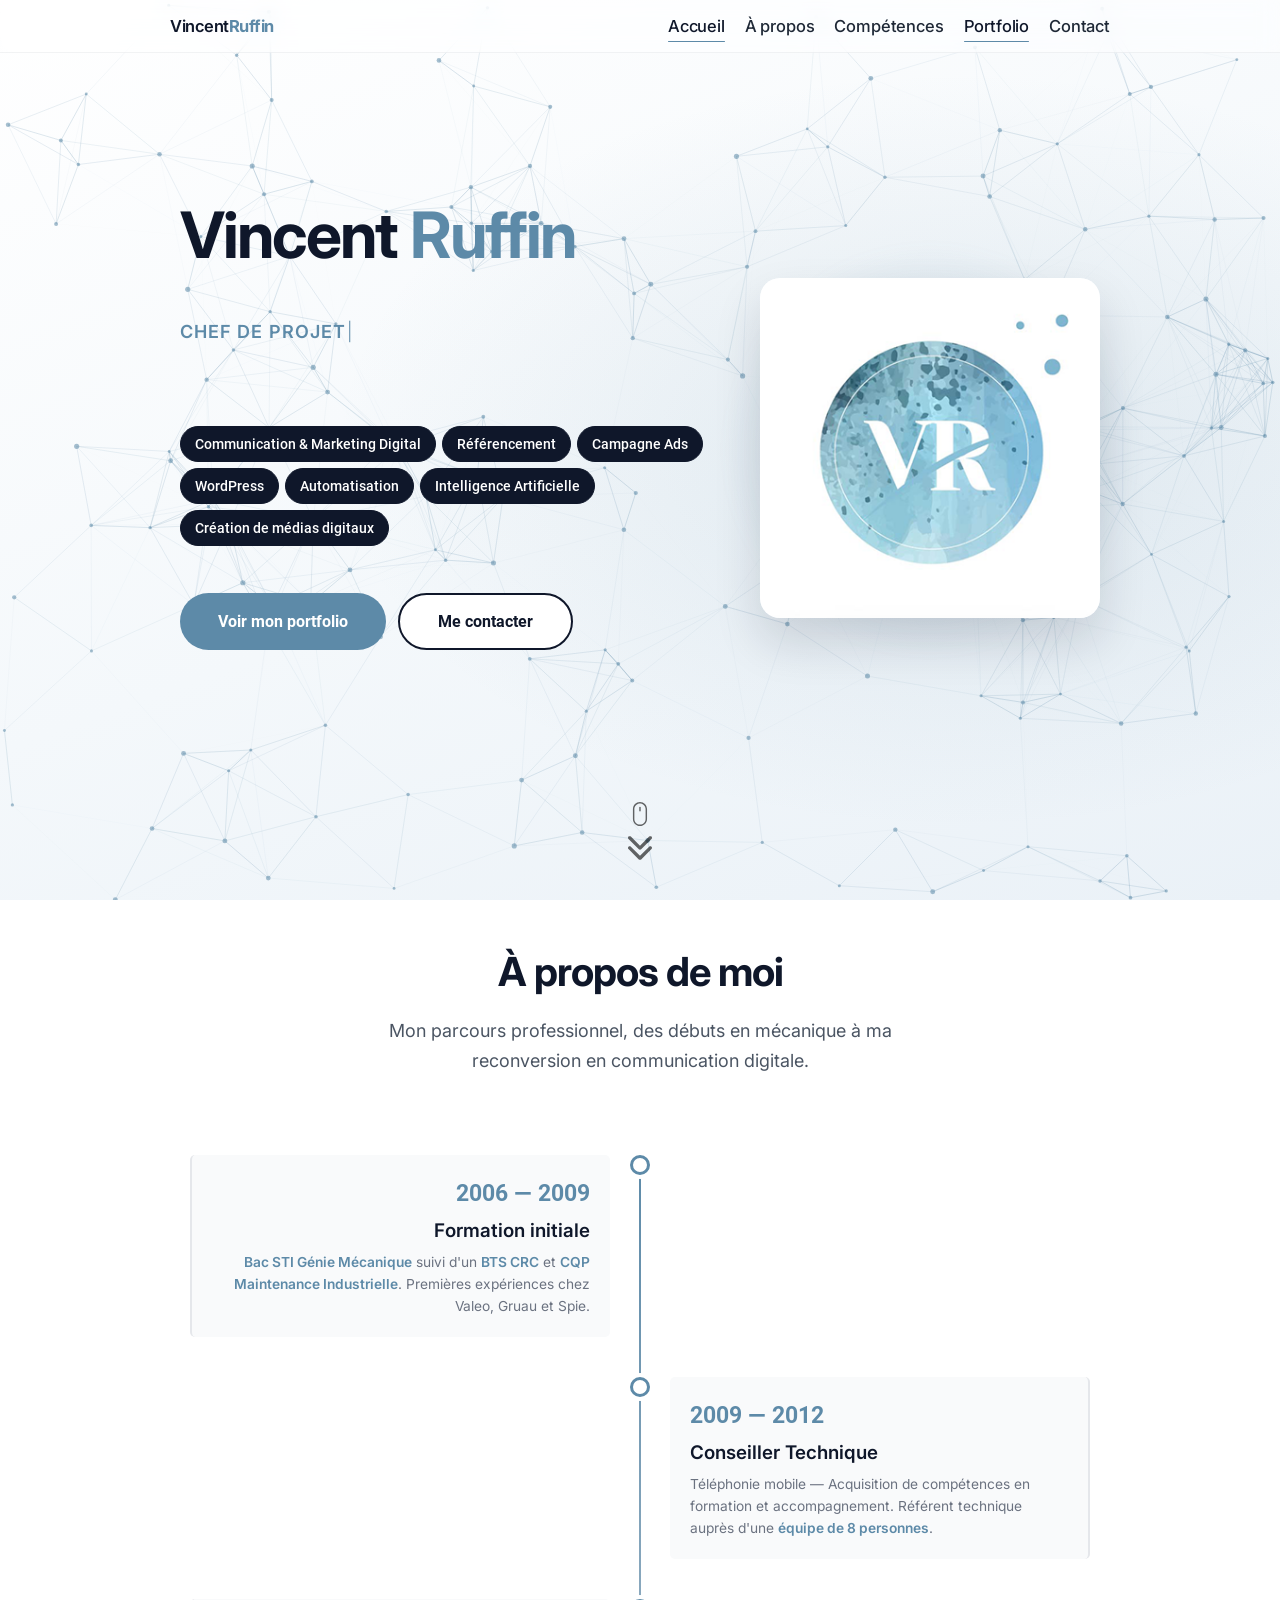
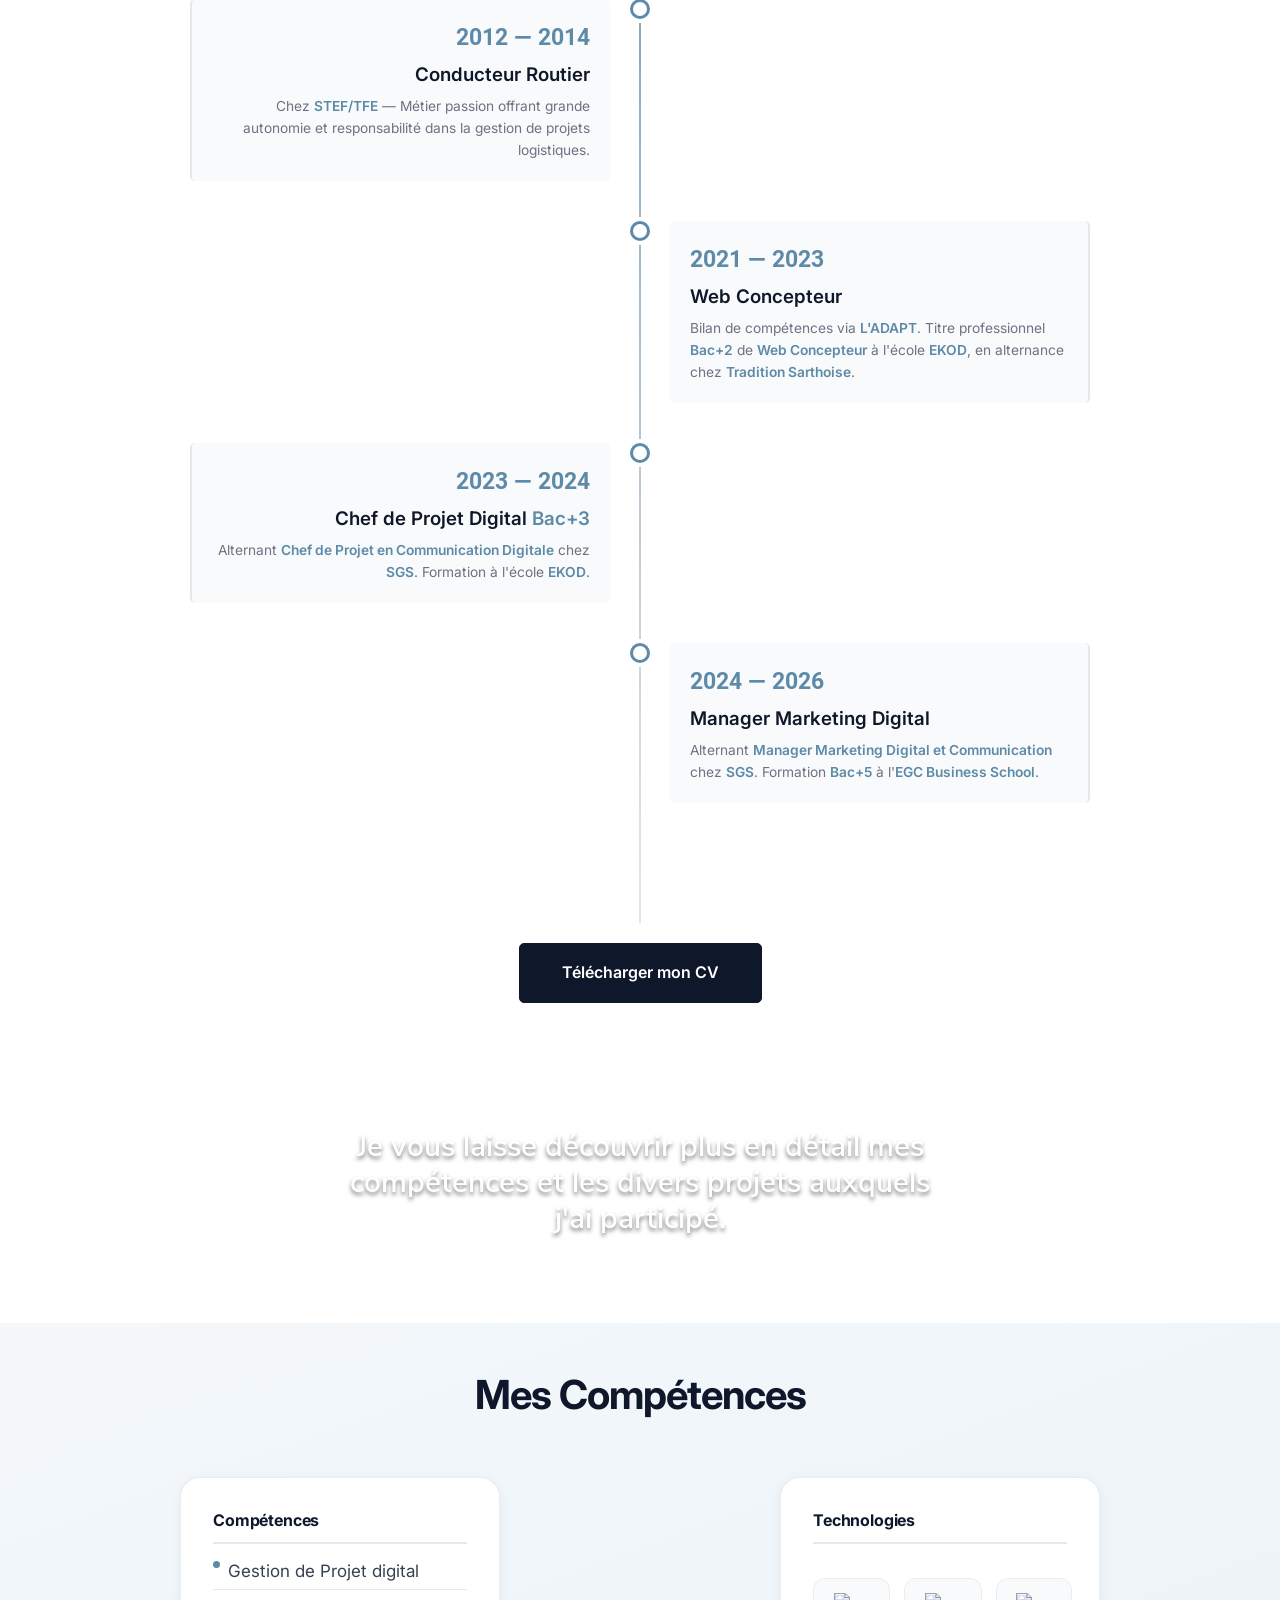
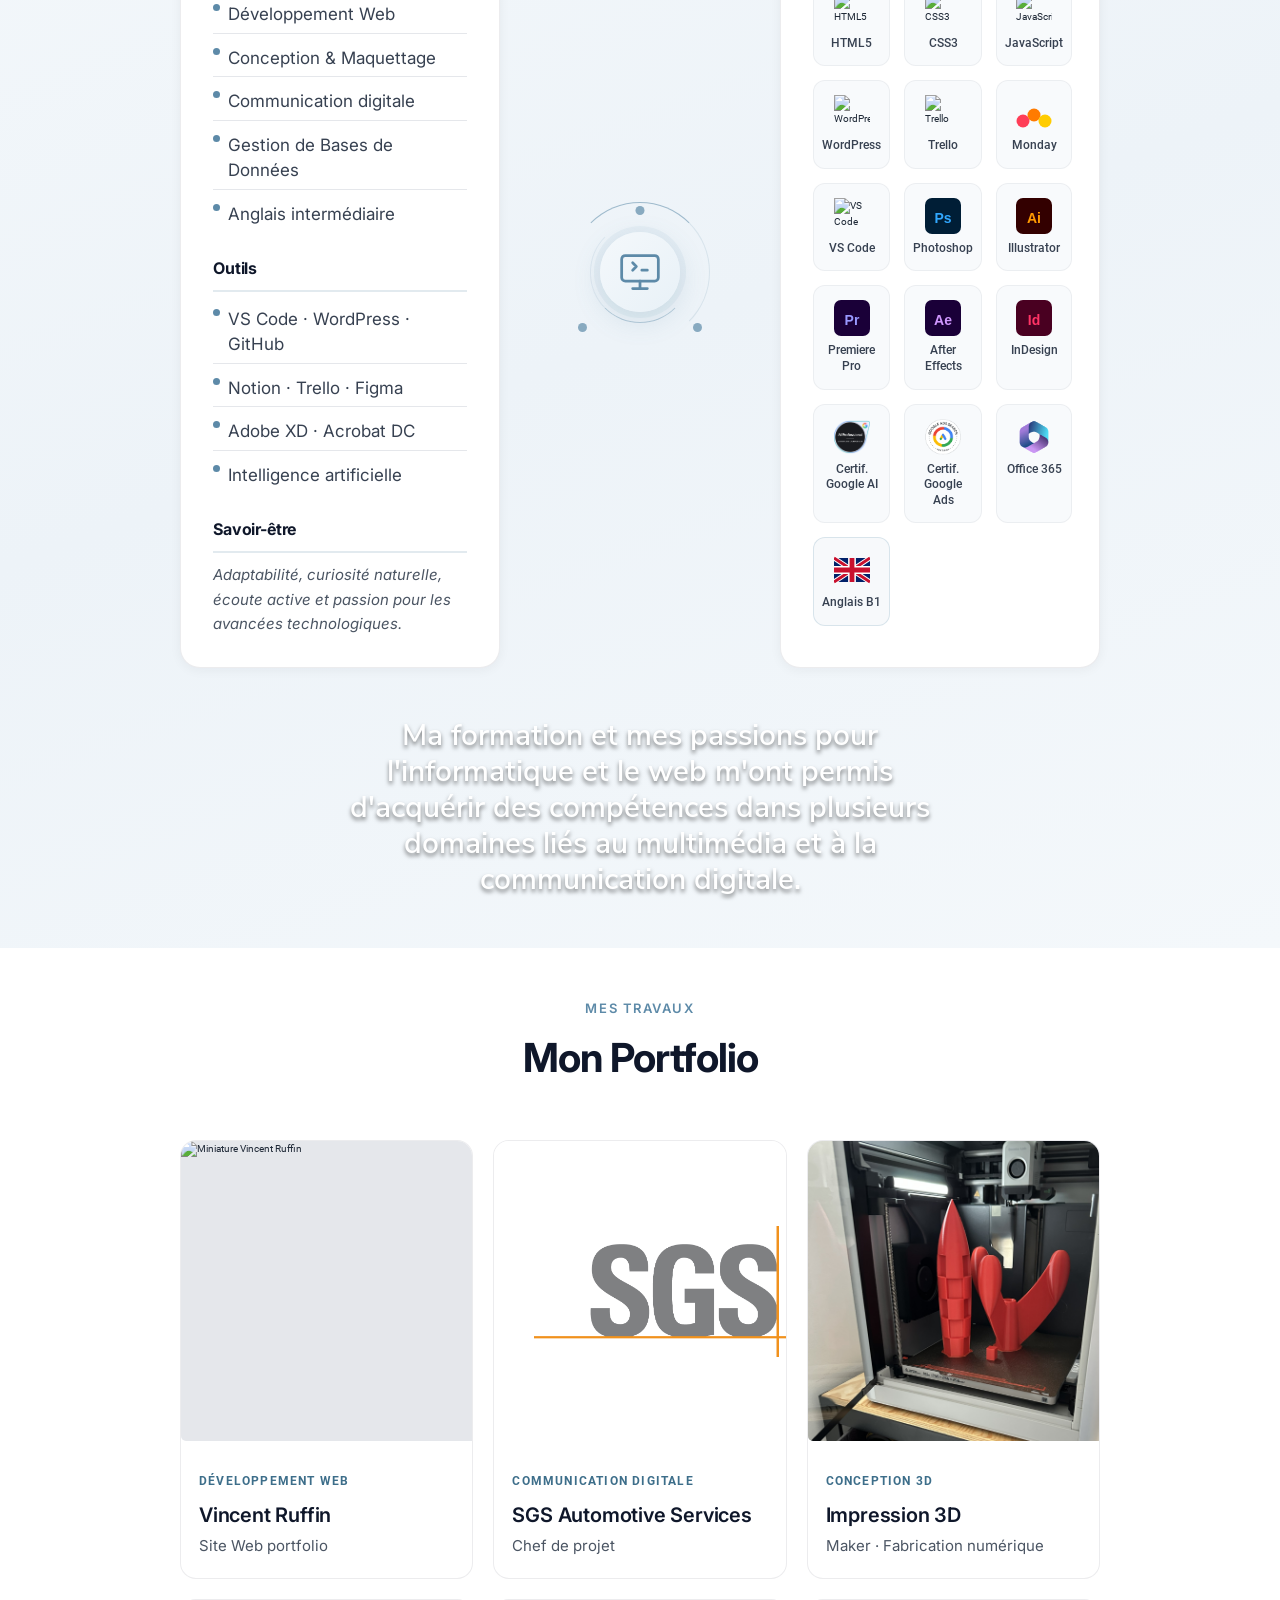
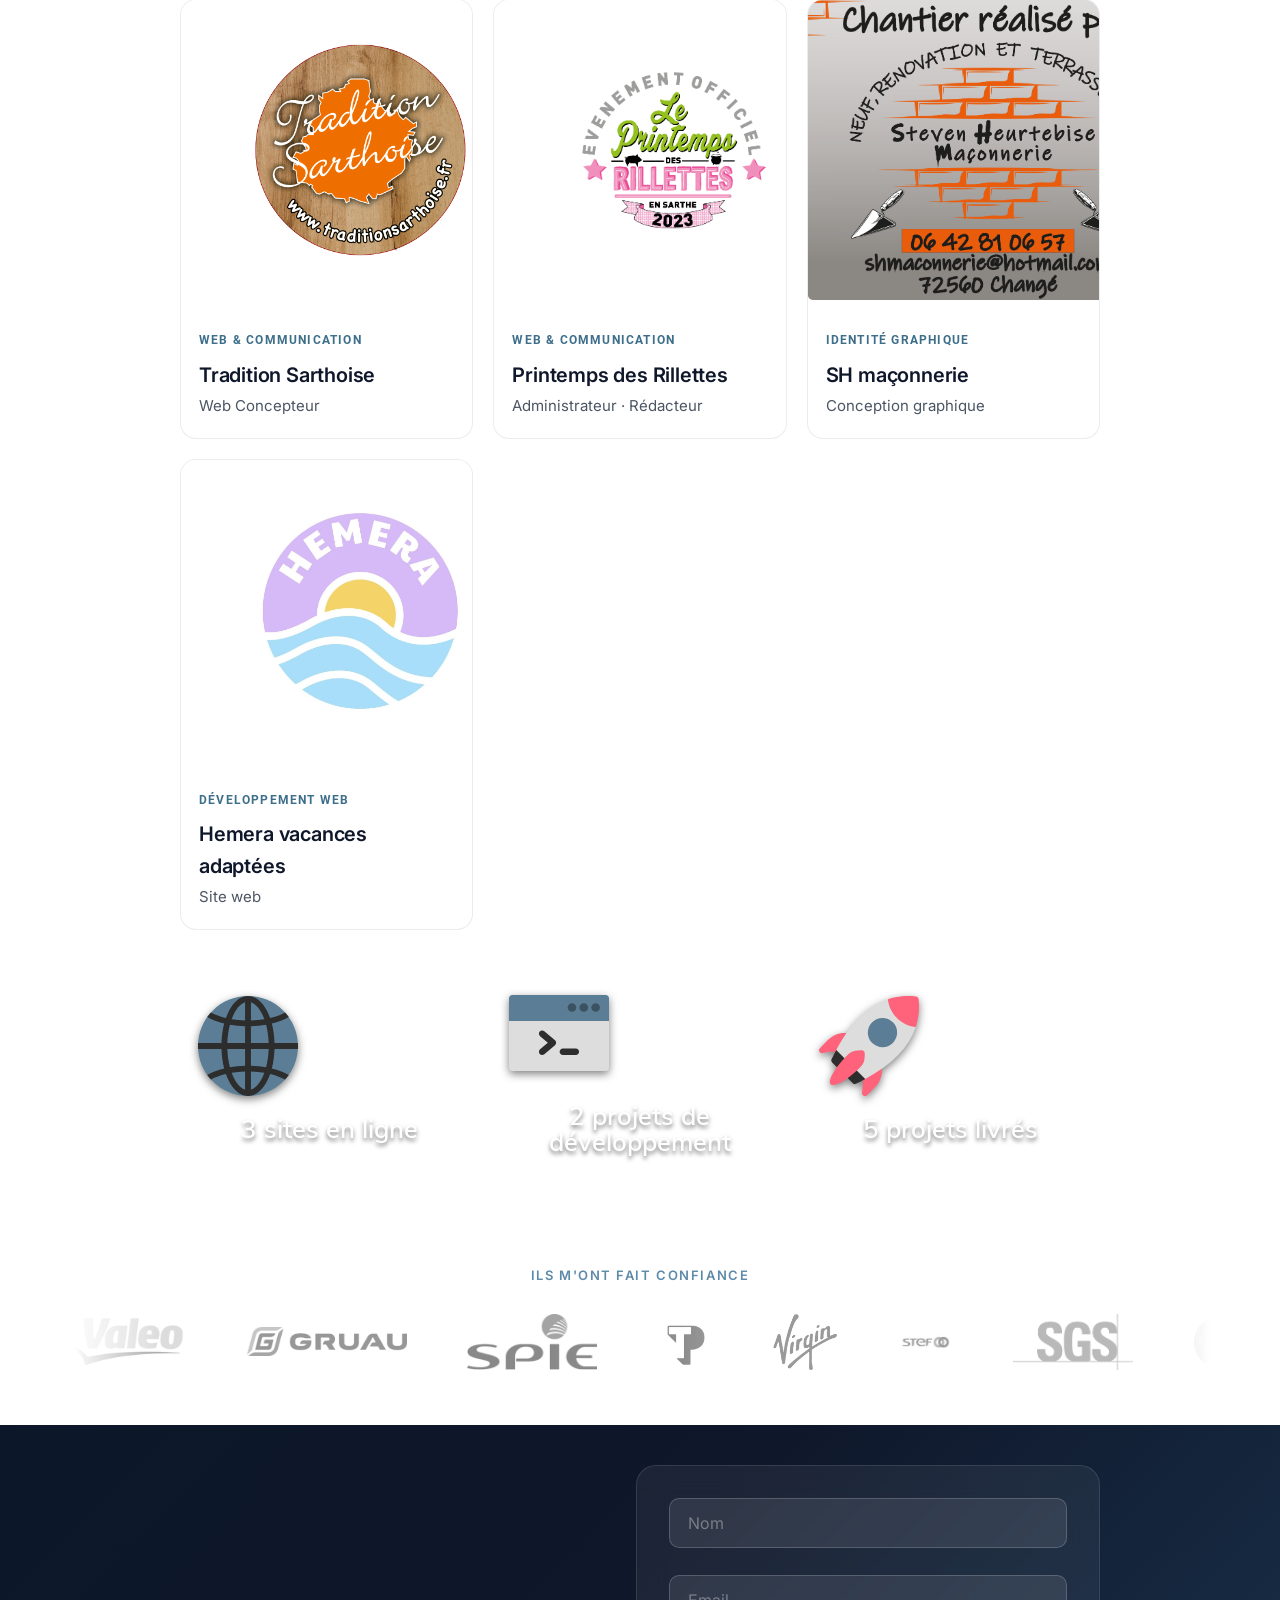
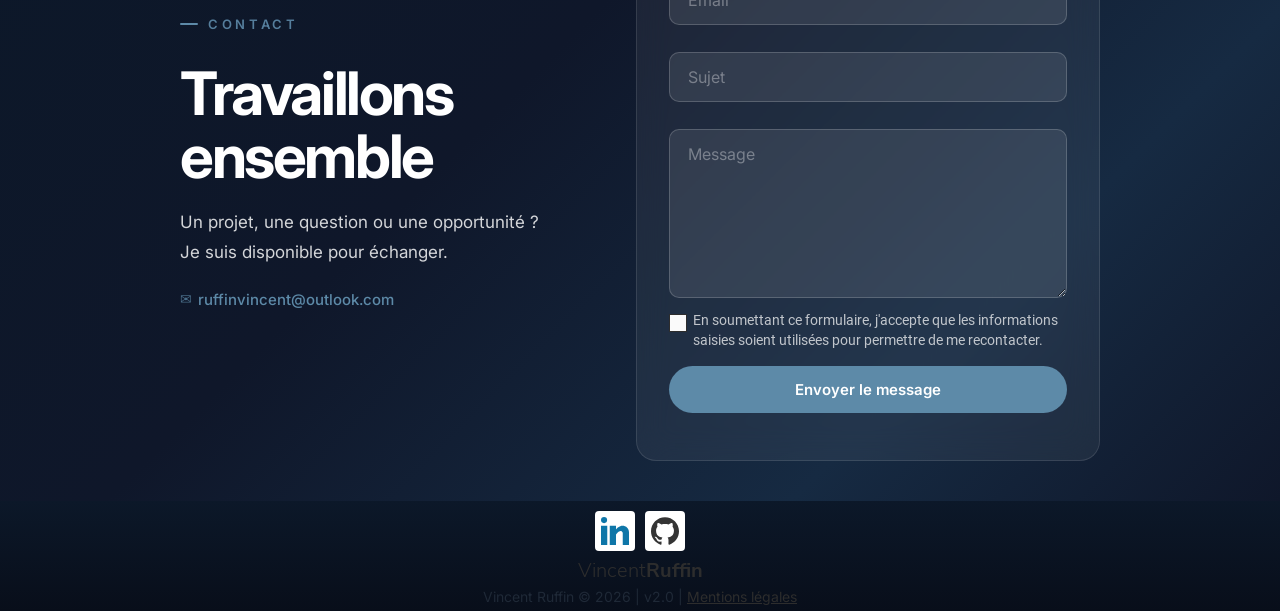
==== index.html @ f29fd6a3 "Portfolio : puces des tâches agrandies + correction Valeo/Teleperformance Agrandit la taille des puc" ====
<!DOCTYPE html>
<html lang="fr">
<head>
    <meta charset="UTF-8">
    <meta http-equiv="X-UA-Compatible" content="IE=edge">
    <meta name="viewport" content="width=device-width, initial-scale=1.0">
    <title>Vincent Ruffin | Chef de projet Communication Digitale</title>
    <meta name="author" content="Vincent Ruffin"/>
    <meta name="description" content="Portfolio de Vincent Ruffin, chef de projet en communication digitale — médias digitaux, marketing, Figma, WordPress."/>
    <meta name="keywords" content="Vincent Ruffin, chef de projet, communication digitale, portfolio, marketing digital, Figma, WordPress"/>
    <meta property="og:title" content="Vincent Ruffin | Portfolio"/>
    <meta property="og:description" content="Chef de projet en communication digitale — création de médias digitaux, marketing et développement web."/>
    <meta property="og:type" content="website"/>
    <meta property="og:url" content="https://vincent-ruffin.github.io"/>
    <meta property="og:image" content="https://vincent-ruffin.github.io/img/og-photo.jpg"/>
    <link rel="icon" type="image/png" href="favicon.png"/>
    <!-- Inter — police haute qualité (remplace Font Awesome 4.7) -->
    <link rel="preconnect" href="https://fonts.googleapis.com"/>
    <link rel="preconnect" href="https://fonts.gstatic.com" crossorigin/>
    <link href="https://fonts.googleapis.com/css2?family=Inter:wght@400;500;600;700&display=swap" rel="stylesheet"/>
    <link rel="stylesheet" href="style.css"/>
</head>
<body>
    <div class="load">
        <div>Vincent<span class="bold">Ruffin</span></div>
        <noscript>Ce site a besoin de JavaScript pour fonctionner</noscript>
        <img src="icons/loading.svg" alt="Chargement"/>
    </div>
    <div class="status">Le formulaire a bien été envoyé</div>
    <nav>
        <div>
            <div id="title">
                Vincent<span class="bold">Ruffin</span>
            </div>
            <div class="menu">
                <a href="javascript:void(0)" title="Afficher le menu" class="hamburger" onclick="toggleMenu()">
                    <svg width="22" height="15" viewBox="0 0 22 15" fill="none" aria-hidden="true">
                        <rect y="0" width="22" height="2" rx="1" fill="currentColor"/>
                        <rect y="6.5" width="22" height="2" rx="1" fill="currentColor"/>
                        <rect y="13" width="22" height="2" rx="1" fill="currentColor"/>
                    </svg>
                </a>
                <a href="javascript:void(0)" title="Fermer le menu" class="hamburger" onclick="toggleMenu()">
                    <svg width="18" height="18" viewBox="0 0 18 18" fill="none" aria-hidden="true">
                        <path d="M1 1L17 17M17 1L1 17" stroke="currentColor" stroke-width="2" stroke-linecap="round"/>
                    </svg>
                </a>
                <a href="#home" title="Accueil" id="homeB">Accueil</a>
                <a href="#about" title="À propos" id="aboutB">À propos</a>
                <a href="#skills" title="Compétences" id="skillsB">Compétences</a>
                <a href="#portfolio" title="Portfolio" id="portfolioB">Portfolio</a>
                <a href="#contact" title="Contact" id="contactB">Contact</a>
            </div>
        </div>
    </nav>
    <header id="home" class="run-animation">
        <canvas id="home-canvas" aria-hidden="true"></canvas>
        <div class="home-deco" aria-hidden="true">
            <!-- Géométrie minimaliste -->
            <svg class="deco-geo" viewBox="0 0 1440 700" fill="none" xmlns="http://www.w3.org/2000/svg" preserveAspectRatio="xMidYMid slice">
                <!-- Grand losange haut-droit -->
                <path d="M 1280 -130 L 1560 150 L 1280 430 L 1000 150 Z"
                      stroke="rgba(93,138,168,0.28)" stroke-width="1.5" fill="none"/>
                <!-- Losange intérieur -->
                <path d="M 1280 0 L 1470 190 L 1280 380 L 1090 190 Z"
                      stroke="rgba(93,138,168,0.13)" stroke-width="1" fill="none"/>
                <!-- Lignes horizontales gauche -->
                <line x1="0" y1="215" x2="520" y2="215" stroke="rgba(93,138,168,0.22)" stroke-width="1"/>
                <line x1="0" y1="410" x2="400" y2="410" stroke="rgba(93,138,168,0.14)" stroke-width="1"/>
                <!-- Ligne verticale fine -->
                <line x1="115" y1="0" x2="115" y2="700" stroke="rgba(93,138,168,0.12)" stroke-width="1"/>
                <!-- Crochet coin haut-droit -->
                <path d="M 1388 0 L 1440 0 L 1440 52" stroke="rgba(93,138,168,0.50)" stroke-width="2" fill="none"/>
                <!-- Crochet coin bas-gauche -->
                <path d="M 0 648 L 0 700 L 52 700" stroke="rgba(93,138,168,0.50)" stroke-width="2" fill="none"/>
                <!-- Points aux intersections -->
                <circle cx="0"   cy="215" r="3"   fill="rgba(93,138,168,0.45)"/>
                <circle cx="115" cy="215" r="2.2" fill="rgba(93,138,168,0.30)"/>
                <circle cx="0"   cy="410" r="3"   fill="rgba(93,138,168,0.45)"/>
                <circle cx="115" cy="410" r="2.2" fill="rgba(93,138,168,0.25)"/>
                <!-- Petit carré flottant bas -->
                <rect x="55" y="562" width="36" height="36" rx="4"
                      stroke="rgba(93,138,168,0.25)" stroke-width="1.2" fill="none"
                      transform="rotate(18 73 580)"/>
            </svg>
            <!-- Blobs de couleur -->
            <div class="deco-circle deco-1"></div>
            <div class="deco-circle deco-2"></div>
        </div>
        <div>
            <div class="homePres">

                <!-- Colonne gauche : texte -->
                <div class="hero-text">
                    <p class="name"><span class="hero-word">Vincent</span> <span class="hero-word hero-word-2"><span class="bold">Ruffin</span></span></p>
                    <p class="student"><span class="student-typed"></span><span class="student-cursor">|</span></p>
                    <div class="home-tags">
                        <span>Communication &amp; Marketing Digital</span>
                        <span>Référencement</span>
                        <span>Campagne Ads</span>
                        <span>WordPress</span>
                        <span>Automatisation</span>
                        <span>Intelligence Artificielle</span>
                        <span>Création de médias digitaux</span>
                    </div>
                    <div class="home-cta">
                        <a href="#portfolio" class="btn-primary">Voir mon portfolio</a>
                        <a href="#contact" class="btn-secondary">Me contacter</a>
                    </div>
                </div>

                <!-- Colonne droite : photo + blob -->
                <div class="hero-visual">
                    <img src="img/pp-flat.png" alt="Photo de profil Vincent Ruffin"/>
                </div>

            </div>
        </div>
        <a href="#about" title="Descendre" class="scrollDown">
            <img src="icons/clicker.svg" alt="Souris" class="mouse"/>
            <img src="icons/down.svg" alt="Descendre" class="down"/>
        </a>
    </header>
    <section id="about">
        <div>
            <h1>À propos de moi</h1>
            <p class="section-intro">Mon parcours professionnel, des débuts en mécanique à ma reconversion en communication digitale.</p>
            
            <div class="timeline">
                <div class="timeline-item">
                    <div class="timeline-dot"></div>
                    <div class="timeline-content left reveal-left">
                        <div class="timeline-year">2006 — 2009</div>
                        <h3>Formation initiale</h3>
                        <p><span class="accent">Bac STI Génie Mécanique</span> suivi d'un <span class="accent">BTS CRC</span> et <span class="accent">CQP Maintenance Industrielle</span>. Premières expériences chez Valeo, Gruau et Spie.</p>
                    </div>
                </div>

                <div class="timeline-item">
                    <div class="timeline-dot"></div>
                    <div class="timeline-content right reveal-right">
                        <div class="timeline-year">2009 — 2012</div>
                        <h3>Conseiller Technique</h3>
                        <p>Téléphonie mobile — Acquisition de compétences en formation et accompagnement. Référent technique auprès d'une <span class="accent">équipe de 8 personnes</span>.</p>
                    </div>
                </div>

                <div class="timeline-item">
                    <div class="timeline-dot"></div>
                    <div class="timeline-content left reveal-left">
                        <div class="timeline-year">2012 — 2014</div>
                        <h3>Conducteur Routier</h3>
                        <p>Chez <span class="accent">STEF/TFE</span> — Métier passion offrant grande autonomie et responsabilité dans la gestion de projets logistiques.</p>
                    </div>
                </div>

                <div class="timeline-item">
                    <div class="timeline-dot"></div>
                    <div class="timeline-content right reveal-right">
                        <div class="timeline-year">2021 — 2023</div>
                        <h3>Web Concepteur</h3>
                        <p>Bilan de compétences via <span class="accent">L'ADAPT</span>. Titre professionnel <span class="accent">Bac+2</span> de <span class="accent">Web Concepteur</span> à l'école <span class="accent">EKOD</span>, en alternance chez <span class="accent">Tradition Sarthoise</span>.</p>
                    </div>
                </div>

                <div class="timeline-item">
                    <div class="timeline-dot"></div>
                    <div class="timeline-content left reveal-left">
                        <div class="timeline-year">2023 — 2024</div>
                        <h3>Chef de Projet Digital <span class="accent">Bac+3</span></h3>
                        <p>Alternant <span class="accent">Chef de Projet en Communication Digitale</span> chez <span class="accent">SGS</span>. Formation à l'école <span class="accent">EKOD</span>.</p>
                    </div>
                </div>

                <div class="timeline-item">
                    <div class="timeline-dot"></div>
                    <div class="timeline-content right reveal-right">
                        <div class="timeline-year">2024 — 2026</div>
                        <h3>Manager Marketing Digital</h3>
                        <p>Alternant <span class="accent">Manager Marketing Digital et Communication</span> chez <span class="accent">SGS</span>. Formation <span class="accent">Bac+5</span> à l'<span class="accent">EGC Business School</span>.</p>
                    </div>
                </div>
            </div>

            <div class="timeline-cta">
                <a href="docs/CV_Vincent_RUFFIN.pdf" title="Télécharger mon CV" target="_blank" class="button">Télécharger mon CV</a>
            </div>
        </div>
        <div class="about-bg parallax">
            <div>
                <p>Je vous laisse découvrir plus en détail mes compétences et les divers projets auxquels j'ai participé.</p>
            </div>
        </div>
    </section>
    <section id="skills">
        <div>
            <h1>Mes Compétences</h1>

            <div class="skills-layout">

                <!-- Colonne gauche -->
                <div class="skills-card comp">
                    <div class="skills-card-block">
                        <h3 class="skills-card-title">Compétences</h3>
                        <ul class="skills-list">
                            <li>Gestion de Projet digital</li>
                            <li>Développement Web</li>
                            <li>Conception &amp; Maquettage</li>
                            <li>Communication digitale</li>
                            <li>Gestion de Bases de Données</li>
                            <li>Anglais intermédiaire</li>
                        </ul>
                    </div>
                    <div class="skills-card-block">
                        <h3 class="skills-card-title">Outils</h3>
                        <ul class="skills-list">
                            <li>VS Code · WordPress · GitHub</li>
                            <li>Notion · Trello · Figma</li>
                            <li>Adobe XD · Acrobat DC</li>
                            <li>Intelligence artificielle</li>
                        </ul>
                    </div>
                    <div class="skills-card-block">
                        <h3 class="skills-card-title">Savoir-être</h3>
                        <p class="skills-savoir-etre">Adaptabilité, curiosité naturelle, écoute active et passion pour les avancées technologiques.</p>
                    </div>
                </div>

                <!-- Centre : animation orbitale -->
                <div class="skills-center">
                    <div class="orb-wrap">
                        <div class="orb-ring orb-ring-1"></div>
                        <div class="orb-ring orb-ring-2"></div>
                        <div class="orb-core">
                            <svg width="44" height="44" viewBox="0 0 24 24" fill="none" aria-hidden="true">
                                <rect x="2" y="3" width="20" height="14" rx="2" stroke="#5D8AA8" stroke-width="1.5"/>
                                <path d="M8 21h8M12 17v4" stroke="#5D8AA8" stroke-width="1.5" stroke-linecap="round"/>
                                <path d="M8 7l2 2-2 2M13 11h3" stroke="#5D8AA8" stroke-width="1.5" stroke-linecap="round" stroke-linejoin="round"/>
                            </svg>
                        </div>
                        <div class="orb-dot orb-dot-1"></div>
                        <div class="orb-dot orb-dot-2"></div>
                        <div class="orb-dot orb-dot-3"></div>
                    </div>
                </div>

                <!-- Colonne droite : logos technologies -->
                <div class="skills-card tech">
                    <h3 class="skills-card-title">Technologies</h3>
                    <div class="tech-logos">
                        <div class="tech-logo-item">
                            <img src="https://cdn.jsdelivr.net/gh/devicons/devicon@v2.16.0/icons/html5/html5-original.svg" alt="HTML5" loading="lazy"/>
                            <span>HTML5</span>
                        </div>
                        <div class="tech-logo-item">
                            <img src="https://cdn.jsdelivr.net/gh/devicons/devicon@v2.16.0/icons/css3/css3-original.svg" alt="CSS3" loading="lazy"/>
                            <span>CSS3</span>
                        </div>
                        <div class="tech-logo-item">
                            <img src="https://cdn.jsdelivr.net/gh/devicons/devicon@v2.16.0/icons/javascript/javascript-original.svg" alt="JavaScript" loading="lazy"/>
                            <span>JavaScript</span>
                        </div>
                        <div class="tech-logo-item">
                            <img src="https://cdn.jsdelivr.net/gh/devicons/devicon@v2.16.0/icons/wordpress/wordpress-plain.svg" alt="WordPress" loading="lazy"/>
                            <span>WordPress</span>
                        </div>
                        <div class="tech-logo-item">
                            <img src="https://cdn.jsdelivr.net/gh/devicons/devicon@v2.16.0/icons/trello/trello-plain.svg" alt="Trello" loading="lazy"/>
                            <span>Trello</span>
                        </div>
                        <div class="tech-logo-item">
                            <svg xmlns="http://www.w3.org/2000/svg" viewBox="0 0 36 36" width="36" height="36" aria-label="Monday.com">
                                <circle cx="7"  cy="26" r="6.5" fill="#FF3D57"/>
                                <circle cx="18" cy="20" r="6.5" fill="#FF7B00"/>
                                <circle cx="29" cy="26" r="6.5" fill="#FFCC00"/>
                            </svg>
                            <span>Monday</span>
                        </div>
                        <div class="tech-logo-item">
                            <img src="https://cdn.jsdelivr.net/gh/devicons/devicon@v2.16.0/icons/vscode/vscode-original.svg" alt="VS Code" loading="lazy"/>
                            <span>VS Code</span>
                        </div>
                        <div class="tech-logo-item">
                            <svg xmlns="http://www.w3.org/2000/svg" viewBox="0 0 36 36" width="36" height="36" aria-label="Photoshop"><rect width="36" height="36" rx="7" fill="#001E36"/><text x="18" y="25" text-anchor="middle" fill="#31A8FF" font-family="sans-serif" font-weight="900" font-size="14">Ps</text></svg>
                            <span>Photoshop</span>
                        </div>
                        <div class="tech-logo-item">
                            <svg xmlns="http://www.w3.org/2000/svg" viewBox="0 0 36 36" width="36" height="36" aria-label="Illustrator"><rect width="36" height="36" rx="7" fill="#330000"/><text x="18" y="25" text-anchor="middle" fill="#FF9A00" font-family="sans-serif" font-weight="900" font-size="14">Ai</text></svg>
                            <span>Illustrator</span>
                        </div>
                        <div class="tech-logo-item">
                            <svg xmlns="http://www.w3.org/2000/svg" viewBox="0 0 36 36" width="36" height="36" aria-label="Premiere Pro"><rect width="36" height="36" rx="7" fill="#1A0038"/><text x="18" y="25" text-anchor="middle" fill="#9999FF" font-family="sans-serif" font-weight="900" font-size="14">Pr</text></svg>
                            <span>Premiere Pro</span>
                        </div>
                        <div class="tech-logo-item">
                            <svg xmlns="http://www.w3.org/2000/svg" viewBox="0 0 36 36" width="36" height="36" aria-label="After Effects"><rect width="36" height="36" rx="7" fill="#1A0038"/><text x="18" y="25" text-anchor="middle" fill="#CF96FD" font-family="sans-serif" font-weight="900" font-size="14">Ae</text></svg>
                            <span>After Effects</span>
                        </div>
                        <div class="tech-logo-item">
                            <svg xmlns="http://www.w3.org/2000/svg" viewBox="0 0 36 36" width="36" height="36" aria-label="InDesign"><rect width="36" height="36" rx="7" fill="#490021"/><text x="18" y="25" text-anchor="middle" fill="#FF3366" font-family="sans-serif" font-weight="900" font-size="14">Id</text></svg>
                            <span>InDesign</span>
                        </div>
                        <div class="tech-logo-item">
                            <img src="img/googleAI.png" alt="Google AI"/>
                            <span>Certif. Google AI</span>
                        </div>
                        <div class="tech-logo-item">
                            <img src="img/google ads.png" alt="Google Ads"/>
                            <span>Certif. Google Ads</span>
                        </div>
                        <div class="tech-logo-item">
                            <img src="img/office365.webp" alt="Office 365"/>
                            <span>Office 365</span>
                        </div>
                        <div class="tech-logo-item lang-badge">
                            <svg width="36" height="36" viewBox="0 0 60 40" xmlns="http://www.w3.org/2000/svg" aria-label="Drapeau Royaume-Uni">
                                <rect width="60" height="40" fill="#012169"/>
                                <path d="M0,0 L60,40 M60,0 L0,40" stroke="#fff" stroke-width="8"/>
                                <path d="M0,0 L60,40 M60,0 L0,40" stroke="#C8102E" stroke-width="5"/>
                                <path d="M30,0 V40 M0,20 H60" stroke="#fff" stroke-width="13"/>
                                <path d="M30,0 V40 M0,20 H60" stroke="#C8102E" stroke-width="8"/>
                            </svg>
                            <span>Anglais B1</span>
                        </div>
                    </div>
                </div>

            </div>
        </div>
        <div class="skills-bg parallax">
            <div>
                <p>Ma formation et mes passions pour l'informatique et le web m'ont permis d'acquérir des compétences dans plusieurs domaines liés au multimédia et à la communication digitale.</p>
            </div>
        </div>
    </section>
    <section id="portfolio">
        <div>
            <span class="section-label">Mes travaux</span>
            <h1>Mon Portfolio</h1>
            <div class="port">
                    <a href="#Vr" title="Vincent Ruffin" class="project">
                        <div class="portImg">
                            <img src="portfolio/Vr/site.png" alt="Miniature Vincent Ruffin"/>
                            <div class="project-overlay">
                                <span class="project-arrow">↗</span>
                            </div>
                        </div>
                        <div class="project-info">
                            <span class="project-cat">Développement Web</span>
                            <h2>Vincent Ruffin</h2>
                            <p>Site Web portfolio</p>
                        </div>
                    </a>
                    <a href="#SGS" title="SGS Automotive" class="project">
                        <div class="portImg portImg-contain">
                            <img src="portfolio/SGS/SGS_LOGO.png" alt="Miniature SGS"/>
                            <div class="project-overlay">
                                <span class="project-arrow">↗</span>
                            </div>
                        </div>
                        <div class="project-info">
                            <span class="project-cat">Communication Digitale</span>
                            <h2>SGS Automotive Services</h2>
                            <p>Chef de projet</p>
                        </div>
                    </a>
                    <a href="#Maker" title="Impression 3D" class="project">
                        <div class="portImg">
                            <img src="img/bambulab.jpg" alt="Miniature impression 3D"/>
                            <div class="project-overlay">
                                <span class="project-arrow">↗</span>
                            </div>
                        </div>
                        <div class="project-info">
                            <span class="project-cat">Conception 3D</span>
                            <h2>Impression 3D</h2>
                            <p>Maker · Fabrication numérique</p>
                        </div>
                    </a>
                    <a href="#TraditionSarthoise" title="Tradition Sarthoise" class="project">
                        <div class="portImg portImg-contain">
                            <img src="portfolio/TraditionSarthoise/logo_tradition_sarthoise.png" alt="Logo Tradition Sarthoise"/>
                            <div class="project-overlay">
                                <span class="project-arrow">↗</span>
                            </div>
                        </div>
                        <div class="project-info">
                            <span class="project-cat">Web &amp; Communication</span>
                            <h2>Tradition Sarthoise</h2>
                            <p>Web Concepteur</p>
                        </div>
                    </a>
                    <a href="#PrintempsdesRillettes" title="Printemps des Rillettes" class="project">
                        <div class="portImg portImg-contain">
                            <img src="portfolio/PrintempsdesRillettes/Logo_PrintempsdesRillettes.png" alt="Logo Printemps des Rillettes"/>
                            <div class="project-overlay">
                                <span class="project-arrow">↗</span>
                            </div>
                        </div>
                        <div class="project-info">
                            <span class="project-cat">Web &amp; Communication</span>
                            <h2>Printemps des Rillettes</h2>
                            <p>Administrateur · Rédacteur</p>
                        </div>
                    </a>
                    <a href="#SHmaconnerie" title="SH maçonnerie" class="project">
                        <div class="portImg">
                            <img src="portfolio/SHmaconnerie/Logo.png" alt="Miniature SH maçonnerie"/>
                            <div class="project-overlay">
                                <span class="project-arrow">↗</span>
                            </div>
                        </div>
                        <div class="project-info">
                            <span class="project-cat">Identité Graphique</span>
                            <h2>SH maçonnerie</h2>
                            <p>Conception graphique</p>
                        </div>
                    </a>
                    <a href="#Hemera" title="Hemera vacances adaptées" class="project">
                        <div class="portImg portImg-contain">
                            <img src="img/hemera.jpg" alt="Miniature Hemera vacances adaptées"/>
                            <div class="project-overlay">
                                <span class="project-arrow">↗</span>
                            </div>
                        </div>
                        <div class="project-info">
                            <span class="project-cat">Développement Web</span>
                            <h2>Hemera vacances adaptées</h2>
                            <p>Site web</p>
                        </div>
                    </a>
            </div>
        </div>
        <div class="port-bg parallax">
            <div>
                <div>
                    <img src="img/web.svg" alt="Sites Web"/>
                    <p><span class="number">3</span> sites en ligne</p>
                </div>
                <div>
                    <img src="img/programming.svg" alt="Projets de programmation"/>
                    <p><span class="number">2</span> projets de développement</p>
                </div>
                <div>
                    <img src="img/project.svg" alt="Projets"/>
                    <p><span class="number">5</span> projets livrés</p>
                </div>
            </div>
        </div>
    </section>
    <section id="trust">
        <div>
            <span class="section-label trust-label">Ils m'ont fait confiance</span>
            <div class="trust-track-wrap">
                <div class="trust-track">
                    <!-- Liste 1 : logos "réels" (lus par les lecteurs d'écran).
                         Pour ajouter un logo, ajoute un bloc .trust-logo ici, PUIS
                         un bloc identique (aria-hidden="true") dans la copie
                         ci-dessous — elle ne sert qu'à boucler visuellement le
                         défilement sans coupure, quelle que soit la largeur d'écran. -->
                    <div class="trust-logo">
                        <img src="img/logo_valeo.png" alt="Valeo"/>
                    </div>
                    <div class="trust-logo">
                        <img src="img/logo_gruau.png" alt="Gruau"/>
                    </div>
                    <div class="trust-logo">
                        <img src="img/logo_spie.png" alt="Spie"/>
                    </div>
                    <div class="trust-logo">
                        <img src="img/logo_téléperformance.png" alt="Teleperformance"/>
                    </div>
                    <div class="trust-logo">
                        <img src="img/logo_virgin.png" alt="Virgin"/>
                    </div>
                    <div class="trust-logo">
                        <img src="img/logo_stef.png" alt="STEF"/>
                    </div>
                    <div class="trust-logo">
                        <img src="portfolio/SGS/SGS_LOGO.png" alt="SGS Automotive Services"/>
                    </div>
                    <div class="trust-logo">
                        <img src="img/logo_tradition_sarthoise.png" alt="Tradition Sarthoise"/>
                    </div>
                    <div class="trust-logo">
                        <img src="img/Logo_PrintempsdesRillettes_.png" alt="Le Printemps des Rillettes"/>
                    </div>
                    <!-- Copie (masquée aux lecteurs d'écran) pour la boucle infinie -->
                    <div class="trust-logo" aria-hidden="true">
                        <img src="img/logo_valeo.png" alt="" loading="lazy"/>
                    </div>
                    <div class="trust-logo" aria-hidden="true">
                        <img src="img/logo_gruau.png" alt="" loading="lazy"/>
                    </div>
                    <div class="trust-logo" aria-hidden="true">
                        <img src="img/logo_spie.png" alt="" loading="lazy"/>
                    </div>
                    <div class="trust-logo" aria-hidden="true">
                        <img src="img/logo_téléperformance.png" alt="" loading="lazy"/>
                    </div>
                    <div class="trust-logo" aria-hidden="true">
                        <img src="img/logo_virgin.png" alt="" loading="lazy"/>
                    </div>
                    <div class="trust-logo" aria-hidden="true">
                        <img src="img/logo_stef.png" alt="" loading="lazy"/>
                    </div>
                    <div class="trust-logo" aria-hidden="true">
                        <img src="portfolio/SGS/SGS_LOGO.png" alt="" loading="lazy"/>
                    </div>
                    <div class="trust-logo" aria-hidden="true">
                        <img src="img/logo_tradition_sarthoise.png" alt="" loading="lazy"/>
                    </div>
                    <div class="trust-logo" aria-hidden="true">
                        <img src="img/Logo_PrintempsdesRillettes_.png" alt="" loading="lazy"/>
                    </div>
                </div>
            </div>
        </div>
    </section>
    <section id="contact">
        <div>
            <div class="contact-grid">
                <!-- Colonne gauche : infos -->
                <div class="contact-info">
                    <span class="section-label">Contact</span>
                    <h1>Travaillons<br>ensemble</h1>
                    <p class="contact-desc">Un projet, une question ou une opportunité ? Je suis disponible pour échanger.</p>
                    <a href="mailto:ruffinvincent@outlook.com" title="Envoyez moi un mail" class="contact-email">ruffinvincent@outlook.com</a>
                </div>
                <!-- Colonne droite : formulaire -->
                <form class="contactForm">
                    <div class="inputContainer">
                        <input type="text" name="name" id="name" placeholder="Nom" required/>
                    </div>
                    <div class="inputContainer">
                        <input type="email" name="email" id="email" placeholder="Email" required/>
                    </div>
                    <div class="inputContainer">
                        <input type="text" name="subject" id="subject" placeholder="Sujet" required/>
                    </div>
                    <textarea name="message" id="message" placeholder="Message" required></textarea>
                    <div class="inputContainer rgpd-row">
                        <input type="checkbox" name="checkRGPD" id="checkRGPD" required/>
                        <label for="checkRGPD">En soumettant ce formulaire, j'accepte que les informations saisies soient utilisées pour permettre de me recontacter.</label>
                    </div>
                    <input type="submit" value="Envoyer le message">
                </form>
            </div>
        </div>
    </section>
    <footer>
        <div class="socialbar">
            <div class="social">
                <a href="https://www.linkedin.com/in/vincent-ruffin-dev/" title="LinkedIn" class="linkedin" target="_blank"><img src="icons/linkedin.svg" alt="LinkedIn"/></a>
                <a href="https://github.com/vincent-ruffin" title="Github" class="github" target="_blank"><img src="icons/github.svg" alt="Github"/></a>
            </div>
            <div>Vincent<span class="bold">Ruffin</span></div>
        </div>
        <p>
            Vincent Ruffin © 2026 | v2.0 | <a href="#mentions" title="Mentions légales" class="ment">Mentions légales</a>
        </p>
    </footer>
    <div class="toTop">
        <!--bloc portfolio-->
        <a href="#home" title="Retourner en haut"><img src="icons/up-arrow.svg" alt="/\"/></a>
    </div>
    <div class="overlayBg"></div>
    <section class="overlay" id="Vr">
        <div>
            <a href="#Vr" title="Fermer" class="close"><img src="icons/close.svg" alt="Fermer"/></a>
            <a href="#SGS" title="Suivant" class="next"><img src="icons/next.svg" alt="Suivant"/></a>
            <h1>Vincent Ruffin</h1>
            <img src="portfolio/Vr/site.png" alt="Vincent Ruffin" class="overlayImg"/>
            <h2>Développement Web</h2>
            <h3>2022 | Dernière mise à jour en avril 2024</h3>
            <p>Développement de mon <a href="https://vincent-ruffin.github.io" title="Portfolio">Portfolio</a> pour me présenter et vous faire découvrir mon parcours et mes projets.</p>
            <div class="flex">
                <ul>
                    <li>Développement HTML et CSS</li>
                    <li>Dynamisme du site en JavaScript et jQuery</li>
                    <li>Envoi des formulaires avec <a href="https://formspree.io/" title="Formspree.io" target="_blank">formspree.io</a> et AJAX</li>
                    <li>Référencement naturel SEO</li>
                    <li>Site Responsive</li>
                </ul>
                <ul class="techList">
                    <li>HTML</li>
                    <li>CSS</li>
                    <li>JavaScript</li>
                    <li>AJAX</li>
                    <li>jQuery</li>
                </ul>
            </div>
            <a href="https://vincent-ruffin.github.io/portfolio_2/" title="Visiter le site" class="button">Visiter le site</a>
            <!--maj du portfolio à update-->
        </div>
    </section>
    <section class="overlay" id="SGS">
        <div>
            <a href="#SGS" title="Fermer" class="close"><img src="icons/close.svg" alt="Fermer"/></a>
            <a href="#Vr" title="Précédent" class="prec"><img src="icons/prec.svg" alt="Précédent"/></a>
            <a href="#Maker" title="Suivant" class="next"><img src="icons/next.svg" alt="Suivant"/></a>
            <h1>SGS Automotive</h1>
            <img src="portfolio/SGS/sgsautomotive.jpeg" alt="sgsautomotive" class="overlayImg"/>
            <h2>Chef de projet</h2>
            <h3>Depuis septembre 2023</h3>
            <p> Dans le cadre de mon alternance comme chef de projet en communication digitale, j'ai développé la chaîne YouTube <a href="https://www.youtube.com/@LecontroletechniquebySGS" title="Le contrôle technique by SGS" target="_blank">Le contrôle technique by SGS</a>. Cette chaîne a pour but de fournir des explications simples et ludiques sur le contrôle technique auto et moto afin d'expliquer aux clients comment vérifier leurs véhicules afin de garantir leur sécurité et d'éviter la contre-visite.</p>
            <div class="flex">
                <ul>
                    <li>Recueil des besoins</li>
                    <li>Rédaction de scripts</li>
                    <li>Création de miniatures</li>
                    <li>Validation de story-board</li>
                    <li>Création de plusieurs motions design en collaboration avec un sous-traitant</li>
                    <li>Rédaction des descriptions vidéos</li>
                    <li>Analyse de l'impact sur la prise de rendez-vous en ligne</li>
                </ul>
                <ul class="techList">
                    <li>Premiere Pro</li>
                    <li>After Effects</li>
                    <li>Illustrator</li>
                    <li>Photoshop</li>
                    <li>Microsoft Copilot</li>
                </ul>
            </div>
        </div>
    </section>
    <section class="overlay" id="Maker">
        <div>
            <a href="#Maker" title="Fermer" class="close"><img src="icons/close.svg" alt="Fermer"/></a>
            <a href="#SGS" title="Précédent" class="prec"><img src="icons/prec.svg" alt="Précédent"/></a>
            <a href="#TraditionSarthoise" title="Suivant" class="next"><img src="icons/next.svg" alt="Suivant"/></a>
            <h1>Maker</h1>
            <img src="img/bambulab.jpg" alt="imprimante 3D" class="overlayImg"/>
            <h2>Impression 3D</h2>
            <h3>2022</h3>
            <p>Impression 3D et gravure laser 2D via conception personnelle ou via des sites ressources comme <a href="https://www.thingiverse.com/" title="thingiverse" target="_blank">https://www.thingiverse.com/</a>, apprentissage autodidacte.</p>
            <div class="flex">
                <ul>
                    <li>Impression 3D via Alfawise U20 principalement avec filament PLA (ou PLA chargé)</li>
                    <li>Gravure laser via Cubiio (laser LED)</li>
                    <li>Conception de pièce 3D avec le logiciel Fusion 360</li>
                    <li>Conception de fichier G-code pour gravure CN ou laser via le logiciel Inkscape</li>
                    <li>Optimisation de l'imprimante avec un pont de diode afin de lisser le courant d'entrée des moteurs d'avance</li>
                    <li>J'ai pour projet de terminer la programmation d'un Raspberry Pi, afin de commander l'imprimante à distance</li>
                </ul>
                <ul class="techList">
                    <li>Ultimaker Cura</li>
                    <li>Inkscape</li>
                    <li>Fusion 360</li>
                    <li>Introduction à Blender</li>
                </ul>
                </div>
                <a href="https://www.thingiverse.com/" title="Visiter le site" target="_blank" class="button">Visiter le site</a>
        </div>
    </section>
    <section class="overlay" id="TraditionSarthoise">
        <div>
            <a href="#TraditionSarthoise" title="Fermer" class="close"><img src="icons/close.svg" alt="Fermer"/></a>
            <a href="#Maker" title="Précédent" class="prec"><img src="icons/prec.svg" alt="Précédent"/></a>
            <a href="#PrintempsdesRillettes" title="Suivant" class="next"><img src="icons/next.svg" alt="Suivant"/></a>
            <h1>Tradition Sarthoise</h1>              
            <img src="portfolio/TraditionSarthoise/photo_equipe_tradition_sarthoise.jpg" alt="Logo" class="overlayImg"/>
            <h2>Web concepteur</h2>
            <h3>2021-2023</h3>
            <p>Dans le cadre de ma formation Web concepteur, j'ai animé les différents réseaux de l'entreprise <a href="https://www.facebook.com/traditionsarthoise/" title="Tradition Sarthoise" target="_blank">Tradition Sarthoise</a>. J'ai également géré l'ensemble
            de la communication sur les canaux numériques.<br/> J'ai assuré l'actualisation de toutes les informations du site internet (prix, informations...) et l'optimisation SEO avec un gain de plus de 600 abonnés.</p>
           <div class="flex">
                <ul>
                    <li>Recueil des besoins</li>
                    <li>Création d'une charte graphique</li>
                    <li>Création de maquette</li>
                    <li>Validation finale</li>
                    <li>Création de plusieurs fichiers sous différents formats (web, impression...)</li>
                    <li>Explication et vulgarisation auprès du client</li>
                    <li>Conception et commande des différents supports de communication (Vêtements, pancartes, cartes de visite...)</li>
                </ul>

                <ul class="techList">
                    <li>Photoshop</li>
                    <li>Illustrator</li>
                    <li>After Effects</li>
                    <li>Premiere Pro</li>
                    <li>Pack Office</li>
                    <li>CMS Kocka</li>
                    <li>Facebook business suite</li>
                </ul>
            </div>
        </div>
    </section>
    <section class="overlay" id="PrintempsdesRillettes">
        <div>
            <a href="#PrintempsdesRillettes" title="Fermer" class="close"><img src="icons/close.svg" alt="Fermer"/></a>
            <a href="#TraditionSarthoise" title="Précédent" class="prec"><img src="icons/prec.svg" alt="Précédent"/></a>
            <a href="#SHmaconnerie" title="Suivant" class="next"><img src="icons/next.svg" alt="Suivant"/></a>
            <h1>Printemps des Rillettes</h1>              
            <img src="portfolio/PrintempsdesRillettes/affiche_PrintempsdesRillettes.png" alt="Logo" class="overlayImg"/>
            <h2>Administrateur - Rédacteur</h2>
            <h3>2021 - 2023</h3>
            <p> Administrateur et rédacteur pour le site internet du <a href="https://www.facebook.com/PrintempsRillettes/?locale=fr_FR" title="Printemps des Rillettes"
                target="_blank">Printemps des Rillettes</a> et de ses différents réseaux sociaux. Réalisé en collaboration avec l'agence Artéo Digital</p>
           <div class="flex">
                <ul>
                    <li>Recueil des besoins</li>
                    <li>Création d'une charte graphique</li>
                    <li>Création de maquette</li>
                    <li>Validation finale</li>
                    <li>Création de plusieurs fichiers sous différents formats (web, impression...)</li>
                    <li>Explication et vulgarisation auprès du client</li>
                    <li>Conception et commande des différents supports de communication (Vêtements, pancartes, cartes de visite...)</li>
                </ul>

                <ul class="techList">
                    <li>Photoshop</li>
                    <li>Illustrator</li>
                    <li>Canva</li>
                    <li>WordPress/Divi</li>
                </ul>
            </div>
        </div>
    </section>
    <section class="overlay" id="SHmaconnerie">
        <div>
            <a href="#SHmaconnerie" title="Fermer" class="close"><img src="icons/close.svg" alt="Fermer"/></a>
            <a href="#PrintempsdesRillettes" title="Précédent" class="prec"><img src="icons/prec.svg" alt="Précédent"/></a>
            <a href="#Hemera" title="Suivant" class="next"><img src="icons/next.svg" alt="Suivant"/></a>
            <h1>SH maçonnerie</h1>
            <img src="portfolio/SHmaconnerie/Logo.png" alt="Logo" class="overlayImg"/>
            <h2>Conception graphique</h2>
            <h3>2021</h3>
            <p>Création d'une identité graphique pour l'entreprise <a href="https://www.facebook.com/profile.php?id=100084105875562" title="SH maçonnerie" target="_blank">Steven Heurtebise Maçonnerie</a>.</p>
           <div class="flex">
                <ul>
                    <li>Recueil des besoins</li>
                    <li>Création d'une charte graphique</li>
                    <li>Création de maquette</li>
                    <li>Validation finale</li>
                    <li>Création de plusieurs fichiers sous différents formats (web, impression...)</li>
                    <li>Explication et vulgarisation auprès du client</li>
                    <li>Conception et commande des différents supports de communication (Vêtements, pancartes, cartes de visite...)</li>
                </ul>
                <ul class="techList">
                    <li>Photoshop</li>
                    <li>Illustrator</li>
                    <li>Vistacreate</li>
                </ul>
            </div>
        </div>
    </section>
    <section class="overlay" id="Hemera">
        <div>
            <a href="#Hemera" title="Fermer" class="close"><img src="icons/close.svg" alt="Fermer"/></a>
            <a href="#SHmaconnerie" title="Précédent" class="prec"><img src="icons/prec.svg" alt="Précédent"/></a>
            <h1>Hemera vacances adaptées</h1>
            <img src="img/hemera.jpg" alt="Hemera vacances adaptées" class="overlayImg"/>
            <h2>Développement Web</h2>
            <h3>2026</h3>
            <p>Conception et développement du site vitrine d'<a href="https://vincent-ruffin.github.io/site-Hemera-vacances/" title="Hemera" target="_blank">Hemera</a>, agence nantaise de séjours de vacances adaptées fondée par Léa Boissou. Le site présente l'agence, ses séjours, ses accompagnements et les aides disponibles, avec une attention particulière portée à l'accessibilité.</p>
           <div class="flex">
                <ul>
                    <li>Conception UX/UI et arborescence du site</li>
                    <li>Développement front-end avec Astro et Tailwind CSS</li>
                    <li>Mise en place d'un système de contenu pour les séjours</li>
                    <li>Développement d'un widget d'accessibilité</li>
                    <li>Rédaction des pages légales (mentions légales, CGV, confidentialité)</li>
                    <li>Déploiement sur GitHub Pages</li>
                    <li>Développement assisté par IA (vibe coding)</li>
                </ul>
                <ul class="techList">
                    <li>Astro</li>
                    <li>TypeScript</li>
                    <li>Tailwind CSS</li>
                    <li>GitHub Pages</li>
                    <li>IA générative</li>
                </ul>
            </div>
            <a href="https://vincent-ruffin.github.io/site-Hemera-vacances/" title="Visiter le site" class="button">Visiter le site</a>
        </div>
    </section>
    <section class="overlay" id="mentions">
        <div>
            <a href="#mentions" title="Fermer" class="close"><img src="icons/close.svg" alt="Fermer"/></a>
            <h1>Mentions légales</h1>
            <p>
                Conformément aux dispositions de la Loi n°2004-575 du 21 juin 2004 pour la confiance dans l’économie numérique, les présentes mentions légales précisent l’identité des différents intervenants dans le cadre de la réalisation et du suivi de ce site.
            </p>

            <h3>Éditeur du site :</h3>
            <p>
                Vincent Ruffin<br/>
                Email : <a href="mailto:ruffinvincent@outlook.com">ruffinvincent@outlook.com</a><br/>
                Site Web : <a href="https://vincent-ruffin.github.io/portfolio_2/">vincent-ruffin.github.io/portfolio_2</a>
            </p>

            <h3>Hébergeur :</h3>
            <p>
                GitHub, Inc.<br/>
                88 Colin P Kelly Jr Street, San Francisco, CA 94107, États-Unis<br/>
                Site Web : <a href="https://github.com">github.com</a>
            </p>

            <h3>Conception &amp; développement :</h3>
            <p>
                Vincent Ruffin — Portfolio v2.0 (2026)<br/>
                Réalisé en HTML5, CSS3 et JavaScript. Design personnel, sans template tiers.
            </p>

            <h2>Propriété intellectuelle :</h2>
            <p>
                L’ensemble du contenu de ce site — textes, visuels, animations, mise en page et code source — est la propriété exclusive de Vincent Ruffin, sauf mention contraire. Toute reproduction, même partielle, est interdite sans accord préalable écrit, conformément aux articles L.335-2 et suivants du Code de la propriété intellectuelle.
            </p>
            <p>
                Les logos des technologies et outils représentés (Adobe, WordPress, etc.) sont la propriété de leurs éditeurs respectifs et sont utilisés à titre informatif uniquement.
            </p>

            <h2>Données personnelles :</h2>
            <p>
                Ce site ne collecte aucune donnée personnelle à des fins commerciales. Le formulaire de contact (section «Contact») transmet les informations saisies (nom, email, sujet, message) uniquement à Vincent Ruffin via le service Formspree, dans le but exclusif de répondre à votre demande. Ces données ne sont ni revendues, ni partagées avec des tiers.
            </p>
            <p>
                Conformément à la loi «Informatique et Libertés» du 6 janvier 1978 modifiée et au Règlement Général sur la Protection des Données (RGPD), vous disposez d’un droit d’accès, de rectification et de suppression des données vous concernant. Pour l’exercer, contactez : <a href="mailto:ruffinvincent@outlook.com">ruffinvincent@outlook.com</a>.
            </p>

            <h2>Cookies :</h2>
            <p>
                Ce site n’utilise pas de cookies de traçage ou publicitaires. Aucun outil de mesure d’audience tiers n’est actif.
            </p>
        </div>
    </section>
    <script src="https://ajax.googleapis.com/ajax/libs/jquery/3.4.1/jquery.min.js"></script>
    <script type="text/javascript" src="scripts/jquery.easing.1.3.js"></script>
    <script type="text/javascript" src="scripts/script.js"></script>
    
</body>
</html>
---- style.css ----
/* ==========================================
   PORTFOLIO VINCENT RUFFIN - MODERN DESIGN
   ========================================== */

/* ===== FONT FACES ===== */
@font-face {
    font-family: "Nunito Sans";
    src: url("fonts/NunitoSans-Bold.ttf");
    font-weight: bold;
    font-display: swap;
}

@font-face {
    font-family: "Nunito Sans";
    src: url("fonts/NunitoSans-SemiBold.ttf");
    font-weight: 600;
    font-display: swap;
}

@font-face {
    font-family: "Nunito Sans";
    src: url("fonts/NunitoSans-Regular.ttf");
    font-display: swap;
}

@font-face {
    font-family: "Nunito Sans";
    src: url("fonts/NunitoSans-Light.ttf");
    font-weight: 300;
    font-display: swap;
}

@font-face {
    font-family: "Roboto";
    src: url("fonts/Roboto-Bold.ttf");
    font-weight: bold;
    font-display: swap;
}

@font-face {
    font-family: "Roboto";
    src: url("fonts/Roboto-Medium.ttf");
    font-weight: 500;
    font-display: swap;
}

@font-face {
    font-family: "Roboto";
    src: url("fonts/Roboto-Regular.ttf");
    font-display: swap;
}

@font-face {
    font-family: "Roboto";
    src: url("fonts/Roboto-Light.ttf");
    font-weight: 300;
    font-display: swap;
}

@font-face {
    font-family: "OCR A Extended";
    src: url("fonts/OCR_A_Extended.TTF");
    font-display: swap;
}

/* ===== CSS VARIABLES ===== */
:root {
    /* Colors */
    --primary: #0F172A;
    --accent: #5D8AA8;
    --text: #1F2937;
    --text-light: #6B7280;
    --bg: #FFFFFF;
    --border: #E5E7EB;
    --gray-light: #F9FAFB;
    
    /* Spacing */
    --sp-xs: 0.5rem;
    --sp-sm: 1rem;
    --sp-md: 1.5rem;
    --sp-lg: 2rem;
    --sp-xl: 3rem;
    --sp-2xl: 4rem;
    
    /* Typography */
    --font-system: -apple-system, BlinkMacSystemFont, "Segoe UI", "Roboto", "Helvetica Neue", sans-serif;
    
    /* Shadows */
    --shadow-sm: 0 1px 2px rgba(0, 0, 0, 0.05);
    --shadow-md: 0 4px 6px rgba(0, 0, 0, 0.1);
    --shadow-lg: 0 10px 15px rgba(0, 0, 0, 0.1);
    
    /* Radius */
    --radius-sm: 4px;
    --radius-md: 8px;
    --radius-lg: 12px;
    
    /* Transitions */
    --trans-fast: 150ms ease;
    --trans-base: 300ms ease;
    --trans-slow: 500ms ease;
}

/* ===== ANIMATIONS ===== */
@keyframes spinninText {
    0% { transform: rotateY(0deg); }
    70% { transform: rotateY(0deg); }
    100% { transform: rotateY(360deg); }
}

@keyframes colorinText {
    0% { color: #2D2D2D; }
    40% { color: #2D2D2D; }
    60% { color: var(--accent); }
    90% { color: var(--accent); }
    100% { color: #2D2D2D; }
}

@keyframes rotate {
    from { transform: rotate(0deg); }
    to { transform: rotate(720deg); }
}

@keyframes mouseMoving {
    0% { transform: translateY(0); opacity: 1; }
    60% { transform: translateY(10px); opacity: 0.8; }
    100% { transform: translateY(0); opacity: 1; }
}

@keyframes arrowDown {
    0% { transform: translateY(0); opacity: 1; }
    60% { transform: translateY(12px); opacity: 0.6; }
    100% { transform: translateY(0); opacity: 1; }
}

@keyframes fadeInScale {
    from {
        opacity: 0;
        transform: scale(0.95);
    }
    to {
        opacity: 1;
        transform: scale(1);
    }
}

@keyframes fadeInUp {
    from {
        opacity: 0;
        transform: translateY(20px);
    }
    to {
        opacity: 1;
        transform: translateY(0);
    }
}

@keyframes fadeInDown {
    from {
        opacity: 0;
        transform: translateY(-20px);
    }
    to {
        opacity: 1;
        transform: translateY(0);
    }
}

/* ===== GLOBAL STYLES ===== */
* {
    box-sizing: border-box;
}

html {
    font-size: 16px;
}

body {
    margin: 0;
    padding: 0;
    overflow-x: hidden;
    background: var(--bg);
    font-family: var(--font-system);
    color: var(--text);
    line-height: 1.6;
}

/* ===== LOADING SCREEN ===== */
.load {
    position: fixed;
    z-index: 120;
    top: 0;
    left: 0;
    width: 100%;
    height: 100%;
    
    display: flex;
    flex-direction: column;
    align-items: center;
    justify-content: center;
    background: #DDDDDD;
    text-align: center;
}

.load > div {
    margin: 1.5rem;
    font-family: "Nunito Sans";
    font-weight: 300;
    font-size: 2.5rem;
    color: #2D2D2D;
    animation: spinninText 4s ease infinite;
}

.load > div .bold {
    font-weight: 600;
    animation: colorinText 8s ease infinite;
}

.load > img {
    width: 3.2rem;
    opacity: 0;
    filter: invert(17%) sepia(10%) saturate(0%) hue-rotate(222deg) brightness(100%) contrast(98%);
    animation: rotate 2s linear infinite;
    transition: opacity 0.2s ease;
}

.load > img.visible {
    opacity: 1;
}

noscript {
    font-family: "Roboto";
    font-size: 1rem;
    color: #2D2D2D;
}

.status {
    position: fixed;
    z-index: 110;
    top: 50%;
    left: 50%;
    transform: translate(-50%, -50%);
    padding: 2rem 3rem;
    background: white;
    border-radius: var(--radius-md);
    box-shadow: var(--shadow-lg);
    display: none;
}

.status.show {
    display: block;
}

/* ===== NAVBAR ===== */
nav {
    position: fixed;
    z-index: 99;
    top: 0;
    width: 100%;
    padding: 1rem 0;
    
    background: rgba(255, 255, 255, 0.7);
    backdrop-filter: blur(12px);
    -webkit-backdrop-filter: blur(12px);
    border-bottom: 1px solid rgba(0, 0, 0, 0.05);
    transition: all var(--trans-base);
}

nav > div {
    max-width: 1280px;
    margin: 0 auto;
    padding: 0 var(--sp-xl);
    
    display: flex;
    justify-content: space-between;
    align-items: center;
}

#title {
    font-family: var(--font-system);
    font-weight: 600;
    font-size: 2.25rem;
    letter-spacing: -0.02em;
    color: var(--primary);
    white-space: nowrap;
    cursor: default;
    transition: color var(--trans-fast);
}

#title .bold {
    font-weight: 700;
    color: var(--accent);
}

#title.colored .bold {
    color: var(--accent);
}

.menu {
    display: flex;
    align-items: center;
    gap: var(--sp-lg);
}

.menu > a {
    position: relative;
    font-family: var(--font-system);
    font-weight: 500;
    font-size: 2rem;
    color: var(--text);
    text-decoration: none;
    padding: var(--sp-sm) 0;
    transition: color var(--trans-fast);
    white-space: nowrap;
}

.menu > a::before {
    content: '';
    position: absolute;
    bottom: -3px;
    left: 0;
    width: 0;
    height: 2px;
    background: var(--accent);
    transition: width var(--trans-fast);
}

.menu > a:hover,
.menu > a.current {
    color: var(--accent);
}

.menu > a:hover::before,
.menu > a.current::before {
    width: 100%;
}

.menu > a.hamburger {
    display: none;
    background: none;
    border: none;
    cursor: pointer;
    font-size: 1.5rem;
    padding: var(--sp-sm);
}

nav.onTop {
    background: rgba(255, 255, 255, 0.95);
    box-shadow: var(--shadow-md);
}

/* ===== HERO SECTION ===== */
#home {
    position: relative;
    min-height: 100vh;
    display: flex;
    flex-direction: column;
    align-items: center;
    justify-content: center;
    background: linear-gradient(135deg, #FFFFFF 0%, #F9FAFB 100%);
    padding-top: 5rem;
    overflow: hidden;
}

#home > div {
    max-width: 900px;
    width: 100%;
    padding: 0 var(--sp-xl);
    margin: 0 auto;
}

.homePres {
    display: flex;
    flex-direction: column;
    align-items: center;
    justify-content: center;
    gap: var(--sp-2xl);
    text-align: center;
}

.homePres > img {
    width: 280px;
    height: auto;
    border-radius: var(--radius-md);
    box-shadow: var(--shadow-lg);
    animation: fadeInScale 0.6s ease 0.2s both;
}

.name {
    margin: 0;
    font-family: var(--font-system);
    font-weight: 700;
    font-size: 5rem;
    letter-spacing: -0.02em;
    line-height: 1.1;
    color: var(--primary);
    animation: fadeInUp 0.6s ease 0.3s both;
}

.student {
    margin: 1rem 0 0 0;
    font-family: var(--font-system);
    font-weight: 500;
    font-size: 1.75rem;
    letter-spacing: 0.05em;
    text-transform: uppercase;
    color: var(--text-light);
    animation: fadeInUp 0.6s ease 0.4s both;
}

.developer {
    margin: 1rem 0 0 0;
    font-family: var(--font-system);
    font-weight: 400;
    font-size: 1.5rem;
    color: var(--text-light);
    max-width: 500px;
    line-height: 1.8;
    animation: fadeInUp 0.6s ease 0.5s both;
}

.scrollDown {
    position: absolute;
    bottom: 2rem;
    display: flex;
    flex-direction: column;
    align-items: center;
    gap: 0.5rem;
    cursor: pointer;
    animation: fadeInUp 0.6s ease 0.6s both;
}

.scrollDown:hover {
    opacity: 0.7;
}

.scrollDown img {
    width: 24px;
    height: 24px;
    opacity: 0.6;
    transition: opacity var(--trans-fast);
}

.scrollDown:hover img {
    opacity: 1;
}

.scrollDown .mouse {
    animation: mouseMoving 1s ease infinite;
}

.scrollDown .down {
    animation: arrowDown 1s ease infinite;
}

/* ===== TYPOGRAPHY ===== */
h1 {
    font-family: var(--font-system);
    font-weight: 700;
    font-size: 3.5rem;
    letter-spacing: -0.02em;
    color: var(--primary);
    margin: 0 0 var(--sp-2xl) 0;
}

h2 {
    font-family: var(--font-system);
    font-weight: 700;
    font-size: 2.25rem;
    color: var(--primary);
    margin: 0;
}

h3 {
    font-family: var(--font-system);
    font-weight: 600;
    font-size: 1.875rem;
    color: var(--primary);
    margin: 0;
}

p {
    font-family: var(--font-system);
    font-weight: 400;
    font-size: 1.25rem;
    line-height: 1.6;
    color: var(--text);
    margin: 0;
}

li {
    font-family: var(--font-system);
    font-weight: 400;
    font-size: 1.25rem;
    color: var(--text);
}

/* ===== BUTTONS ===== */
.button {
    display: inline-block;
    padding: 16px 42px;
    margin-top: var(--sp-lg);

    font-family: var(--font-system);
    font-weight: 600;
    font-size: 16px;
    color: white;
    text-decoration: none;

    background: var(--primary);
    border: 1px solid var(--primary);
    border-radius: var(--radius-md);
    
    cursor: pointer;
    transition: all var(--trans-base);
    transform: scale(0);
}

.button.animate {
    transform: scale(1);
}

.button:hover,
.button:focus {
    background: var(--accent);
    border-color: var(--accent);
    box-shadow: var(--shadow-lg);
    transform: translateY(-2px) scale(1);
}

/* ===== SECTIONS ===== */
section {
    padding: var(--sp-2xl) 0;
}

section > div:first-child {
    max-width: 1280px;
    margin: 0 auto;
    padding: 0 var(--sp-xl);
    text-align: center;
}

.container {
    display: flex;
    flex-direction: column;
    align-items: center;
    gap: var(--sp-2xl);
}

/* ===== ABOUT SECTION ===== */
#about {
    background: var(--bg);
}

.section-intro {
    font-size: 1.75rem;
    color: var(--text-light);
    max-width: 600px;
    margin: 0 auto var(--sp-2xl);
    text-align: center;
}

/* Timeline Styling */
.timeline {
    position: relative;
    max-width: 900px;
    margin: var(--sp-2xl) auto;
    padding: var(--sp-2xl) 0;
}

/* Central line */
.timeline::before {
    content: '';
    position: absolute;
    left: 50%;
    transform: translateX(-50%);
    width: 2px;
    height: 100%;
    background: linear-gradient(to bottom, var(--accent), var(--border));
}

.timeline-item {
    margin-bottom: var(--sp-2xl);
    position: relative;
}

/* Timeline dots */
.timeline-dot {
    position: absolute;
    left: 50%;
    top: 0;
    transform: translateX(-50%);
    width: 20px;
    height: 20px;
    background: white;
    border: 3px solid var(--accent);
    border-radius: 50%;
    z-index: 1;
    box-shadow: 0 0 0 4px var(--bg);
}

.timeline-item:hover .timeline-dot {
    transform: translateX(-50%) scale(1.3);
    box-shadow: 0 0 0 8px rgba(93, 138, 168, 0.1);
    transition: all var(--trans-base);
}

/* Timeline content (left/right) */
.timeline-content {
    width: calc(50% - 30px);
    padding: var(--sp-lg);
    background: var(--gray-light);
    border-radius: var(--radius-md);
    border-left: 2px solid var(--border);
    transition: all var(--trans-base);
}

.timeline-content:hover {
    box-shadow: var(--shadow-md);
    border-left-color: var(--accent);
}

.timeline-content.left {
    margin-left: 0;
    text-align: right;
    margin-right: auto;
}

.timeline-content.right {
    margin-left: auto;
    text-align: left;
    margin-right: 0;
    border-left: none;
    border-right: 2px solid var(--border);
}

.timeline-content.right:hover {
    border-right-color: var(--accent);
    border-left-color: var(--border);
}

.timeline-year {
    font-family: var(--font-system);
    font-weight: 700;
    font-size: 2.25rem;
    color: var(--accent);
    margin-bottom: 0.5rem;
}

.timeline-content h3 {
    font-size: 1.875rem;
    margin: 0.5rem 0;
    color: var(--primary);
}

.timeline-content p {
    font-size: 1.375rem;
    color: var(--text-light);
    margin: 0;
    line-height: 1.6;
}

.accent {
    color: var(--accent);
    font-weight: 600;
}

.timeline-cta {
    text-align: center;
    margin-top: var(--sp-2xl);
    margin-bottom: 6rem;
    padding-bottom: 2rem;
}

/* Responsive Timeline */
@media (max-width: 768px) {
    .timeline::before {
        left: 10px;
    }

    .timeline-dot {
        left: 10px;
    }

    .timeline-content.left,
    .timeline-content.right {
        width: calc(100% - 50px);
        margin-left: 50px !important;
        margin-right: 0 !important;
        text-align: left;
        border-left: 2px solid var(--border);
        border-right: none;
    }

    .timeline-content.right:hover {
        border-right-color: var(--border);
        border-left-color: var(--accent);
    }
}

/* Old styles (keeping for compatibility) */
.presentation {
    display: flex;
    align-items: center;
    justify-content: space-between;
    gap: var(--sp-2xl);
    width: 100%;
}

.presText {
    flex: 1;
    text-align: left;
}

.presentation > img {
    width: 300px;
    height: 350px;
    object-fit: cover;
    border-radius: var(--radius-lg);
    box-shadow: var(--shadow-md);
}

.blue { color: var(--accent); }
.red { color: #EF4444; }
.green { color: #10B981; }

.resetColor { color: inherit; }

/* ===== SKILLS SECTION ===== */
#skills {
    background: var(--gray-light);
}

.competences {
    display: flex;
    align-items: center;
    justify-content: space-between;
    gap: var(--sp-2xl);
    width: 100%;
}

.comp {
    flex: 1;
    text-align: left;
}

.comp h2 {
    margin-top: var(--sp-lg);
    margin-bottom: var(--sp-md);
}

.comp ul {
    list-style: none;
    padding: 0;
    margin: 0;
}

.comp li {
    padding: 0.5rem 0;
    border-bottom: 1px solid var(--border);
}

.comp li:last-child {
    border-bottom: none;
}

.computer {
    width: 250px;
    height: auto;
}

.tech {
    flex: 1;
}

#SkillBox {
    display: flex;
    flex-direction: column;
    gap: 1.5rem;
}

.SkillBar {
    width: 100%;
    height: 8px;
    background: var(--border);
    border-radius: 4px;
    overflow: hidden;
}

.SkillBar > div {
    height: 100%;
    background: linear-gradient(90deg, var(--accent), var(--primary));
    border-radius: 4px;
    display: flex;
    align-items: center;
    justify-content: flex-end;
    padding-right: 0.5rem;
}

.Skill-Area {
    font-size: 0.75rem;
    color: white;
    font-weight: 600;
    white-space: nowrap;
}

/* ===== PORTFOLIO SECTION ===== */
#portfolio {
    background: var(--bg);
}

.port {
    display: grid;
    grid-template-columns: repeat(auto-fit, minmax(300px, 1fr));
    gap: var(--sp-lg);
    width: 100%;
}

.project {
    text-decoration: none;
    color: inherit;
    transition: all var(--trans-base);
}

.portImg {
    position: relative;
    width: 100%;
    aspect-ratio: 16 / 9;
    border-radius: var(--radius-md);
    overflow: hidden;
    background: var(--border);
    margin-bottom: var(--sp-md);
}

.portImg img {
    width: 100%;
    height: 100%;
    object-fit: cover;
    transition: transform var(--trans-slow);
}

.portImg .over {
    position: absolute;
    top: 0;
    left: 0;
    width: 100%;
    height: 100%;
    background: rgba(0, 0, 0, 0.5);
    display: flex;
    align-items: center;
    justify-content: center;
    font-size: 3rem;
    color: white;
    opacity: 0;
    transition: opacity var(--trans-base);
}

.project:hover .portImg img {
    transform: scale(1.05);
}

.project:hover .portImg .over {
    opacity: 1;
}

.project h2 {
    margin-bottom: 0.5rem;
}

/* ===== CONTACT SECTION ===== */
#contact {
    background: var(--gray-light);
}

#contact form {
    max-width: 600px;
    width: 100%;
}

#contact input,
#contact textarea {
    width: 100%;
    padding: var(--sp-md);
    margin-bottom: var(--sp-md);
    border: 1px solid var(--border);
    border-radius: var(--radius-md);
    font-family: var(--font-system);
    font-size: 1rem;
    transition: border-color var(--trans-fast);
}

#contact input:focus,
#contact textarea:focus {
    outline: none;
    border-color: var(--accent);
}

/* ===== PARALLAX ===== */
.parallax {
    height: 300px;
    width: 100%;
    padding: var(--sp-lg);
    background-repeat: no-repeat;
    background-size: cover;
    background-position: center;
    background-attachment: fixed;
    opacity: 0;
    transition: opacity var(--trans-slow);
}

.parallax.animate {
    opacity: 1;
}

.about-bg {
    background-image: url('img/about-bg.jpeg');
}

.skills-bg {
    background-image: url('img/skill-bg.jpeg');
}

.port-bg {
    background-image: url('img/port-bg.jpeg');
}

.parallax > div {
    max-width: 1280px;
    margin: 0 auto;
    height: 100%;
    display: flex;
    align-items: center;
    justify-content: center;
}

.parallax p {
    color: white;
    font-size: 1.5rem;
    font-weight: 500;
    text-align: center;
    max-width: 600px;
}

/* ===== RESPONSIVE ===== */
@media (max-width: 768px) {
    nav > div {
        padding: 0 var(--sp-lg);
    }

    .menu > a:not(.hamburger) {
        display: none;
    }

    .menu > a.hamburger {
        display: block;
    }

    .menu.active > a:not(.hamburger) {
        display: block;
        position: absolute;
        top: 60px;
        left: 0;
        right: 0;
        background: var(--bg);
        flex-direction: column;
        border-bottom: 1px solid var(--border);
    }

    #home > div {
        padding: 0 var(--sp-lg);
    }

    .name {
        font-size: 2.5rem;
    }

    .presentation,
    .competences {
        flex-direction: column;
    }

    .presentation > img {
        width: 250px;
        height: 300px;
    }

    .port {
        grid-template-columns: 1fr;
    }

    h1 {
        font-size: 2rem;
    }

    h2 {
        font-size: 1.5rem;
    }
}

@media (max-width: 480px) {
    #title {
        font-size: 1rem;
    }

    .menu {
        gap: var(--sp-md);
    }

    .name {
        font-size: 2rem;
    }

    .student {
        font-size: 1rem;
    }

    .developer {
        font-size: 0.9rem;
    }

    .homePres > img {
        width: 200px;
        height: 250px;
    }

    .presentation > img {
        width: 200px;
        height: 250px;
    }
}
@font-face {
    font-family: "Nunito Sans";
    src: url("fonts/NunitoSans-SemiBold.ttf");
    font-weight: 600;
    font-display: swap;
}
@font-face {
    font-family: "Nunito Sans";
    src: url("fonts/NunitoSans-Regular.ttf");
    font-display: swap;
}
@font-face {
    font-family: "Nunito Sans";
    src: url("fonts/NunitoSans-Light.ttf");
    font-weight: 300;
    font-display: swap;
}

/* Roboto */
@font-face {
    font-family: "Roboto";
    src: url("fonts/Roboto-Bold.ttf");
    font-weight: bold;
    font-display: swap;
}
@font-face {
    font-family: "Roboto";
    src: url("fonts/Roboto-Medium.ttf");
    font-weight: 500;
    font-display: swap;
}
@font-face {
    font-family: "Roboto";
    src: url("fonts/Roboto-Regular.ttf");
    font-display: swap;
}
@font-face {
    font-family: "Roboto";
    src: url("fonts/Roboto-Light.ttf");
    font-weight: 300;
    font-display: swap;
}

/* ACR A Extended */
@font-face {
    font-family: "OCR A Extended";
    src: url("fonts/OCR_A_Extended.TTF");
    font-display: swap;
}

/* ===== VARIABLES CSS ===== */
:root {
    /* Couleurs */
    --color-primary: #0F172A;          /* Noir profond */
    --color-accent: #5D8AA8;           /* Bleu accent */
    --color-text: #1F2937;             /* Gris foncé texte */
    --color-bg: #FFFFFF;               /* Blanc */
    --color-border: #E5E7EB;           /* Gris très clair */
    --color-muted: #9CA3AF;            /* Gris moyen */
    
    /* Espacements */
    --spacing-xs: 0.5rem;
    --spacing-sm: 1rem;
    --spacing-md: 1.5rem;
    --spacing-lg: 2rem;
    --spacing-xl: 3rem;
    --spacing-2xl: 4rem;
    
    /* Typographie */
    --font-sans: 'Inter', -apple-system, BlinkMacSystemFont, "Segoe UI", sans-serif;
    --font-mono: "SF Mono", Monaco, "Cascadia Code", "Roboto Mono", Consolas, "Courier New", monospace;
    
    /* Border radius */
    --radius-sm: 0.375rem;
    --radius-md: 0.5rem;
    --radius-lg: 1rem;
    
    /* Ombres */
    --shadow-sm: 0 1px 2px 0 rgba(0, 0, 0, 0.05);
    --shadow-md: 0 4px 6px -1px rgba(0, 0, 0, 0.1), 0 2px 4px -1px rgba(0, 0, 0, 0.06);
    --shadow-lg: 0 10px 15px -3px rgba(0, 0, 0, 0.1), 0 4px 6px -2px rgba(0, 0, 0, 0.05);
    
    /* Transitions */
    --transition-fast: 0.15s ease;
    --transition-base: 0.3s ease;
    --transition-slow: 0.5s ease;
}

/* Animations */
@keyframes spinninText {
    0% {transform: rotateY(0deg);}
    70% {transform: rotateY(0deg);}
    100% {transform: rotateY(360deg);}
}

@keyframes colorinText {
    0% {color: #2D2D2D;}
    40% {color: #2D2D2D;}
    60% {color: #5D8AA8;}
    90% {color: #5D8AA8;}
    100% {color: #2D2D2D;}
}

@keyframes spinninText2 {
    0% {transform: rotateY(0deg);}
    100% {transform: rotateY(360deg);}
}

@keyframes coding {
    0% {background-size: 105%;}
    90% {background-size: 115%;}
    100% {background-size: 105%;}
}

@keyframes coding-port {
    0% {background-size: auto 105%;}
    90% {background-size: auto 115%;}
    100% {background-size: auto 105%;}
}

@keyframes mouseMoving {
    0% {transform: translateY(0); opacity: 1;}
    60% {transform: translateY(0.6rem); opacity: 0.8;}
    100% {transform: translateY(0); opacity: 1;}
}

@keyframes arrowDown {
    0% {transform: translateY(0); opacity: 1;}
    60% {transform: translateY(0.8rem); opacity: 0.6;}
    100% {transform: translateY(0); opacity: 1;}
}

@keyframes bounce {
    0% {transform: scale(1);}
    66% {transform: scale(1.4);}
    100% {transform: scale(1);}
}

@keyframes rotate {
    from {transform: rotate(0deg);}
    to {transform: rotate(720deg);}
}


/* Styles */
* {
    box-sizing: border-box;
}

html {
    font-size: 62.5%;
}

body {
    overflow-x: hidden;
    margin: 0 auto;
    background-color: #FFFFFF;
}


/* Écran de chargement */
.load {
    position: fixed;
    z-index: 120;
    display: flex;
    flex-direction: column;
    align-items: center;
    justify-content: center;

    height: 100%;
    width: 100%;

    text-align: center;

    background: #DDDDDD;
}

.load>div {
    margin: 1.6rem;

    font-family: Nunito Sans;
    font-weight: 300;
    font-size: 3rem;
    line-height: 3rem;
    color: #2D2D2D;

    animation: spinninText 4s ease infinite;
}

.load>div>.bold {
    font-weight: 600;

    animation: colorinText 8s ease infinite;
}

noscript {
    font-family: Roboto;
    font-size: 1.6rem;
    color: #2D2D2D;
}

.load>img {
    width: 3.2rem;

    filter: invert(17%) sepia(10%) saturate(0%) hue-rotate(222deg) brightness(100%) contrast(98%);
    -ms-filter: invert(17%) sepia(10%) saturate(0%) hue-rotate(222deg) brightness(100%) contrast(98%);
    opacity: 0;

    animation: rotate 2s linear infinite;
    transition: opacity .2s ease;
}

.load>img.visible {
    opacity: 1;
}


/* ===== NAVBAR — Pill flottante ===== */
nav {
    position: fixed;
    z-index: 99;
    top: 1.25rem;
    left: 50%;
    transform: translateX(-50%);
    width: calc(100% - 3rem);
    max-width: 1100px;
    padding: 0.7rem 0;

    /* Glassmorphism capsule */
    background: rgba(255, 255, 255, 0.86);
    backdrop-filter: blur(24px) saturate(180%);
    -webkit-backdrop-filter: blur(24px) saturate(180%);
    border: 1px solid rgba(255, 255, 255, 0.7);
    border-radius: 100px;
    box-shadow:
        0 8px 32px rgba(15, 23, 42, 0.10),
        0 2px 8px  rgba(15, 23, 42, 0.06),
        inset 0 1px 0 rgba(255, 255, 255, 0.9);

    transition: all 0.45s cubic-bezier(0.4, 0, 0.2, 1);
}

/* Au sommet : full-width, transparente — hero visible à fond */
nav.onTop {
    top: 0;
    width: 100%;
    max-width: 100%;
    border-radius: 0;
    padding: 1rem 0;
    background: rgba(255, 255, 255, 0.55);
    backdrop-filter: blur(10px) saturate(150%);
    -webkit-backdrop-filter: blur(10px) saturate(150%);
    border: none;
    border-bottom: 1px solid rgba(15, 23, 42, 0.05);
    box-shadow: none;
}

nav>div {
    display: flex;
    justify-content: space-between;
    align-items: center;
    width: 100%;
    padding: 0 2rem;
}

/* Logo */
#title {
    font-family: var(--font-sans);
    font-weight: 600;
    font-size: 1.65rem;
    letter-spacing: -0.03em;
    color: var(--color-primary);
    cursor: default;
    white-space: nowrap;
    user-select: none;
    transition: opacity var(--transition-fast);
}

#title:hover { opacity: 0.75; }

.bold { font-weight: 700; }

#title>.bold {
    color: var(--color-accent);
}

#title.rotate {
    animation: spinninText2 1.2s ease 1;
}

/* Liens de navigation */
.menu {
    display: flex;
    align-items: center;
    gap: var(--spacing-lg);
}

.menu>a {
    display: inline-block;
    position: relative;
    font-family: var(--font-sans);
    font-weight: 500;
    font-size: 1.65rem;
    letter-spacing: -0.01em;
    color: var(--color-text);
    text-decoration: none;
    white-space: nowrap;
    padding: 0.3rem 0;
    transition: color var(--transition-fast);
}

/* Soulignement animé — 1px, plus fin et plus élégant */
.menu>a::before {
    content: '';
    position: absolute;
    bottom: 0;
    left: 0;
    width: 0;
    height: 1.5px;
    border-radius: 1px;
    background: var(--color-accent);
    transition: width var(--transition-fast);
}

.menu>a:hover,
.menu>a.current {
    color: var(--color-primary);
}

.menu>a:hover::before,
.menu>a.current::before {
    width: 100%;
}

/* Hamburger (mobile) — SVG inline, zéro dépendance */
.menu>a.hamburger {
    display: none;
    background: none;
    border: none;
    padding: 0.4rem;
    cursor: pointer;
    color: var(--color-primary);
    line-height: 0;
    transition: opacity var(--transition-fast);
}

.menu>a.hamburger:hover { opacity: 0.6; }

/* ── Responsive pill ── */
@media (max-width: 768px) {
    nav {
        top: 0.75rem;
        width: calc(100% - 1.5rem);
        padding: 0.6rem 0;
        border-radius: 60px;
    }
    nav.onTop {
        top: 0;
        width: 100%;
        border-radius: 0;
        padding: 0.9rem 0;
    }
    nav>div {
        padding: 0 1.25rem;
    }

    /* Hero : retour colonne centrée sur tablette/mobile */
    .homePres {
        flex-direction: column;
        align-items: center;
        text-align: center;
        gap: 2.5rem;
    }
    .hero-text {
        align-items: center;
        order: 2;
    }
    .hero-visual {
        width: 240px;
        order: 1;
    }
    .home-tags,
    .home-cta {
        justify-content: center;
    }
    .name {
        font-size: 3rem;
    }
    .developer {
        max-width: 100%;
    }
}

@media (max-width: 480px) {
    nav {
        width: calc(100% - 1rem);
        top: 0.5rem;
    }
    nav.onTop {
        width: 100%;
        top: 0;
    }
}

/* Overflow sections */
#about, #skills, #portfolio, #contact {
    overflow: hidden;
}

/* ── Fonds de sections — inspirés WENSO, palette Vincent ── */

/* À propos : blanc pur, respiration maximale */
#about {
    background: #ffffff;
}

/* Compétences : bleu très pâle — sépare visuellement sans peser */
#skills {
    background: linear-gradient(160deg, #f4f8fb 0%, #edf3f8 50%, #f4f8fb 100%);
}

/* Portfolio : blanc pur — les images ressortent */
#portfolio {
    background: #ffffff;
    padding: 5rem 0;
}

/* Label de section */
.section-label {
    display: inline-block;
    font-family: var(--font-sans);
    font-size: 0.8rem;
    font-weight: 600;
    letter-spacing: 0.12em;
    text-transform: uppercase;
    color: var(--color-accent);
    margin-bottom: 0.75rem;
}

/* Grille 3 colonnes */
.port {
    display: grid;
    grid-template-columns: repeat(3, 1fr);
    gap: 1.5rem;
    margin-top: 2.5rem;
}

/* Card */
.project {
    background: #ffffff;
    border: 1px solid var(--color-border);
    border-radius: 16px;
    overflow: hidden;
    text-decoration: none;
    color: inherit;
    display: flex;
    flex-direction: column;
    transition: transform 0.3s ease, box-shadow 0.3s ease, border-color 0.3s ease;
}

.project:hover {
    transform: translateY(-6px);
    box-shadow: 0 20px 48px rgba(15, 23, 42, 0.11), 0 4px 12px rgba(15, 23, 42, 0.06);
    border-color: rgba(93, 138, 168, 0.35);
}

/* Image */
.portImg {
    position: relative;
    width: 100%;
    aspect-ratio: 16 / 9;
    overflow: hidden;
    background: var(--color-border);
}

.portImg img {
    width: 100%;
    height: 100%;
    object-fit: cover;
    transition: transform 0.5s ease;
}

.project:hover .portImg img {
    transform: scale(1.05);
}

/* Overlay avec flèche — apparaît au survol */
.project-overlay {
    position: absolute;
    inset: 0;
    background: linear-gradient(to bottom, transparent 30%, rgba(15, 23, 42, 0.55) 100%);
    display: flex;
    align-items: flex-end;
    justify-content: flex-end;
    padding: 1rem;
    opacity: 0;
    transition: opacity 0.3s ease;
}

.project:hover .project-overlay { opacity: 1; }

.project-arrow {
    width: 38px;
    height: 38px;
    background: rgba(255, 255, 255, 0.92);
    border-radius: 50%;
    display: flex;
    align-items: center;
    justify-content: center;
    font-size: 1rem;
    color: var(--color-primary);
    backdrop-filter: blur(4px);
    transition: transform 0.2s ease;
}

.project:hover .project-arrow { transform: scale(1.1); }

/* Infos sous l'image */
.project-info {
    padding: 1.1rem 1.4rem 1.4rem;
    display: flex;
    flex-direction: column;
    gap: 0.3rem;
    flex: 1;
}

.project-cat {
    font-size: 0.72rem;
    font-weight: 600;
    letter-spacing: 0.1em;
    text-transform: uppercase;
    color: var(--color-accent);
}

.project-info h2 {
    font-size: 1rem;
    font-weight: 600;
    color: var(--color-primary);
    margin: 0;
    letter-spacing: -0.01em;
}

.project-info p {
    font-size: 0.875rem;
    color: var(--color-muted);
    margin: 0;
}

/* Responsive grille */
@media (max-width: 900px) {
    .port { grid-template-columns: repeat(2, 1fr); }
}
@media (max-width: 560px) {
    .port { grid-template-columns: 1fr; }
}

/* Contact : marine profond avec reflet bleu — effet "scène finale" */
#contact {
    background: linear-gradient(135deg, #0c1829 0%, #0F172A 40%, #162a42 75%, #0F172A 100%);
    color: #ffffff;
}

/* Textes clairs sur le fond sombre du contact */
#contact h1,
#contact h2,
#contact label,
#contact p {
    color: #ffffff;
}

#contact input,
#contact textarea {
    background: rgba(255, 255, 255, 0.08);
    border: 1px solid rgba(255, 255, 255, 0.15);
    color: #ffffff;
    border-radius: 8px;
}

#contact input::placeholder,
#contact textarea::placeholder {
    color: rgba(255, 255, 255, 0.45);
}

#contact input[type="submit"] {
    background: var(--color-accent);
    border: none;
    color: #ffffff;
    font-weight: 600;
    cursor: pointer;
    transition: filter var(--transition-fast);
}

#contact input[type="submit"]:hover {
    filter: brightness(1.15);
}

/* ===== HERO SECTION (HOME) ===== */
#home {
    position: relative;
    min-height: 100vh;
    display: flex;
    flex-direction: column;
    align-items: center;
    justify-content: center;
    
    background:
        radial-gradient(ellipse 70% 60% at 75% 50%, rgba(93, 138, 168, 0.14) 0%, transparent 70%),
        linear-gradient(160deg, #ffffff 0%, #f4f8fb 55%, #eaf1f7 100%);
    padding-top: 6rem;
    overflow: hidden;
}

/* Layout de la section hero */
#home>div {
    max-width: 1100px;
    width: 100%;
    margin: 0 auto;
    padding: 0 var(--spacing-xl);
    position: relative;
    z-index: 1;
}

/* ── Split layout : texte gauche | photo droite ── */
.homePres {
    display: flex;
    flex-direction: row;
    align-items: center;
    justify-content: space-between;
    gap: 5rem;
    text-align: left;
}

/* Colonne gauche */
.hero-text {
    flex: 1;
    display: flex;
    flex-direction: column;
    align-items: flex-start;
    gap: 1.4rem;
}

/* Colonne droite */
.hero-visual {
    flex-shrink: 0;
    position: relative;
    width: 340px;
}

/* Blob WENSO derrière la photo */
.hero-visual::before {
    content: '';
    position: absolute;
    width: 420px;
    height: 420px;
    border-radius: 50%;
    background: radial-gradient(circle,
        rgba(93, 138, 168, 0.28) 0%,
        rgba(93, 138, 168, 0.10) 45%,
        transparent 70%);
    top: 50%;
    left: 50%;
    transform: translate(-50%, -50%);
    z-index: 0;
    filter: blur(6px);
}

.hero-visual img {
    position: relative;
    z-index: 1;
    width: 100%;
    height: auto;
    border-radius: 20px;
    box-shadow: 0 24px 48px rgba(15, 23, 42, 0.14);
    animation: fadeInScale 0.7s ease 0.2s both;
}

/* Formes décoratives fond */
.home-deco {
    position: absolute;
    inset: 0;
    pointer-events: none;
    overflow: hidden;
    z-index: 0;
    /* overflow: visible serait idéal mais #home a overflow:hidden qui coupe de toute façon */
}

.deco-circle {
    position: absolute;
    border-radius: 50%;
}

/* Blob principal — derrière la photo, style WENSO */
.deco-1 {
    width: 480px;
    height: 480px;
    background: radial-gradient(circle, rgba(93, 138, 168, 0.22) 0%, rgba(93, 138, 168, 0.06) 55%, transparent 75%);
    top: 50%;
    right: 5%;
    transform: translateY(-50%);
    filter: blur(2px);
}

/* Accent secondaire haut-droite */
.deco-2 {
    width: 200px;
    height: 200px;
    background: radial-gradient(circle, rgba(15, 23, 42, 0.06) 0%, transparent 70%);
    top: 10%;
    right: 20%;
}

/* Accent bas-gauche */
.deco-3 {
    width: 300px;
    height: 300px;
    background: radial-gradient(circle, rgba(93, 138, 168, 0.1) 0%, transparent 70%);
    bottom: 5%;
    left: -5%;
}

/* Tags compétences */
.home-tags {
    display: flex;
    flex-wrap: wrap;
    gap: 0.6rem;
    justify-content: center;
    animation: fadeInUp 0.6s ease 0.55s both;
}

.home-tags span {
    background: rgba(93, 138, 168, 0.1);
    color: var(--color-accent);
    border: 1px solid rgba(93, 138, 168, 0.25);
    border-radius: 100px;
    padding: 0.35rem 1rem;
    font-size: 0.9rem;
    font-weight: 500;
    white-space: nowrap;
}

/* Boutons CTA */
.home-cta {
    display: flex;
    gap: 1.2rem;
    justify-content: center;
    flex-wrap: wrap;
    margin-top: 3.2rem;
    margin-bottom: 4rem;
    animation: fadeInUp 0.6s ease 0.7s both;
}

.btn-primary {
    background: var(--color-accent);
    color: #fff;
    padding: 16px 38px;
    border-radius: 100px;
    font-weight: 600;
    font-size: 16px;
    text-decoration: none;
    transition: all var(--transition-fast);
    display: inline-block;
}

.btn-primary:hover {
    filter: brightness(1.1);
    transform: translateY(-2px);
    box-shadow: 0 8px 20px rgba(93, 138, 168, 0.35);
}

.btn-secondary {
    background: #ffffff;
    color: #0F172A;
    padding: 14px 38px;
    border-radius: 100px;
    font-weight: 600;
    font-size: 16px;
    text-decoration: none;
    border: 2px solid #0F172A;
    transition: all var(--transition-fast);
    display: inline-block;
}

.btn-secondary:hover {
    background: #0F172A;
    color: #fff;
    transform: translateY(-2px);
    box-shadow: 0 8px 20px rgba(15, 23, 42, 0.2);
}

/* Texte du hero */
.name, .student, .developer { margin: 0; }

/* Étiquette rôle — Chef de Projet sous le nom */
.student {
    font-family: var(--font-sans);
    font-weight: 600;
    font-size: 18px;
    color: var(--color-accent);
    letter-spacing: 0.06em;
    text-transform: uppercase;
    margin: 6px 0 28px !important;
    animation: fadeInUp 0.5s ease 0.2s both;
}

/* Nom — titre principal */
.name {
    font-family: var(--font-sans);
    font-weight: 700;
    font-size: 64px;
    letter-spacing: -0.03em;
    line-height: 1.05;
    color: var(--color-primary);
    animation: fadeInUp 0.6s ease 0.3s both;
}

.name .bold { color: var(--color-accent); }

/* Description sous le nom */
.developer {
    font-family: var(--font-sans);
    font-weight: 400;
    font-size: 18px;
    color: var(--color-muted);
    line-height: 1.7;
    max-width: 460px;
    animation: fadeInUp 0.6s ease 0.45s both;
}

/* Tags et CTAs alignés à gauche dans le split */
.home-tags { justify-content: flex-start; }
.home-cta  { justify-content: flex-start; }

/* CTA Button */
.scrollDown {
    position: absolute;
    bottom: var(--spacing-2xl);
    
    display: flex;
    flex-direction: column;
    align-items: center;
    gap: var(--spacing-sm);
    
    cursor: pointer;
    animation: pulse 2s ease infinite;
}

.scrollDown .mouse,
.scrollDown .down {
    width: 24px;
    height: 24px;
    opacity: 0.6;
    transition: opacity var(--transition-fast);
}

.scrollDown:hover .mouse,
.scrollDown:hover .down {
    opacity: 1;
}

@keyframes fadeInScale {
    from {
        opacity: 0;
        transform: scale(0.95);
    }
    to {
        opacity: 1;
        transform: scale(1);
    }
}

@keyframes fadeInUp {
    from {
        opacity: 0;
        transform: translateY(20px);
    }
    to {
        opacity: 1;
        transform: translateY(0);
    }
}

@keyframes pulse {
    0%, 100% {
        opacity: 1;
    }
    50% {
        opacity: 0.6;
    }
}

/* ===== BOUTONS ===== */
.button {
    display: inline-block;
    padding: 16px 42px;
    margin-top: var(--spacing-lg);

    font-family: var(--font-sans);
    font-weight: 600;
    font-size: 16px;
    color: white;
    text-decoration: none;

    background: var(--color-primary);
    border: 1px solid var(--color-primary);
    border-radius: var(--radius-md);

    cursor: pointer;
    transition: all var(--transition-base);

    transform: scale(0);
    animation: none;
}

.button.animate {
    transform: scale(1);
    animation: none;
}

.button:hover, .button:focus {
    background: var(--color-accent);
    border-color: var(--color-accent);
    box-shadow: var(--shadow-lg);
    transform: translateY(-2px);
}

/* ===== TYPOGRAPHIE GÉNÉRALE ===== */
h1 {
    font-family: var(--font-sans);
    font-weight: 700;
    font-size: 2.5rem;
    letter-spacing: -0.02em;
    color: var(--color-primary);
    margin: 0 0 var(--spacing-2xl) 0;
}

h2 {
    font-family: var(--font-sans);
    font-weight: 700;
    font-size: 1.875rem;
    color: var(--color-primary);
}

h3 {
    font-family: var(--font-sans);
    font-weight: 600;
    font-size: 1.5rem;
    color: var(--color-primary);
}

p, li {
    font-family: var(--font-sans);
    font-weight: 400;
    font-size: 1rem;
    line-height: 1.6;
    color: var(--color-text);
}


/* Parallax */
                    .parallax {
    height: 20rem;
    width: 100%;
    margin-top: 4rem;

    padding: 1.6rem!important;

    background-repeat: no-repeat;
    background-size: cover;
    background-position: center center;
    background-attachment: fixed;

    opacity: 0;
    transition: opacity 2s ease;
}

.parallax.animate {
    opacity: 1;
}

.about-bg {
    background-image: url('img/about-bg.jpeg');
}

.skills-bg {
    background-image: url('img/skill-bg.jpeg');
}

.port-bg {
    background-image: url('img/port-bg.jpeg');
}

.about-bg>div, .skills-bg>div, .port-bg>div {
    display: flex;
    justify-content: space-evenly;
    align-items: center;

    width: 120rem;
    height: 100%;

    margin: 0 auto;
}

.skills-bg>div {
    width: 80rem;
}

.about-bg>div, .skills-bg>div, .port-bg>div>div {
    transform: translateY(20rem);
    opacity: 0;

    transition: transform .5s .5s ease, opacity .5s .5s ease;
}

.about-bg>div.animate, .skills-bg>div.animate, .port-bg>div>div.animate {
    transform: translateY(0);
    opacity: 1;
}

.about-bg p, .skills-bg p, .port-bg p {
    margin: 0;

    font-family: Nunito Sans;
    font-weight: 600;
    color: #FFFFFF;

    text-shadow: 0 0.3rem 0.4rem rgba(0, 0, 0, 0.5);
}

.about-bg p, .skills-bg p {
    font-size: 3rem;
    line-height: 3.6rem;
}

.port-bg>div>div {
    width: calc((100% / 3) - 6.4rem);
}

.port-bg p {
    font-size: 2.6rem;
    line-height: 2.6rem;
}

.port-bg img {
   height: 10rem;

   margin-bottom: 1.6rem;

   filter: drop-shadow(0 0.3rem 0.4rem rgba(0, 0, 0, 0.5));
}


/* A propos */
.presentation>img {
    width: 32rem;
    height: 38rem;

    object-fit: cover;
    object-position: center;

    transform: translateX(100rem);
    opacity: 0;
    transition: transform 1s ease, opacity 1s ease;
}

.presText {
    width: 72rem;

    padding: 2.4rem;

    text-align: left;

    background: #DDDDDD;
    transform: translateX(-100rem);
    opacity: 0;
    transition: transform 1s ease, opacity 1s ease;
}

.presentation>img.animate, .presText.animate {
    transform: translateX(0);
    opacity: 1;
}

.presText>p {
    margin: 1.6rem 0;

    text-align: justify;
}

.presText>p:first-child {
    margin-top: 0;
}

.presText>p:last-child {
    margin-bottom: 0;
}

.presText>h2 {
    margin: 0;
}

.presText>h3 {
    margin-top: 0.8rem;
    margin-bottom: 3.2rem;
}


/* Compétences */
.comp, .tech {
    z-index: 9;
    width: 36rem;

    padding: 2.4rem;

    text-align: left;

    background: #DDDDDD;

    opacity: 0;
    transition: opacity 1s .5s ease, transform 1s .5s ease;
}

.comp {
    transform: translateX(38.8rem) scale(0);
}

.tech {
    transform: translateX(-38.8rem) scale(0);
}

.comp.animate, .tech.animate {
    opacity: 1;
    transform: translateX(0) scale(1);
}

.comp>h2:first-child, .tech>h2:first-child {
    margin-top: 0;
}

.comp ul, .tech ul {
    margin: 0;

}

.comp li, .comp p, .tech li {
    margin: 0;
}

/* mise en place de la progress bar */


#SkillBox {
    font-size: 20px;
    font-family: nunito sans;
    width: 95%;
    height: auto;
    margin: 40px auto;
}
#SkillBox img {
    width: 20%;
    height: 10%;
    margin: auto 35%;
    padding: 10px;
}
.SkillBar {
    width: 90%;
    height: 50px;
    position: relative;
    background: rgba(17, 17, 17, .3);
    margin: 20px auto;
    border-radius: 10px;
}
#Skill-HTML {
    width: 80%;
    animation: Animate-HTML 4s;
    -webkit-animation: Animate-HTML 4s;
    -moz-animation: Animate-HTML 4s;
    -o-animation: Animate-HTML 4s;
    height: 50px;
    position: absolute;
    background-color: #d61717;
    border-radius: 10px;
}
@keyframes Animate-HTML {
    from {
    width: 10px;
}
to {
    width: 80%}
}@-webkit-keyframes Animate-HTML {
    from {
    width: 10px;
}
to {
    width: 80%}
}@-moz-keyframes Animate-HTML {
    from {
    width: 10px;
}
to {
    width: 100%}
}@-o-keyframes Animate-HTML {
    from {
    width: 10px;
}
to {
    width: 100%}
}#Skill-CSS {
    animation: Animate-CSS 4s;
    -webkit-animation: Animate-CSS 4s;
    -moz-animation: Animate-CSS 4s;
    -o-animation: Animate-CSS 4s;
    width: 80%;
    height: 50px;
    position: absolute;
    background-color: #0a93ee;
    border-radius: 10px;
}
@keyframes Animate-CSS {
    from {
    width: 10px;
}
to {
    width: 80%}
}@-webkit-keyframes Animate-CSS {
    from {
    width: 10px;
}
to {
    width: 80%}
}@-moz-keyframes Animate-CSS {
    from {
    width: 10px;
}
to {
    width: 80%}
}@-o-keyframes Animate-CSS {
    from {
    width: 10px;
}
to {
    width: 80%}
}#Skill-wordpress {
    animation: Animate-wordpress 4s;
    -webkit-animation: Animate-wordpress 4s;
    -moz-animation: Animate-wordpress 4s;
    -o-animation: Animate-wordpress 4s;
    width: 80%;
    height: 50px;
    position: absolute;
    background-color: #1f1c1c;
    border-radius: 10px;
}
@keyframes Animate-wordpress {
    from {
    width: 10px;
}
to {
    width: 80%}
}@-webkit-keyframes Animate-wordpress {
    from {
    width: 10px;
}
to {
    width: 80%}
}@-moz-keyframes Animate-wordpress {
    from {
    width: 10px;
}
to {
    width: 80%}
}@-o-keyframes Animate-wordpress {
    from {
    width: 10px;
}
to {
    width: 80%}
}#Skill-photoshop {
    animation: Animate-photoshop 4s;
    -webkit-animation: Animate-photoshop 4s;
    -moz-animation: Animate-photoshop 4s;
    -o-animation: Animate-photoshop 4s;
    width: 75%;
    height: 50px;
    position: absolute;
    background-color: #0a19ee;
    border-radius: 10px;
}
@keyframes Animate-photoshop {
    from {
    width: 10px;
}
to {
    width: 75%}
}@-webkit-keyframes Animate-photoshop {
    from {
    width: 10px;
}
to {
    width: 75%}
}@-moz-keyframes Animate-photoshop {
    from {
    width: 10px;
}
to {
    width: 75%}
}@-o-keyframes Animate-photoshop {
    from {
    width: 10px;
}
to {
    width: 75%}
}#Skill-illustrator {
    animation: Animate-illustrator 4s;
    -webkit-animation: Animate-illustrator 4s;
    -moz-animation: Animate-illustrator 4s;
    -o-animation: Animate-illustrator 4s;
    width: 75%;
    height: 50px;
    position: absolute;
    background-color: #e06806;
    border-radius: 10px;
}
@keyframes Animate-illustrator {
    from {
    width: 10px;
}
to {
    width: 75%}
}@-webkit-keyframes Animate-illustrator {
    from {
    width: 10px;
}
to {
    width: 75%}
}@-moz-keyframes Animate-illustrator {
    from {
    width: 10px;
}
to {
    width: 75%}
}@-o-keyframes Animate-illustrator {
    from {
    width: 10px;
}
to {
    width: 75%}
}#Skill-premiere {
    animation: Animate-premiere 4s;
    -webkit-animation: Animate-premiere 4s;
    -moz-animation: Animate-premiere 4s;
    -o-animation: Animate-premiere 4s;
    width: 65%;
    height: 50px;
    position: absolute;
    background-color: #6a5aa6;
    border-radius: 10px;
}
@keyframes Animate-premiere {
    from {
    width: 10px;
}
to {
    width: 65%}
}@-webkit-keyframes Animate-premiere {
    from {
    width: 10px;
}
to {
    width: 65%}
}@-moz-keyframes Animate-premiere {
    from {
    width: 10px;
}
to {
    width: 65%}
}@-o-keyframes Animate-premiere {
    from {
    width: 10px;
}
to {
    width: 65%}
}#Skill-SQLPHP {
    animation: Animate-SQLPHP 4s;
    -webkit-animation: Animate-SQLPHP 4s;
    -moz-animation: Animate-SQLPHP 4s;
    -o-animation: Animate-SQLPHP 4s;
    width: 60%;
    height: 50px;
    position: absolute;
    background-color: #5A69A6;
    border-radius: 10px;
}
@keyframes Animate-SQLPHP {
    from {
    width: 10px;
}
to {
    width: 60%}
}@-webkit-keyframes Animate-SQLPHP {
    from {
    width: 10px;
}
to {
    width: 60%}
}@-moz-keyframes Animate-SQLPHP {
    from {
    width: 10px;
}
to {
    width: 60%}
}@-o-keyframes Animate-SQLPHP {
    from {
    width: 10px;
}
to {
    width: 60%}
}#Skill-SQL {
    animation: Animate-SQL 4s;
    -webkit-animation: Animate-SQL 4s;
    -moz-animation: Animate-SQL 4s;
    -o-animation: Animate-SQL 4s;
    width: 60%;
    height: 50px;
    position: absolute;
    background-color: #23b1db;
    border-radius: 10px;
}
@keyframes Animate-SQL {
    from {
    width: 10px;
}
to {
    width: 60%}
}@-webkit-keyframes Animate-SQL {
    from {
    width: 10px;
}
to {
    width: 60%}
}@-moz-keyframes Animate-SQL {
    from {
    width: 10px;
}
to {
    width: 60%}
}@-o-keyframes Animate-SQL {
    from {
    width: 10px;
}
to {
    width: 60%}
}#Skill-javascript
 {
    animation: Animate-javascript
     4s;
    -webkit-animation: Animate-javascript
     4s;
    -moz-animation: Animate-javascript
     4s;
    -o-animation: Animate-javascript
     4s;
    width: 50%;
    height: 50px;
    position: absolute;
    background-color: #e6d70d;
    border-radius: 10px;
}
@keyframes Animate-javascript
 {
    from {
    width: 10px;
}
to {
    width: 50%}
}@-webkit-keyframes Animate-javascript
 {
    from {
    width: 10px;
}
to {
    width: 50%}
}@-moz-keyframes Animate-javascript
 {
    from {
    width: 10px;
}
to {
    width: 50%}
}@-o-keyframes Animate-javascript
 {
    from {
    width: 10px;
}
to {
    width: 50%}
}#Skill-Flutter
{
   animation: Animate-Flutter
    4s;
   -webkit-animation: Animate-Flutter
    4s;
   -moz-animation: Animate-Flutter
    4s;
   -o-animation: Animate-Flutter
    4s;
   width: 35%;
   height: 50px;
   position: absolute;
   background-color: #1ebaf8;
   border-radius: 10px;
}
@keyframes Animate-Flutter
{
   from {
   width: 10px;
}
to {
   width: 35%}
}@-webkit-keyframes Animate-Flutter
{
   from {
   width: 10px;
}
to {
   width: 35%}
}@-moz-keyframes Animate-Flutter
{
   from {
   width: 10px;
}
to {
   width: 35%}
}@-o-keyframes Animate-Flutter
{
   from {
   width: 10px;
}
to {
   width: 35%}
}.Skill-Area {
    z-index: 1;
    float: left;
    position: absolute;
    margin-top: 15px;
    margin-left: 15px;
    color: #fff;
    font-size: 18px;
}

.computer {
    z-index: 10;
    overflow: hidden;

    height: 30rem;
    width: 30rem;

    background: #5D8AA8;
    border-radius: 15rem;
    opacity: 0;

    transform: scale(0);
    transition: opacity 1s ease, transform 1s ease;
}

.computer.animate {
    opacity: 1;
    transform: scale(1)rotate(0deg);
}

.computer.animate.rotate {
    animation: rotate 3s ease 1;
}


/* Portfolio */
.port {
    display: flex;
    flex-wrap: wrap;
    justify-content: left;

    width: calc(36rem * 3 + 2.4rem * 3);

    margin-bottom: -2.4rem;
    margin-right: -2.4rem;
}

.project {
    display: block;
    overflow: hidden;

    width: 36rem;

    margin-bottom: 2.4rem;
    margin-right: 2.4rem;

    text-decoration: none;

    background: #2D2D2D;
    transform: scale(0.5) translate(-2.4rem);
    transform-origin: left center;
    opacity: 0;

    transition: background .2s ease, box-shadow .2s ease, transform .6s ease, opacity .6s ease;
}

.project.animate {
    transform: scale(1) translate(0);
    opacity: 1;
}

.project:hover {
    background: #5D8AA8;
}

.project>.portImg {
    position: relative;
    height: 30rem;
    width: 36rem;
}

.project>.portImg>img {
    display: block;

    height: 30rem;
    width: 36rem;

    object-fit: cover;
    object-position: center;
}

.project>.portImg>.over {
    position: absolute;
    bottom: 0;
    left: 0;
    right: 0;
    overflow: hidden;

    width: 100%;
    height: 0%;

    font-family: Nunito Sans;
    color: #5D8AA8;
    font-size: 15rem;
    line-height: 30rem;

    background: rgba(221, 221, 221, 0.90);

    backdrop-filter: blur(0.2rem);

    transition: height .4s ease;
}

.project:hover>.portImg>.over {
    height: 100%;
}

.project>h2 {
    margin: 1.6rem;

    color: #FFFFFF;
    line-height: 2.6rem;

    transition: color .2s ease;
}

.project>p {
    margin: 1.6rem;

    color: #FFFFFF;
    line-height: 1.8rem;

    transition: color .2s ease;
}

.project:hover>h2, .project:hover>p {
    color: #2D2D2D;
}


/* Contact */
.contactMe {
    margin-bottom: 3.2rem;
    padding: 2.4rem;

    background: #DDDDDD;

    transform: translateY(10rem);
    opacity: 0;

    transition: transform 1s .5s ease, opacity 1s .5s ease;
}

.contactMe.animate {
    transform: translateY(0);
    opacity: 1;
}

.contactMe>h2 {
    margin: 0 auto;
}

/* Formulaire de contact */
.contactForm {
    display: inline-flex;
    flex-direction: column;
    align-items: center;
    justify-content: space-between;

    padding: 2.4rem;
    margin: 0 auto;

    font-family: Roboto;
    font-size: 1.8rem;
    color: #2D2D2D;

    background: #DDDDDD;
    transform: scale(0);
    opacity: 0;

    transition: transform 1s ease, opacity 1s ease;
}

.contactForm.animate {
    transform: scale(1);
    opacity: 1;
}

.inputContainer {
    display: flex;
    justify-content: space-between;

    width: 36rem;

    margin-bottom: 1.2rem;
}

.inputContainer>.icon {
    order: 1;

    width: 4rem;
    height: 4rem;

    padding: 0.9rem;

    background: #2D2D2D;

    transition: background .2s ease;
}

.icon>img {
    width: 2.2rem;

    filter: invert(99%) sepia(0%) saturate(0%) hue-rotate(108deg) brightness(103%) contrast(102%);
    -ms-filter: invert(99%) sepia(0%) saturate(0%) hue-rotate(108deg) brightness(103%) contrast(102%);
}

.inputContainer>input {
    order: 2;
}

.inputContainer:hover>.icon, .inputContainer>input:focus+.icon {
    background: #5D8AA8;
}

.inputContainer:hover>.icon>img, .inputContainer>input:focus+.icon>img {
    filter: invert(12%) sepia(0%) saturate(0%) hue-rotate(272deg) brightness(100%) contrast(86%);
    -ms-filter: invert(12%) sepia(0%) saturate(0%) hue-rotate(272deg) brightness(100%) contrast(86%);
}

input, textarea {
    -webkit-appearance: none;
    -moz-appearance: none;
    appearance: none;
    border-radius: 0;

    padding: 0.6rem;
    margin: 0;

    font-family: Roboto;
    font-size: 1.8rem;
    color: #2D2D2D;

    background: #FAFAFA;
    border: 0.1rem solid #2D2D2D;

    transition: border .2s ease;
}

.inputContainer:hover>input, .inputContainer>input:focus, textarea:hover, textarea:focus {
    border: 0.1rem solid #5D8AA8;
}

input {
    width: 32rem;
    height: 4rem;
}

input:required, textarea:required {
    box-shadow: none;
}

textarea {
    resize: none;

    width: 36rem;
    height: 16.9rem;

    margin-bottom: 1.2rem;
}

#checkRGPD {
    order: 0;

    height: initial;
    width: initial;
}

#checkRGPD:not(:checked), #checkRGPD:checked {
    position: absolute;
    margin-top: 0.8rem;
    margin-left: 0.2rem;
    opacity: 0.01;
}

#checkRGPD:not(:checked) + label, #checkRGPD:checked + label {
    position: relative;

    padding-left: 2.4rem;

    text-align: left;
    font-size: 1.6rem;
    line-height: 2rem;

    cursor: pointer;
}

#checkRGPD:not(:checked) + label:before, #checkRGPD:checked + label:before {
    position: absolute;
    top: 0.4rem;
    left: 0;

    width: 1.6rem;
    height: 1.6rem;

    content: '';

    background: #FAFAFA;
    border: 0.1rem solid #2D2D2D;

    transition: border .2s ease;
}

#checkRGPD:not(:checked) + label:after, #checkRGPD:checked + label:after {
    position: absolute;
    top: 0.4rem;
    left: 0;

    width: 1.6rem;
    height: 1.6rem;

    content: '';

    background: #5D8AA8;
    border: 0.1rem solid #2D2D2D;

    transition: transform .2s ease, opacity .2s ease;
}

#checkRGPD:not(:checked) + label:after {
    opacity: 0;
    transform: scale(0);
}

#checkRGPD:checked + label:after {
    opacity: 1;
    transform: scale(1);
}

#checkRGPD:not(:checked) + label:hover:before, #checkRGPD:checked + label:hover:before {
    border: 0.1rem solid #5D8AA8;
}

input[type=submit] {
    border: none;
    cursor: pointer;

    width: auto;
    height: auto;

    padding: 1.6rem;

    font-family: Nunito Sans;
    font-size: 1.8rem;
    color: #FFFFFF;

    background: #2D2D2D;

    transition: background .2s ease, box-shadow .2s ease, transform .2s ease;
}

input[type=submit]:hover {
    color: #2D2D2D;

    background: #5D8AA8;

    box-shadow: 0 0.3rem 0.4rem rgba(0, 0, 0, 0.333);
    transform: translateY(-0.3rem);
}

.status {
    position: fixed;
    z-index: 98;
    top: 8.8rem;
    left: calc(60% - 16rem);

    width: 32rem;

    padding: 1.6rem;

    font-family: Roboto;
    font-size: 1.8rem;
    text-align: center;
    color: #FFFFFF;

    background: #2D2D2D;

    box-shadow: 0 0.3rem 0.4rem rgba(0, 0, 0, 0.333);
    opacity: 0;
    transform: translateY(-6.2rem);

    transition: transform .2s ease, opacity .2s ease;
}

.status.animate {
    opacity: 100;
    transform: translateY(0);
}


/* Pied de page */
footer {
    height: 11rem;
    width: 100%;
    background: linear-gradient(180deg, #0c1829 0%, #080e1a 100%);
    color: rgba(255, 255, 255, 0.7);
}

footer>p {
    margin: 0;
    margin-top: 0.8rem;

    font-size: 1.4rem;
    line-height: 1.6rem;
    text-align: center;
}

footer>p>a {
    color: #2D2D2D;
}

.socialbar {
    display: flex;
    flex-direction: column;
    justify-content: space-between;
    align-items: center;

    margin: 0 auto;

    font-family: Nunito Sans;
    font-weight: 300;
    font-size: 2rem;
    line-height: 2rem;
    color: #2D2D2D;
}

.social {
    display: flex;
    justify-content: space-between;
    align-items: center;

    width: 9rem;

    padding: 1rem 0;
}

.social>a {
    height: 4rem;
    width: 4rem;

    background: #FFFFFF;

    color: #2D2D2D;
    text-decoration: none;

    border-radius: 0.4rem;

    transition: background .2s ease, box-shadow .2s ease, transform .2s ease;
}

.social>a>img {
    height: 2.8rem;
    width: 2.8rem;

    margin: 0.6rem;
}

.social>a:hover {
    box-shadow: 0 0.3rem 0.4rem rgba(0, 0, 0, 0.333);
    transform: translateY(-0.3rem);
}

.social>a:hover>img {
    filter: invert(99%) sepia(0%) saturate(0%) hue-rotate(108deg) brightness(103%) contrast(102%);
    -ms-filter: invert(99%) sepia(0%) saturate(0%) hue-rotate(108deg) brightness(103%) contrast(102%);
}

.linkedin>img {
    filter: invert(28%) sepia(65%) saturate(2211%) hue-rotate(177deg) brightness(93%) contrast(89%);
    -ms-filter: invert(28%) sepia(65%) saturate(2211%) hue-rotate(177deg) brightness(93%) contrast(89%);
}

.linkedin:hover {
    background: #0E76A8;
}

.github>img {
    filter: invert(17%) sepia(0%) saturate(0%) hue-rotate(16deg) brightness(95%) contrast(88%);
    -ms-filter: invert(17%) sepia(0%) saturate(0%) hue-rotate(16deg) brightness(95%) contrast(88%);
}

.github:hover {
    background: #333333;
}


/* Bouton retour en haut */
.toTop {
    display: block;
    position: fixed;
    z-index: 99;
    bottom: 8rem;
    right: 5rem;

    height: 6rem;
    width: 6rem;

    background: #2D2D2D;

    border-radius: 3rem;

    transform: scale(0) rotate(-180deg);
    transition: transform .2s ease, box-shadow .2s ease, background .2s ease;
}

.toTop.animate {
    transform: scale(1) rotate(0deg);
}

.toTop a {
    display: block;
    
    height: 6rem;
    width: 6rem;
}

.toTop img {
    height: 2rem;
    width: 2rem;

    margin: 2rem;

    filter: invert(99%) sepia(0%) saturate(0%) hue-rotate(108deg) brightness(103%) contrast(102%);
    -ms-filter: invert(99%) sepia(0%) saturate(0%) hue-rotate(108deg) brightness(103%) contrast(102%);
}

.toTop:hover {
    background: #5D8AA8;

    box-shadow: 0 0.3rem 0.4rem rgba(0, 0, 0, 0.333);
}

.toTop.animate:hover {
    transform: translateY(-0.3rem);
}

.toTop:hover img {
    filter: invert(12%) sepia(0%) saturate(0%) hue-rotate(272deg) brightness(100%) contrast(86%);
    -ms-filter: invert(12%) sepia(0%) saturate(0%) hue-rotate(272deg) brightness(100%) contrast(86%);
}


/* Couleurs textes */
.red {
    color: #CB007C;
    transition: color .5s ease;
}

.green {
    color: #78B000;
    transition: color .5s ease;
}

.blue {
    color: #27B3A2;
    transition: color .5s ease;
}

.resetColor {
    color: #2D2D2D;
}


/* Overlay */
.overlayBg {
    display: none;

    position: fixed;
    top: 0;
    left: 0;
    z-index: 109;

    height: 100%;
    width: 100%;

    background: rgba(0, 0, 0, 0.75);
}

.overlay {
    display: none;
    overflow: auto;
    
    position: fixed;
    top: 0;
    left: 0;
    z-index: 110;

    height: 100%;
    width: 100%;
}

.overlay>div {
    position: relative;
    z-index: 111;

    width: 100rem;

    margin: 3.2rem auto;
    padding: 3.2rem 6.4rem;

    background: #DDDDDD;
    box-shadow: 0 0 5rem 2rem rgba(0, 0, 0, 0.333);
}

.overlay h1 {
    margin: 0 auto;
    margin-bottom: 2.4rem;

    transform: none;
}

.overlayImg, .overlayVid {
    width: 100%;
}

.overlayVid {
    background: #2D2D2D;
}

.overlay h2 {
    margin: 0;
    margin-top: 2.4rem;
}

.overlay h3 {
    margin-top: 0.8rem;
    margin-bottom: 2.4rem;
}

#mentions h3 {
    margin: 0;
}

#mentions h3+p {
    margin-top: 0.8rem;
}

.overlay p {
    text-align: justify;
}

.overlay p a, .overlay li a {
    font-weight: 500;
    text-decoration: none;
    color: #2D2D2D;
    transition: color .2s ease;
}

.overlay p a:hover, .overlay li a:hover {
    color: #5D8AA8;
}

.overlay .flex {
    display: flex;

    margin: 2.4rem 0;
}

.overlay ul {
    margin: 0 1.2rem;

    width: 60%;
}

.overlay ul:first-child {
    margin-left: 0;
}

.overlay ul:last-child {
    margin-right: 0;
}

.overlay .buttonsContainer {
    display: flex;
    justify-content: center;
}

.overlay .button {
    margin: 0 auto;
    transform: scale(1);
}

.overlay .buttonsContainer .button {
    margin: 0;
    margin-right: 2.4rem;
}

.overlay .buttonsContainer .button:last-child {
    margin-right: 0;
}

.overlay .button:hover {
    transform: translateY(-0.3rem);
}

.close, .prec, .next {
    position: fixed;
    z-index: 112;

    width: 3.2rem;
    height: 3.2rem;

    padding: 0.8rem;

    background: #2D2D2D;

    transition: transform .2s ease, box-shadow .2s ease, background .2s ease;
}

.close {
    margin-left: calc(100rem - 6.4rem - 4.8rem);
    margin-top: -1.6rem;
}

.prec {
    margin-left: -4.8rem;
    margin-top: calc(50vh - 1.6rem - 6.4rem);
}

.next {
    margin-left: calc(100rem - 6.4rem - 4.8rem);
    margin-top: calc(50vh - 1.6rem - 6.4rem);
}

.close:hover, .prec:hover, .next:hover {
    background: #5D8AA8;
}

.close:hover {
    transform: translateY(-0.3rem);
    box-shadow: 0 0.3rem 0.4rem rgba(0, 0, 0, 0.333);
}

.prec:hover {
    transform: translateX(-0.3rem) translateY(-0.3rem);
    box-shadow: 0.3rem 0.3rem 0.4rem rgba(0, 0, 0, 0.333);
}

.next:hover {
    transform: translateX(0.3rem) translateY(-0.3rem);
    box-shadow: -0.3rem 0.3rem 0.4rem rgba(0, 0, 0, 0.333);
}

.close>img, .prec>img, .next>img {
    width: 1.6rem;

    filter: invert(99%) sepia(0%) saturate(0%) hue-rotate(108deg) brightness(103%) contrast(102%);
    -ms-filter: invert(99%) sepia(0%) saturate(0%) hue-rotate(108deg) brightness(103%) contrast(102%);
}

.close:hover>img, .prec:hover>img, .next:hover>img {
    filter: invert(12%) sepia(0%) saturate(0%) hue-rotate(272deg) brightness(100%) contrast(86%);
    -ms-filter: invert(12%) sepia(0%) saturate(0%) hue-rotate(272deg) brightness(100%) contrast(86%);
}


/* Écrans moyens */
@media screen and (max-width: 1281px) {
    /* Styles généraux */
    nav>div, #home>div, #about>div:first-child, #skills>div:first-child, #portfolio>div:first-child, #contact>div, .about-bg>div, .skills-bg>div, .port-bg>div {
        width: 98rem;
    }


    /* Accueil */
    .homePres {
        min-height: 50rem;
    }

    .homePres>img {
        width: 16rem;
        border-radius: 8rem;
    }

    .name {
        font-size: 4.6rem;
        line-height: 5rem;
    }

    .student {
        font-size: 9.6rem;
        line-height: 10.4rem;
    }

    .developer {
        font-size: 3.6rem;
        line-height: 4rem;
    }


    /* A propos */
    .presText {
        width: 54rem;
    }

    .presentation>img {
        width: 30rem;
        height: 36rem;
    }


    /* Compétences */
    .tech, .comp {
        width: 32rem;
    }

    .computer {
        width: 22rem;
        height: 22rem;

        border-radius: 11rem;
    }


    /* Portfolio */
    .port {
        width: calc(36rem * 2 + 2.4rem * 2);
    }


    /* Overlay */
    .overlay>div {
        width: 82rem;
    }

    .overlay .flex {
        flex-direction: column;
    }
    
    .overlay ul {
        width: 100%;
    
        margin: 0;
    }
    
    .overlay ul:first-child {
        margin-bottom: 2.4rem;
    }

    .close, .next {
        margin-left: calc(82rem - 6.4rem - 4.8rem);
    }
}


/* Petits écrans */
@media screen and (max-width: 1024px) {
    /* Styles généraux */
    nav>div, #home>div, #about>div:first-child, #skills>div:first-child, #portfolio>div:first-child, #contact>div, .about-bg>div, .skills-bg>div, .port-bg>div, .overlay>div {
        width: 78rem;
    }

    /* Navbar */
    nav, nav>div {
        height: 12rem;
    }

    nav>div {
        flex-direction: column;
        justify-content: flex-end;
    }

    #title {
        margin-bottom: -1.6rem;
    }

    /* Accueil */
    .homePres {
        height: calc(100vh - 23rem);
        min-height: 48rem;

        margin-top: 12rem;
    }

    .name {
        font-size: 4.2rem;
        line-height: 4.6rem;
    }

    .student {
        font-size: 8rem;
        line-height: 8.8rem;
    }

    .developer {
        font-size: 3.2rem;
        line-height: 3.6rem;
    }


    /* A propos */
    .presentation {
        flex-direction: column;
    }

    .presentation>img {
        order: 1;

        width: 36rem;
        height: 36rem;

        margin-bottom: 3.2rem;
    }
    
    .presText {
        order: 2;

        width: 100%;
    }


    /* Compétences */
    .comp, .tech {
        width: 34rem;
    }

    .comp {
        transform: translateX(-100rem) scale(1);
    }

    .tech {
        transform: translateX(100rem) scale(1);
    }

    .computer {
        display: none;
    }


    /* Contact */
    .status {
        top: 12.8rem;
    }


    /* Overlay */
    .close, .next {
        margin-left: calc(78rem - 6.4rem - 4.8rem);
    }
}


/* Tablettes (Vertical) + Smartphones (Horizontal) */
@media screen and (max-width: 780px) { 
    /* Styles généraux */
    .load, nav, nav>div, .parallax, #home>div, #about>div, #skills>div, #portfolio>div, #contact>div, footer, .overlayBg, .overlay, .overlay>div {
        max-width: 100vw;
    }
    
    #about>div, #skills>div, #portfolio>div, #contact>div {
        padding: 3.2rem 0;
    }
    
    .presText, .tech, .comp, .contactForm {
        width: 95vw;
        padding: 2rem;
    }
    
    /* Navbar */
    nav, nav>div {
        height: 6rem;
    }

    nav>div {
        flex-direction: row;
        justify-content: space-between;
    }

    #title {
        margin-left: 1.6rem;
        margin-bottom: 0;
    
        font-size: 2.2rem;
    }
    
    .menu {
        flex-direction: column;
        align-items: flex-end;
    
        position: absolute;
        top: 0;
        right: 0;
    
        height: auto;
    }
    
    .menu>a {
        display: none;
    
        width: 100vw;
        height: 6rem;
    
        padding: 0;
    
        background: #E2E2E2;
    }
    
    .menu>a {
        line-height: 6rem;
    }

    .menu>a:before {
        display: none;
    }

    .menu>a:hover {
        line-height: 4.7rem;
    }
    
    .menu>a.hamburger {
        width: 6rem;
        height: 6rem;
    
        background: none!important;
    }
    
    .menu>a.hamburger:first-child {
        display: block;
    }
    
    .menu>a.hamburger:hover {
        line-height: 6rem;
    }    
    
    /* Accueil */
    .homePres {
        margin-top: 6rem;
        height: calc(100vh - 6rem - 9.1rem);
        min-height: 55rem;
    }

    .homePres>img {
        width: 12rem;
        border-radius: 6rem;
    }

    .homePres>div, .developer {
        width: 90vw;
    }

    .name {
        font-size: 4rem;
        line-height: 5rem;
    }

    .student {
        font-size: 4rem;
        line-height: 6.6rem;
    }

    .developer {
        font-size: 3rem;
        line-height: 3.3rem;
    }

    .scrollDown {
        padding-bottom: 2.3rem;
        height: 9.1rem;
    }

    .scrollDown>img {
        height: 4rem;
    }

    .scrollDown>img.down {
        height: calc(4rem * 0.48);
        margin-top: calc(4rem * 0.2);
    }
    
    
    /* Parallax */
    .parallax {
        min-height: 20rem;
        height: auto;
    }

    .parallax>div {
        width: 100%;
        min-height: calc(20rem - 3.2rem);
    }
    
    .port-bg>div>div {
        width: calc((100% / 3) - 1.6rem);
        margin-right: 0.8rem;
    }
    
    .port-bg>div>div:last-child {
        margin-right: 0;
    }
    
    /* A propos */    
    .presentation>img {
        order: 1;
    
        width: 50vw;
        height: 50vw;

        transform: translateX(100vw);
    }
    
    .presText {
        order: 2;
    }
    
    .presText, .comp, .tech {
        transform: translateX(-100vw);
    }
    
    
    /* Compétences */
    .competences {
        flex-direction: column;
    }

    .tech {
        padding-top: 0;
    }
    
    
    /* Portfolio */
    .port {
        width: calc(95vw + 2.4rem);
    }
    
    .project {
        width: calc(((95vw + 2.4rem) / 2) - 2.4rem);
    }
    
    .project>.portImg, .project>.portImg>img {
        width: calc(((95vw + 2.4rem) / 2) - 2.4rem);
        height: calc((((95vw + 2.4rem) / 2) - 2.4rem) / 36 * 30);
    }
    
    
    /* Contact */
    .contactMe {
        max-width: 95vw;
    }

    .inputContainer, textarea {
        width: 100%;
    }
    
    input {
        width: calc(100% - 4rem);
    }
    
    .status {
        top: 6.6rem;
    
        transform: translateY(-6rem);
    }
    
    
    /* Bouton retour en haut */
    .toTop {
        right: 2rem;
    }
    
    
    /* Overlay */
    .overlay>div {
        margin: 0;
        padding: 2rem;
    }
    
    .overlayImg, .overlayVid {
        width: 100vw;
        margin: 0 -2rem;
    }
    
    .overlay h1 {
        text-align: center;
    }

    .overlay .buttonsContainer {
        flex-direction: column;
        align-items: center;
    }
    
    .overlay .buttonsContainer .button {
        margin: 0;
        margin-bottom: 2rem;
    }
    
    .overlay .buttonsContainer .button:last-child {
        margin-bottom: 0;
    }
    
    .close {
        margin-top: 0;
    }
    
    .close, .next {
        margin-left: calc(100vw - 7.2rem)
    }
    
    .prec {
        margin-left: 0;
    }

    .prec, .next {
        margin-top: calc(50vh - 1.6rem - 2rem);
    }
}


/* Smartphones (Vertical) */
@media screen and (max-width: 480px) {
    /* Styles généraux */
    h1 {
        font-size: 3rem;
    }

    h2 {
        font-size: 2.4rem;
        line-height: 2.4rem;
    }

    h3 {
        font-size: 2rem;
        line-height: 2rem;
    }

    p, li {
        font-size: 1.6rem;
        line-height: 2.4rem;
    }

    .contactMe {
        width: 95vw;
        padding: 2rem;
    }


    /* Accueil */
    .homePres {
        min-height: 45rem;
    }

    .name {
        font-size: 3rem;
        line-height: 4rem;
    }

    .student {
        font-size: 5.5rem;
        line-height: 6rem;
    }

    .developer {
        font-size: 2rem;
        line-height: 2.2rem;
    }


    /* Boutons */
    .button {
        font-size: 1.6rem;
    }


    /* Parallax */
    .about-bg p, .skills-bg p {
        font-size: 2.8rem;
        line-height: 3.4rem;
    }

    .port-bg>div {
        flex-direction: column;
    }

    .port-bg>div>div {
        width: auto;
        margin: 0;
        margin-bottom: 1.6rem;
    }

    .port-bg>div>div:last-child {
        margin-bottom: 0;
    }

    .port-bg img {
        height: 8rem;
    }

    .port-bg p {
        font-size: 2.4rem;
        line-height: 2.4rem;
    }


    /* A propos */
    .presentation>img {
        width: 95vw;
        height: 95vw;

        margin-bottom: 0;
    }

    .presentation>img {
        transform: translateX(-100vw);
    }


    /* Portfolio */
    .port {
        flex-direction: column;

        width: 95vw;

        margin: 0;
        margin-bottom: -2.4rem;
    }

    .project {
        width: 95vw;

        margin-right: 0;
    }

    .project>.portImg, .project>.portImg>img {
        width: 95vw;
        height: calc(95vw / 36 * 30);
    }

    .project>h2 {
        line-height: 2.4rem;
    }

    .project>p {
        line-height: 1.6rem;
    }


    /* Contact */
    input, input[type="submit"], textarea {
        font-size: 1.6rem;
    }

    #checkRGPD:not(:checked) + label, #checkRGPD:checked + label {
        font-size: 1.4rem;
        line-height: 1.8rem;
    }

    .status {
        left: calc(60% - 14rem);
    
        width: 28rem;
        
        font-size: 1.6rem;

        transform: translateY(-5.8rem);
    }


    /* Bouton retour en haut */
    .toTop {
        bottom: 8.5rem;
    }

    .toTop, .toTop a {
        height: 5rem;
        width: 5rem;
    }

    .toTop img {
        height: 1.8rem;
        width: 1.8rem;

        margin: 1.6rem;
    }

    .toTop:hover, .toTop.animate:hover {
        background: #2D2D2D;

        box-shadow: none;
        transform: none;
    }
    
    .toTop:hover img {
        filter: invert(99%) sepia(0%) saturate(0%) hue-rotate(108deg) brightness(103%) contrast(102%);
        -ms-filter: invert(99%) sepia(0%) saturate(0%) hue-rotate(108deg) brightness(103%) contrast(102%);
    }
}


/* Écrans tactiles */
@media screen and (hover: none) {
    /* Navbar */
    .menu>a:hover:not(.current) {
        color: #2D2D2D;
    }

    .menu>a:hover {
        line-height: 7rem;
    }

    .hamburger:hover>img {
        filter: invert(15%) sepia(0%) saturate(0%) hue-rotate(225deg) brightness(102%) contrast(93%);
    }

    .onTop .hamburger:hover>img {
        filter: invert(100%) sepia(0%) saturate(7500%) hue-rotate(47deg) brightness(112%) contrast(107%);
    }


    /* Boutons */
    .button:hover, input[type="submit"]:hover {
        background: #2D2D2D;
        color: #FFFFFF;
    
        box-shadow: none;
        transform: none;
    }


    /* Portfolio */
    .project>.portImg>.over {
        display: none;
    }

    .project:hover {
        background: #2D2D2D;
        color: white;
    }
    
    .project:hover>h2, .project:hover>p {
        color: #FFFFFF;
    }


    /* Contact */
    .inputContainer:hover>input:not(:focus), textarea:hover:not(:focus) {
        border: 0.1rem solid #2D2D2D;
    }
    
    .inputContainer:hover>.icon, .inputContainer>input:not(:focus)+.icon {
        background: #2D2D2D;
    }
        
    .inputContainer:hover>.icon>img, .inputContainer>input:not(:focus)+.icon>img {
        filter: invert(99%) sepia(0%) saturate(0%) hue-rotate(108deg) brightness(103%) contrast(102%);
        -ms-filter: invert(99%) sepia(0%) saturate(0%) hue-rotate(108deg) brightness(103%) contrast(102%);
    }

    #checkRGPD:not(:checked) + label:hover:before, #checkRGPD:checked + label:hover:before {
        border: 0.1rem solid #2D2D2D;
    }


    /* Pied de page */
    .social>a:hover {
        box-shadow: none;
        transform: none;
    }
        
    .linkedin:hover>img {
        filter: invert(28%) sepia(65%) saturate(2211%) hue-rotate(177deg) brightness(93%) contrast(89%)!important;
        -ms-filter: invert(28%) sepia(65%) saturate(2211%) hue-rotate(177deg) brightness(93%) contrast(89%)!important;
    }
        
    .linkedin:hover, .github:hover {
        background: #FFFFFF;
    }
        
    .github:hover>img {
        filter: invert(17%) sepia(0%) saturate(0%) hue-rotate(16deg) brightness(95%) contrast(88%)!important;
        -ms-filter: invert(17%) sepia(0%) saturate(0%) hue-rotate(16deg) brightness(95%) contrast(88%)!important;
    }


    /* Bouton retour en haut */
    .toTop:hover, .toTop.animate:hover {
        background: #2D2D2D;
    
        box-shadow: none;
        transform: none;
    }
        
    .toTop:hover img {
        filter: invert(99%) sepia(0%) saturate(0%) hue-rotate(108deg) brightness(103%) contrast(102%);
        -ms-filter: invert(99%) sepia(0%) saturate(0%) hue-rotate(108deg) brightness(103%) contrast(102%);
    }


    /* Overlay */
    .close:hover, .prec:hover, .next:hover {
        background: #2D2D2D;
        box-shadow: none;
        transform: none;
    }
    
    .close:hover>img, .prec:hover>img, .next:hover>img {
        filter: invert(99%) sepia(0%) saturate(0%) hue-rotate(108deg) brightness(103%) contrast(102%);
        -ms-filter: invert(99%) sepia(0%) saturate(0%) hue-rotate(108deg) brightness(103%) contrast(102%);
    }

    .overlay .button:hover {
        transform: none;
    }
}


/* Écrans tactiles (Smartphones) */
@media screen and (hover: none) and (max-width: 780px) {
    .menu>a:hover {
        line-height: 6rem;
    }
}


/* ================================================================
   CORRECTIONS GLOBALES — base 62.5% (1rem = 10px)
   Toutes les valeurs ci-dessous sont calibrées pour rendre
   les tailles attendues en pixels réels.
   ================================================================ */

/* ── Centrage des sections (hors overlays) ── */
section:not(.overlay) > div:first-child {
    max-width: 1200px;
    margin: 0 auto;
    padding: 0 3rem;
    text-align: center;
}

/* ── Typographie Hero — valeurs px directes (pas de dépendance rem) ── */
.name    { font-size: 64px !important; }
.student { font-size: 18px !important; color: var(--color-accent) !important; }
.developer { font-size: 18px !important; }

.home-tags span {
    font-size: 1.4rem !important;
    padding: 0.6rem 1.4rem !important;
    background: #0F172A !important;
    color: #ffffff !important;
    border-color: #0F172A !important;
}

/* Espacement bas du hero */
#home {
    padding-bottom: 6rem !important;
}

/* ── Section label ── */
.section-label {
    font-size: 1.3rem;   /* 13px */
}

/* ── Grille Portfolio — 3 colonnes, centrée ── */
.port {
    display: grid !important;
    grid-template-columns: repeat(3, 1fr) !important;
    gap: 2rem !important;
    width: 100%;
    margin: 5rem auto 0;
    text-align: left;
}

@media (max-width: 900px) {
    .port { grid-template-columns: repeat(2, 1fr) !important; }
}
@media (max-width: 560px) {
    .port { grid-template-columns: 1fr !important; }
}

/* ── Cards Portfolio ── */
.project {
    background: #ffffff;
    border: 1px solid rgba(15, 23, 42, 0.08);
    border-radius: 16px;
    overflow: hidden;
    text-decoration: none;
    color: inherit;
    display: flex !important;
    flex-direction: column !important;
    width: auto !important;
    height: auto;
    margin: 0;
    transition: transform 0.3s ease, box-shadow 0.3s ease, border-color 0.3s ease;
}

.project:hover {
    transform: translateY(-6px) !important;
    box-shadow: 0 20px 48px rgba(15, 23, 42, 0.11), 0 4px 12px rgba(15, 23, 42, 0.06);
    border-color: rgba(93, 138, 168, 0.35);
    background: #ffffff !important;
}

.project-cat {
    font-size: 1.2rem;   /* 12px */
    letter-spacing: 0.1em;
    color: #3d6e8a !important;   /* accent foncé — contraste ~5:1 sur blanc */
}

.project-info {
    padding: 1.6rem 1.8rem 2rem;
}

.project-info h2 {
    font-size: 2rem;     /* 20px */
    margin-top: 0.5rem;
    color: #0F172A !important;
}

.project-info p {
    font-size: 1.5rem;   /* 15px */
    color: #4B5563 !important;   /* contraste ~7:1 sur blanc */
}

.project-arrow {
    font-size: 1.8rem;
    width: 4rem;
    height: 4rem;
}

/* ── Section intro ── */
.section-intro {
    font-size: 1.8rem;   /* 18px */
    max-width: 60rem;
    margin: 1.2rem auto 0;
    color: #4B5563;      /* contraste ~7:1 sur blanc */
    line-height: 1.65;
}

/* ── Titres de sections ── */
#about h1, #skills h1, #portfolio h1 {
    font-size: 4rem !important;      /* 40px */
    font-weight: 700;
    letter-spacing: -0.025em;
    color: #0F172A !important;
    text-align: center;
    margin-bottom: 0.5rem !important;
}

/* ================================================================
   OVERLAY / MODAL — redesign premium
   ================================================================ */

/* Fond sombre semi-transparent */
.overlayBg {
    background: rgba(10, 15, 30, 0.7) !important;
    backdrop-filter: blur(4px);
    -webkit-backdrop-filter: blur(4px);
}

/* Conteneur modal */
.overlay > div {
    background: #ffffff !important;
    border-radius: 20px !important;
    box-shadow: 0 32px 80px rgba(10, 15, 30, 0.25) !important;
    padding: 4rem 5rem !important;
    max-width: 80rem !important;
    width: calc(100% - 4rem) !important;
    margin: 3rem auto !important;
    text-align: center;
}

/* Image — contenue, non recadrée */
.overlayImg {
    width: 100% !important;
    max-height: 52vh !important;
    height: auto !important;
    object-fit: contain !important;
    border-radius: 12px;
    margin: 2rem 0 !important;
    background: #f4f8fb;
}

/* Titres overlay */
.overlay h1 {
    font-size: 3.2rem !important;
    font-weight: 700;
    letter-spacing: -0.02em;
    color: var(--color-primary);
    text-align: center;
    margin-bottom: 0.5rem !important;
}

.overlay h2 {
    font-size: 1.6rem !important;
    color: var(--color-accent);
    font-weight: 500;
    text-align: center;
    margin-top: 1.5rem !important;
}

.overlay h3 {
    font-size: 1.3rem !important;
    color: var(--color-muted);
    font-weight: 400;
    text-align: center;
    margin-top: 0.4rem !important;
    margin-bottom: 2rem !important;
}

.overlay p {
    font-size: 1.5rem !important;
    line-height: 1.7;
    text-align: center !important;
    color: var(--color-text);
    max-width: 60rem;
    margin: 0 auto 2rem !important;
}

/* Listes — centrées, lisibles */
.overlay .flex {
    display: flex !important;
    gap: 3rem;
    justify-content: center;
    margin: 2rem 0 !important;
    text-align: left;
}

.overlay ul {
    font-size: 1.5rem !important;
    line-height: 1.9;
    color: var(--color-text);
    padding-left: 2rem !important;
    margin: 0 !important;
    width: auto !important;
}

.overlay li {
    margin-bottom: 0.4rem;
}

.overlay ul:not(.techList) li::marker {
    font-size: 2rem;
}

.overlay ul.techList {
    background: rgba(93, 138, 168, 0.07);
    border-radius: 12px;
    padding: 1.5rem 2rem !important;
    list-style: none;
    min-width: 14rem;
}

.overlay ul.techList li {
    font-weight: 600;
    font-size: 1.4rem !important;
    color: var(--color-accent);
    padding: 0.2rem 0;
}

.overlay ul.techList li::before {
    content: '▸ ';
    opacity: 0.5;
}

/* CTA — centré et espacé */
.overlay .button {
    display: inline-block !important;
    margin: 3rem auto 0 !important;
    font-size: 1.5rem !important;
    padding: 1.2rem 3rem !important;
    background: var(--color-accent) !important;
    color: #fff !important;
    border-radius: 100px !important;
    text-decoration: none;
    font-weight: 600;
    transition: filter 0.2s ease, transform 0.2s ease;
    border: none !important;
}

.overlay .button:hover {
    filter: brightness(1.1);
    transform: translateY(-2px) !important;
}

/* Bouton fermer — position fixe top-right, propre */
.close {
    position: fixed !important;
    top: 1.8rem !important;
    right: 2rem !important;
    left: auto !important;
    margin: 0 !important;
    width: 4rem !important;
    height: 4rem !important;
    border-radius: 50% !important;
    background: var(--color-primary) !important;
    display: flex !important;
    align-items: center !important;
    justify-content: center !important;
    z-index: 200 !important;
    transition: background 0.2s ease, transform 0.2s ease;
}

.close:hover {
    background: var(--color-accent) !important;
    transform: scale(1.08);
}

/* Boutons précédent / suivant */
.prec, .next {
    position: fixed !important;
    top: 50% !important;
    margin-top: 0 !important;
    transform: translateY(-50%);
    width: 4rem !important;
    height: 4rem !important;
    border-radius: 50% !important;
    background: var(--color-primary) !important;
    display: flex !important;
    align-items: center !important;
    justify-content: center !important;
    z-index: 200 !important;
    transition: background 0.2s ease;
}

.prec {
    left: 1.5rem !important;
    margin-left: 0 !important;
}

.next {
    right: 1.5rem !important;
    left: auto !important;
    margin-left: 0 !important;
}

.prec:hover, .next:hover {
    background: var(--color-accent) !important;
}

.close img, .prec img, .next img {
    width: 1.6rem !important;
    height: 1.6rem !important;
    filter: invert(1);
}


/* ================================================================
   CONTACT SECTION — redesign premium (two-column, dark navy)
   ================================================================ */

/* Annule le text-align: center du conteneur générique */
#contact > div {
    text-align: left !important;
}

/* Grille deux colonnes */
.contact-grid {
    display: grid;
    grid-template-columns: 1fr 1.2fr;
    gap: 7rem;
    align-items: center;
    text-align: left;
}

/* ── Colonne gauche ── */
.contact-info {
    display: flex;
    flex-direction: column;
    gap: 2rem;
}

.contact-info .section-label {
    font-size: 13px !important;
    color: rgba(93, 138, 168, 0.9) !important;
    background: none !important;
    border: none !important;
    letter-spacing: 0.28em;
    text-align: left;
    padding: 0 !important;
    position: relative;
    padding-left: 28px !important;
}
.contact-info .section-label::before {
    content: '';
    position: absolute;
    left: 0;
    top: 50%;
    transform: translateY(-50%);
    width: 18px;
    height: 2px;
    background: #5D8AA8;
    border-radius: 2px;
}

.contact-info h1 {
    font-size: 6rem !important;     /* 60px */
    line-height: 1.05 !important;
    margin: 0 !important;
    color: #ffffff !important;
    text-align: left !important;
    letter-spacing: -0.04em;
}

.contact-desc {
    font-size: 1.7rem !important;   /* 17px */
    color: rgba(255, 255, 255, 0.82) !important;
    line-height: 1.75;
    max-width: 38rem;
    text-align: left !important;
    margin: 0 !important;
}

.contact-email {
    display: inline-flex;
    align-items: center;
    gap: 0.6rem;
    font-size: 1.5rem !important;   /* 15px */
    color: var(--color-accent) !important;
    text-decoration: none;
    font-weight: 500;
    font-family: var(--font-sans);
    transition: opacity 0.2s ease;
}

.contact-email::before {
    content: '✉';
    font-size: 1.4rem;
    opacity: 0.75;
}

.contact-email:hover {
    opacity: 0.7;
}

/* ── Formulaire ── */

/* Masque le bloc .contactMe hérité */
.contactMe {
    display: none !important;
}

/* Carte glassmorphism qui contient le formulaire */
.contactForm {
    display: flex !important;
    flex-direction: column !important;
    align-items: stretch !important;
    gap: 1.2rem !important;
    width: 100% !important;
    margin: 0 !important;
    padding: 3.2rem !important;
    background: rgba(255, 255, 255, 0.06) !important;
    border: 1px solid rgba(255, 255, 255, 0.11) !important;
    border-radius: 20px !important;
    backdrop-filter: blur(16px);
    -webkit-backdrop-filter: blur(16px);
    transform: translateY(3rem) !important;
    opacity: 0;
    transition: transform 0.8s ease, opacity 0.8s ease !important;
}

.contactForm.animate {
    transform: translateY(0) !important;
    opacity: 1 !important;
}

/* Conteneur input : pleine largeur, sans icône */
.inputContainer {
    width: 100% !important;
    margin-bottom: 0 !important;
    display: block !important;
}

/* Cache les icônes héritées */
.inputContainer > .icon {
    display: none !important;
}

/* Inputs texte et email et sujet */
.contactForm input:not([type="checkbox"]):not([type="submit"]) {
    width: 100% !important;
    height: auto !important;
    padding: 1.4rem 1.8rem !important;
    background: rgba(255, 255, 255, 0.09) !important;
    border: 1px solid rgba(255, 255, 255, 0.18) !important;
    border-radius: 10px !important;
    font-size: 1.6rem !important;   /* 16px */
    font-family: var(--font-sans) !important;
    color: #ffffff !important;
    transition: border-color 0.2s ease, background 0.2s ease;
    -webkit-appearance: none;
    appearance: none;
}

.contactForm input:not([type="checkbox"]):not([type="submit"]):focus {
    outline: none;
    border-color: rgba(93, 138, 168, 0.55) !important;
    background: rgba(255, 255, 255, 0.10) !important;
}

/* Textarea */
.contactForm textarea {
    width: 100% !important;
    min-height: 14rem !important;
    padding: 1.4rem 1.8rem !important;
    background: rgba(255, 255, 255, 0.09) !important;
    border: 1px solid rgba(255, 255, 255, 0.18) !important;
    border-radius: 10px !important;
    font-size: 1.6rem !important;
    font-family: var(--font-sans) !important;
    color: #ffffff !important;
    resize: vertical;
    margin-bottom: 0 !important;
    transition: border-color 0.2s ease, background 0.2s ease;
}

.contactForm textarea:focus {
    outline: none;
    border-color: rgba(93, 138, 168, 0.55) !important;
    background: rgba(255, 255, 255, 0.10) !important;
}

/* Placeholders */
.contactForm input::placeholder,
.contactForm textarea::placeholder {
    color: rgba(255, 255, 255, 0.35) !important;
}

/* Ligne RGPD */
.rgpd-row {
    display: flex !important;
    flex-direction: row !important;
    align-items: flex-start !important;
    gap: 1rem !important;
}

.rgpd-row input[type="checkbox"] {
    width: 1.6rem !important;
    height: 1.6rem !important;
    margin-top: 0.2rem !important;
    flex-shrink: 0;
    accent-color: var(--color-accent);
    cursor: pointer;
}

#contact label {
    font-size: 1.35rem !important;  /* 13.5px */
    color: rgba(255, 255, 255, 0.72) !important;
    line-height: 1.55;
    text-align: left !important;
    cursor: pointer;
}

/* Bouton Envoyer */
.contactForm input[type="submit"] {
    width: 100% !important;
    height: auto !important;
    padding: 1.4rem 2rem !important;
    background: var(--color-accent) !important;
    color: #ffffff !important;
    font-size: 1.5rem !important;   /* 15px */
    font-weight: 600 !important;
    font-family: var(--font-sans) !important;
    border: none !important;
    border-radius: 100px !important;
    cursor: pointer !important;
    margin-top: 0.4rem !important;
    transition: filter 0.2s ease, transform 0.2s ease !important;
    -webkit-appearance: none;
    appearance: none;
}

.contactForm input[type="submit"]:hover {
    filter: brightness(1.12) !important;
    transform: translateY(-2px) !important;
}

/* ── Responsive ── */
@media (max-width: 860px) {
    .contact-grid {
        grid-template-columns: 1fr;
        gap: 4rem;
    }

    #contact > div {
        text-align: center !important;
    }

    .contact-info {
        align-items: center;
        text-align: center;
    }

    .contact-info h1 {
        text-align: center !important;
    }

    .contact-desc,
    .contact-info .section-label {
        text-align: center !important;
    }
}


/* ================================================================
   SKILLS SECTION — redesign : même hauteur, logos, animation orbitale
   ================================================================ */

/* Layout 3 colonnes alignées */
.skills-layout {
    display: flex;
    align-items: stretch;
    gap: 3rem;
    margin-top: 5rem;
    text-align: left;
}

/* Cartes gauche & droite */
.skills-card {
    flex: 1;
    min-width: 0;
    background: #ffffff;
    border: 1px solid rgba(15, 23, 42, 0.08);
    border-radius: 20px;
    padding: 3rem 3.2rem;
    display: flex;
    flex-direction: column;
    gap: 2.4rem;
    box-shadow: 0 2px 12px rgba(15, 23, 42, 0.05);
    transform: none !important;
    opacity: 1 !important;
}

.skills-card-title {
    font-size: 1.6rem !important;   /* 16px */
    font-weight: 700;
    color: #0F172A !important;
    letter-spacing: -0.01em;
    margin: 0 0 1rem !important;
    padding-bottom: 0.8rem;
    border-bottom: 2px solid rgba(93, 138, 168, 0.18);
}

.skills-card-block {
    display: flex;
    flex-direction: column;
}

.skills-list {
    list-style: none;
    padding: 0 !important;
    margin: 0 !important;
    display: flex;
    flex-direction: column;
    gap: 0.7rem;
}

.skills-list li {
    font-size: 1.7rem !important;   /* 17px */
    color: #374151 !important;
    padding-left: 1.5rem;
    position: relative;
    line-height: 1.5;
}

.skills-list li::before {
    content: '';
    position: absolute;
    left: 0;
    top: 0.7rem;
    width: 7px;
    height: 7px;
    background: var(--color-accent);
    border-radius: 50%;
}

.skills-savoir-etre {
    font-size: 1.5rem !important;   /* 15px */
    color: #4B5563 !important;
    line-height: 1.65;
    margin: 0 !important;
    font-style: italic;
}

/* ── Grille logos technologies ── */
.tech-logos {
    display: grid;
    grid-template-columns: repeat(3, 1fr);
    gap: 1.4rem;
}

.tech-logo-item {
    display: flex;
    flex-direction: column;
    align-items: center;
    gap: 0.7rem;
    padding: 1.4rem 0.8rem;
    border-radius: 12px;
    background: #f8fafc;
    border: 1px solid rgba(15, 23, 42, 0.05);
    transition: background 0.2s ease, transform 0.2s ease, box-shadow 0.2s ease;
    cursor: default;
}

.tech-logo-item:hover {
    background: #ffffff;
    transform: translateY(-3px);
    box-shadow: 0 8px 20px rgba(15, 23, 42, 0.09);
    border-color: rgba(93, 138, 168, 0.25);
}

.tech-logo-item img {
    width: 3.6rem !important;   /* 36px */
    height: 3.6rem !important;
    object-fit: contain;
}

.tech-logo-item span {
    font-size: 1.2rem !important;   /* 12px */
    font-weight: 500;
    color: #374151 !important;
    text-align: center;
    white-space: normal;
    line-height: 1.3;
    max-width: 100%;
}

/* Badge langue */
.lang-badge {
    border-color: rgba(93, 138, 168, 0.2) !important;
    background: rgba(93, 138, 168, 0.05) !important;
}

/* ── Animation orbitale centrale ── */
.skills-center {
    flex-shrink: 0;
    width: 22rem;
    display: flex;
    align-items: center;
    justify-content: center;
}

.orb-wrap {
    position: relative;
    width: 14rem;
    height: 14rem;
    display: flex;
    align-items: center;
    justify-content: center;
    margin: 0 auto;
}

/* Anneaux rotatifs */
.orb-ring {
    position: absolute;
    border-radius: 50%;
    border: 1.5px solid transparent;
    top: 0;
    left: 0;
    right: 0;
    bottom: 0;
    margin: auto;
}

.orb-ring-1 {
    width: 100%;
    height: 100%;
    border-top-color: rgba(93, 138, 168, 0.55);
    border-right-color: rgba(93, 138, 168, 0.15);
    animation: orb-spin 4s linear infinite;
}

.orb-ring-2 {
    width: 72%;
    height: 72%;
    border-bottom-color: rgba(93, 138, 168, 0.40);
    border-left-color: rgba(93, 138, 168, 0.12);
    animation: orb-spin 2.8s linear infinite reverse;
}

/* Noyau central */
.orb-core {
    width: 8rem;
    height: 8rem;
    background: linear-gradient(135deg, #f4f8fb 0%, #e8f1f7 100%);
    border-radius: 50%;
    display: flex;
    align-items: center;
    justify-content: center;
    box-shadow:
        0 0 0 6px rgba(93, 138, 168, 0.07),
        0 8px 28px rgba(93, 138, 168, 0.18);
    animation: orb-float 3.5s ease-in-out infinite;
    z-index: 1;
}

/* Points orbitaux */
.orb-dot {
    position: absolute;
    width: 0.9rem;
    height: 0.9rem;
    background: var(--color-accent);
    border-radius: 50%;
    opacity: 0.7;
}

.orb-dot-1 {
    top: 0.4rem;
    left: 50%;
    transform: translateX(-50%);
    animation: orb-pulse 3s ease-in-out infinite 0s;
}

.orb-dot-2 {
    bottom: 1rem;
    left: 0.8rem;
    animation: orb-pulse 3s ease-in-out infinite 1s;
}

.orb-dot-3 {
    bottom: 1rem;
    right: 0.8rem;
    animation: orb-pulse 3s ease-in-out infinite 2s;
}

@keyframes orb-spin {
    from { transform: rotate(0deg); }
    to   { transform: rotate(360deg); }
}

@keyframes orb-float {
    0%, 100% { transform: translateY(0); }
    50%       { transform: translateY(-6px); }
}

@keyframes orb-pulse {
    0%, 100% { opacity: 0.7; transform: scale(1) translateX(-50%); }
    50%       { opacity: 1;   transform: scale(1.4) translateX(-50%); }
}

/* Responsive */
@media (max-width: 960px) {
    .skills-layout {
        flex-wrap: wrap;
    }
    .skills-card {
        flex: 1 1 calc(50% - 1.5rem);
    }
    .skills-center {
        order: -1;
        width: 100%;
        padding: 2rem 0;
    }
}

@media (max-width: 560px) {
    .skills-card {
        flex: 1 1 100%;
    }
    .tech-logos {
        grid-template-columns: repeat(3, 1fr);
    }
}

/* ── Home — background graphique minimaliste ── */
#home {
    background-image:
        radial-gradient(ellipse 70% 60% at 75% 50%, rgba(93, 138, 168, 0.14) 0%, transparent 70%),
        linear-gradient(160deg, #ffffff 0%, #f4f8fb 55%, #eaf1f7 100%) !important;
    background-size: auto, auto !important;
    background-repeat: no-repeat, no-repeat !important;
}

/* Canvas particules */
#home-canvas {
    position: absolute;
    inset: 0;
    width: 100%;
    height: 100%;
    pointer-events: none;
    z-index: 0;
}

/* Contenu hero au-dessus du canvas */
#home > div  { position: relative; z-index: 1; }
.scrollDown  { z-index: 1; }

.deco-geo {
    position: absolute;
    inset: 0;
    width: 100%;
    height: 100%;
    pointer-events: none;
    z-index: 0;
}

/* Chef de Projet sous le nom */
.hero-text .student {
    font-size: 18px !important;
    font-weight: 600 !important;
    color: var(--color-accent) !important;
    letter-spacing: 0.06em !important;
    text-transform: uppercase !important;
    margin: 6px 0 28px !important;
    opacity: 0.9;
    animation: none !important;
    opacity: 1 !important;
    min-height: 1.4em;
}

/* ============================================================
   HOME — ANIMATION CINÉMATIQUE AU CHARGEMENT
   ============================================================ */

/* Nom — entrée perspective 3D */
.name {
    animation: none !important;
}
.hero-word {
    display: inline-block;
    animation: heroWord 0.85s cubic-bezier(0.16, 1, 0.3, 1) both;
}
.hero-word-2 {
    animation-delay: 0.18s;
}
@keyframes heroWord {
    from {
        opacity: 0;
        transform: translateY(80px) rotateX(35deg);
        filter: blur(8px);
    }
    to {
        opacity: 1;
        transform: translateY(0) rotateX(0deg);
        filter: blur(0);
    }
}

/* Curseur clignotant du titre */
.student-cursor {
    display: inline-block;
    color: #5D8AA8;
    font-weight: 300;
    margin-left: 1px;
    animation: cursorBlink 0.75s step-end infinite;
}
@keyframes cursorBlink {
    0%, 100% { opacity: 1; }
    50%       { opacity: 0; }
}

/* Tags — spring pop staggeré via JS */
.home-tags {
    animation: none !important;
}
.home-tags span {
    opacity: 0;
}
@keyframes tagPop {
    0%   { opacity: 0; transform: scale(0.4) translateY(14px); }
    60%  { transform: scale(1.12) translateY(-3px); }
    100% { opacity: 1; transform: scale(1) translateY(0); }
}

/* Photo — blur reveal puis flottement */
.hero-visual img {
    animation:
        photoReveal 1s cubic-bezier(0.22, 1, 0.36, 1) 0.25s both,
        float-hero 5s ease-in-out 1.3s infinite !important;
}
@keyframes photoReveal {
    from { opacity: 0; transform: scale(0.78) translateY(30px); filter: blur(16px); }
    to   { opacity: 1; transform: scale(1) translateY(0);        filter: blur(0);   }
}

/* Blobs — mouvement organique continu */
.deco-1 {
    animation: blob1 9s ease-in-out infinite !important;
}
.deco-2 {
    animation: blob2 11s ease-in-out 1s infinite !important;
}
@keyframes blob1 {
    0%, 100% { transform: translateY(-50%) translateX(0)    scale(1);    }
    40%      { transform: translateY(-47%) translateX(22px)  scale(1.12); }
    70%      { transform: translateY(-54%) translateX(-14px) scale(0.95); }
}
@keyframes blob2 {
    0%, 100% { transform: translate(0, 0)      scale(1);   }
    35%      { transform: translate(-22px, 18px) scale(1.1); }
    70%      { transform: translate(18px, -24px) scale(0.9); }
}

/* CTA buttons — entrée décalée */
.home-cta {
    animation: none !important;
}
.home-cta .btn-primary,
.home-cta .btn-secondary {
    opacity: 0;
    animation: ctaSlide 0.6s cubic-bezier(0.22, 1, 0.36, 1) both;
}
.home-cta .btn-primary  { animation-delay: 1.8s;  }
.home-cta .btn-secondary { animation-delay: 1.95s; }
@keyframes ctaSlide {
    from { opacity: 0; transform: translateY(22px); }
    to   { opacity: 1; transform: translateY(0);    }
}

/* SVG déco — tracé progressif */
.deco-geo > * {
    stroke-dasharray: 2000;
    stroke-dashoffset: 2000;
    animation: svgTrace 1.6s cubic-bezier(0.22, 1, 0.36, 1) both;
}
.deco-geo > *:nth-child(1)  { animation-delay: 0.05s; }
.deco-geo > *:nth-child(2)  { animation-delay: 0.2s;  }
.deco-geo > *:nth-child(3)  { animation-delay: 0.1s;  }
.deco-geo > *:nth-child(4)  { animation-delay: 0.25s; }
.deco-geo > *:nth-child(5)  { animation-delay: 0.08s; }
.deco-geo > *:nth-child(6)  { animation-delay: 0.0s;  }
.deco-geo > *:nth-child(7)  { animation-delay: 0.03s; }
.deco-geo > *:nth-child(n+8){ animation-delay: 0.45s; }
@keyframes svgTrace {
    from { stroke-dashoffset: 2000; opacity: 0; }
    8%   { opacity: 1; }
    to   { stroke-dashoffset: 0;    opacity: 1; }
}

/* ==========================================
   FIX RESPONSIVE MOBILE — Nav & Hero
   Neutralise les anciennes règles (héritées d'une
   précédente version du design) qui cassaient la mise
   en page du hero et le centrage du bouton menu en
   dessous de 768/780px.
   ========================================== */

/* --- Hero : colonne centrée, photo au-dessus du texte --- */
@media (max-width: 768px) {
    .homePres {
        flex-direction: column;
        text-align: center;
        gap: 2.5rem;
    }
    .hero-text {
        align-items: center;
        text-align: center;
        order: 2;
    }
    .hero-visual {
        order: 1;
        width: 200px;
    }
    .hero-visual::before {
        width: 260px;
        height: 260px;
    }
    .home-tags,
    .home-cta {
        justify-content: center;
    }
    .name {
        /* !important nécessaire : une règle plus bas dans le fichier
           (section "CORRECTIONS GLOBALES", non scopée à un breakpoint)
           force .name à 64px avec !important, sinon inopérant ici. */
        font-size: 2.75rem !important;
    }
    .home-cta {
        margin-top: 1.6rem;
        margin-bottom: 1.6rem;
    }

    /* Le contenu du hero (photo + nom + tags + CTA) est plus haut que
       la zone réellement visible sur mobile une fois la barre d'adresse
       Safari/Chrome affichée (100vh ≠ hauteur visible réelle) : l'indice
       de scroll, positionné en absolute, finit par chevaucher le nom.
       Sur mobile le scroll est de toute façon évident, donc on le masque. */
    .scrollDown {
        display: none;
    }
}

@media (max-width: 480px) {
    .hero-visual {
        width: 160px;
    }
    .hero-visual::before {
        width: 210px;
        height: 210px;
    }
    .name {
        font-size: 2.25rem !important;
    }
}

/* --- Hero : le nom passe sur 2 lignes en dessous de 768px (line-height
   hérité de l'affichage 1 ligne desktop, trop serré une fois empilé) --- */
@media (max-width: 768px) {
    .name {
        line-height: 1.25;
    }
}

/* --- Navbar : bouton menu centré verticalement au repos,
   panneau déroulant recalé sur toute la largeur de l'écran --- */
@media (max-width: 780px) {
    /* Le bouton (☰ / ✕) reste ancré en haut à droite de la pill,
       indépendamment de l'état ouvert/fermé du panneau : position
       fixed + le transform de nav (ancêtre) sert de repère, donc
       .menu (absolute) n'intercepte pas ce calcul. */
    .menu > a.hamburger {
        position: fixed;
        top: 50%;
        right: 1.25rem;
        transform: translateY(-50%);
        padding: 0;
    }

    /* L'icône SVG (☰ / ✕) elle-même : le padding+line-height hérité de
       l'ancien design (pensé pour du texte "☰") ne centre pas un SVG.
       On la centre explicitement dans le bouton 60×60. */
    .menu > a.hamburger svg {
        position: absolute;
        top: 50%;
        left: 50%;
        transform: translate(-50%, -50%);
    }

    .menu {
        position: static;
        gap: 0;
    }
    .menu.open {
        position: absolute;
        top: 100%;
        left: 50%;
        margin-left: -50vw;
        width: 100vw;
    }
    .menu.open > a:not(.hamburger) {
        width: 100%;
        padding: 0 1.6rem;
    }
}

/* ==========================================
   TRUST — "Ils m'ont fait confiance"
   Bande de logos en défilement infini (façon owl-carousel),
   en CSS pur — pas de dépendance JS supplémentaire.
   ========================================== */
#trust {
    background: #ffffff;
    padding: 4.5rem 0 5.5rem;
}

.trust-label {
    display: block;
    text-align: center;
    margin-bottom: 2.8rem;
}

.trust-track-wrap {
    overflow: hidden;
    width: 100%;
    -webkit-mask-image: linear-gradient(to right, transparent, black 8%, black 92%, transparent);
    mask-image: linear-gradient(to right, transparent, black 8%, black 92%, transparent);
}

.trust-track {
    display: flex;
    align-items: center;
    width: max-content;
    gap: 6rem;
    animation: trustScroll 24s linear infinite;
}

.trust-track:hover {
    animation-play-state: paused;
}

.trust-logo {
    flex: none;
    display: flex;
    align-items: center;
    justify-content: center;
    height: 56px;
}

.trust-logo img {
    height: 100%;
    width: auto;
    max-width: 160px;
    object-fit: contain;
    filter: grayscale(100%);
    opacity: 0.55;
    transition: filter 0.3s ease, opacity 0.3s ease;
}

.trust-logo img:hover {
    filter: grayscale(0%);
    opacity: 1;
}

@keyframes trustScroll {
    from { transform: translateX(0); }
    to   { transform: translateX(-50%); }
}

@media (max-width: 768px) {
    .trust-track {
        gap: 4rem;
    }
    .trust-logo {
        height: 44px;
    }
}

@media (prefers-reduced-motion: reduce) {
    .trust-track {
        animation: none;
    }
}

/* ==========================================
   PORTFOLIO — logo qui ne doit pas être recadré
   Le logo SGS (comme d'autres logos à venir) est un visuel large avec
   beaucoup de marge blanche : object-fit:cover (comportement par
   défaut de .portImg, pensé pour des photos) rognait les bords du
   texte "SGS", donnant l'impression que le logo débordait de la carte.
   ========================================== */
.portImg-contain {
    background: #ffffff;
}

.portImg-contain img {
    object-fit: contain !important;
    padding: 4rem;
}
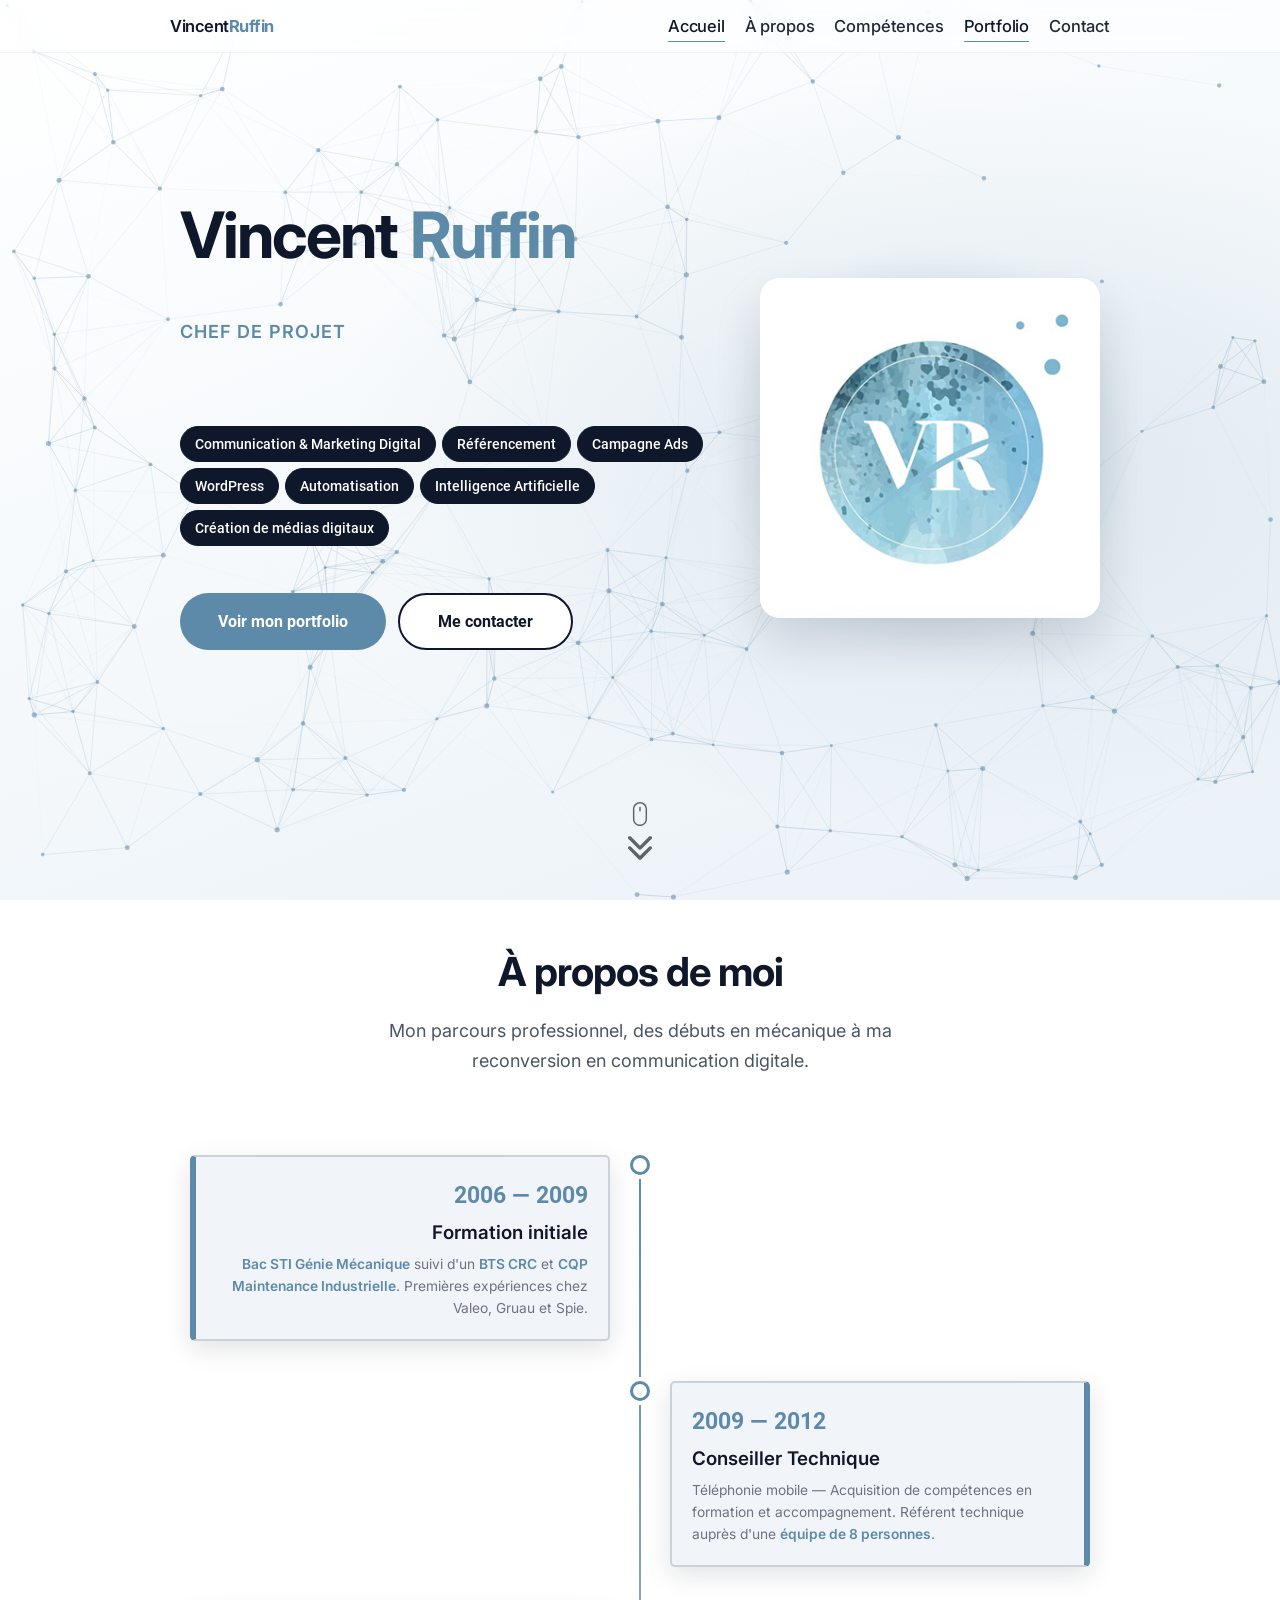
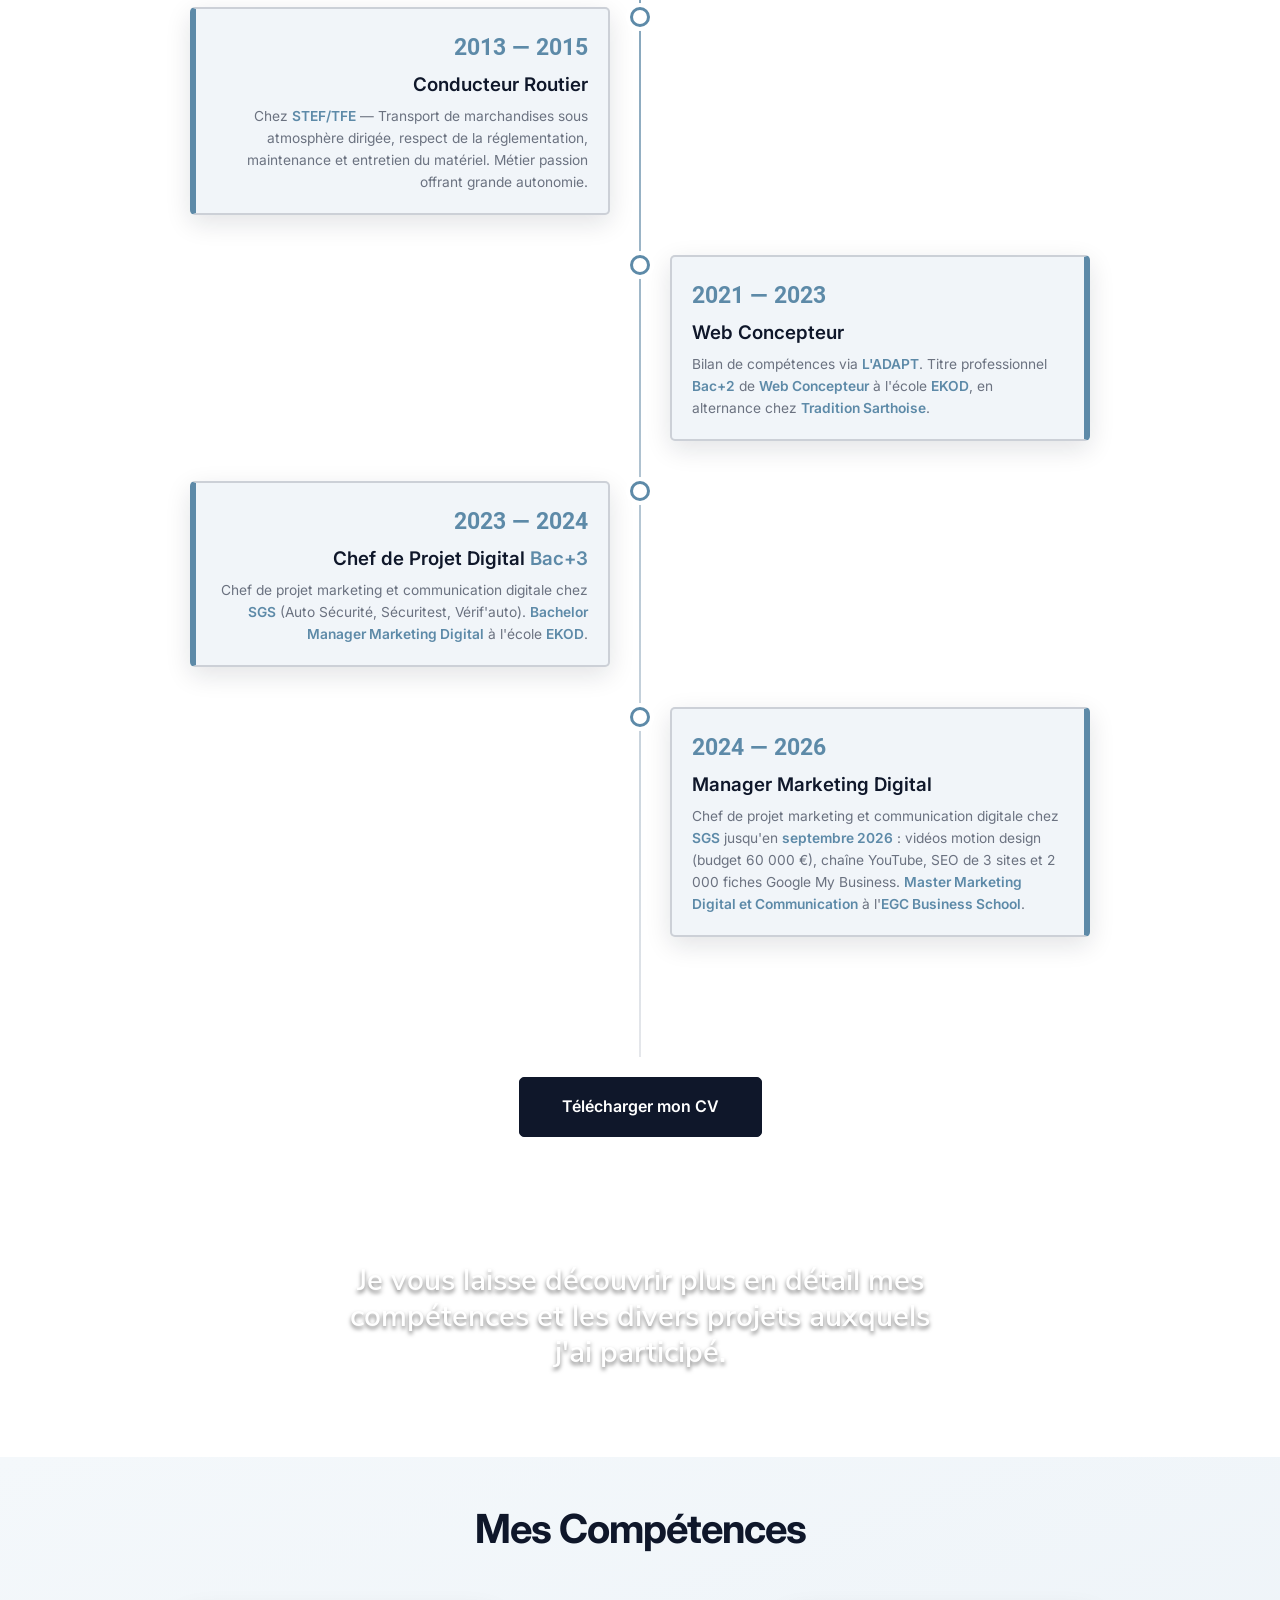
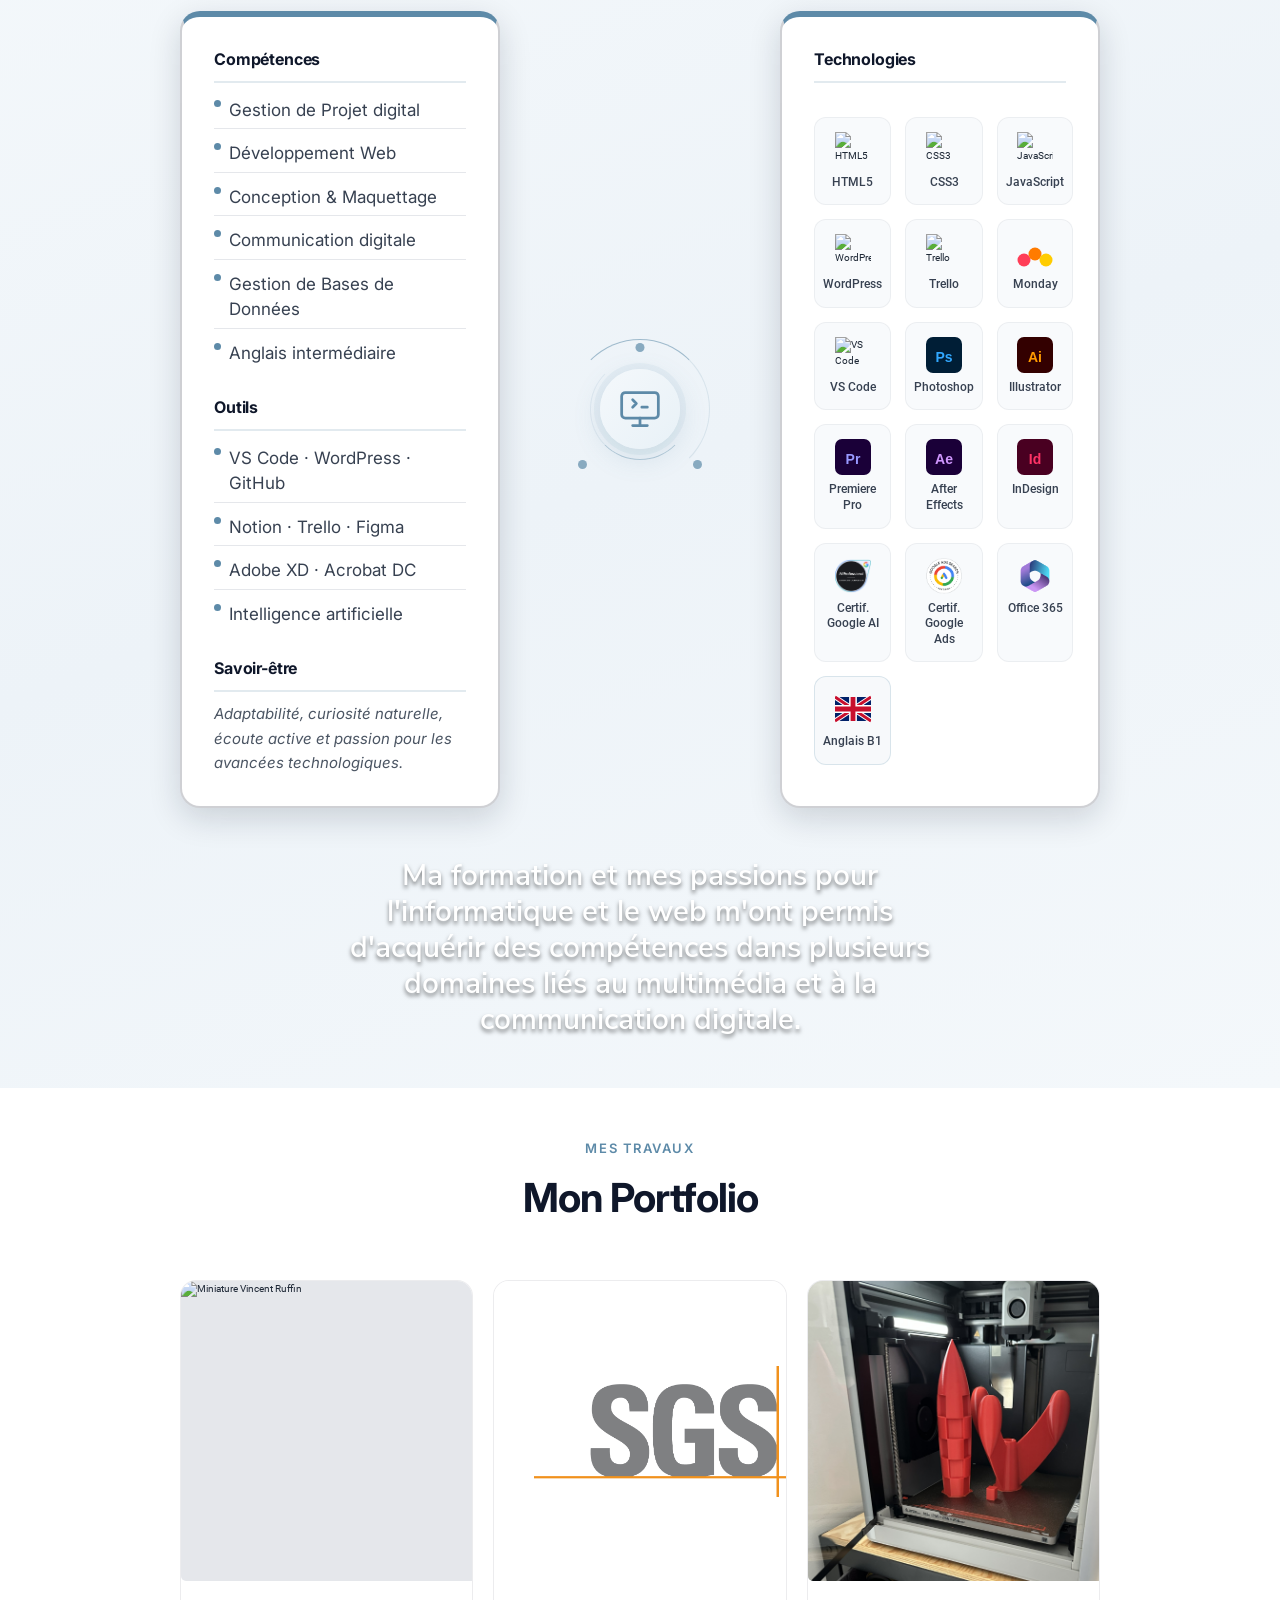
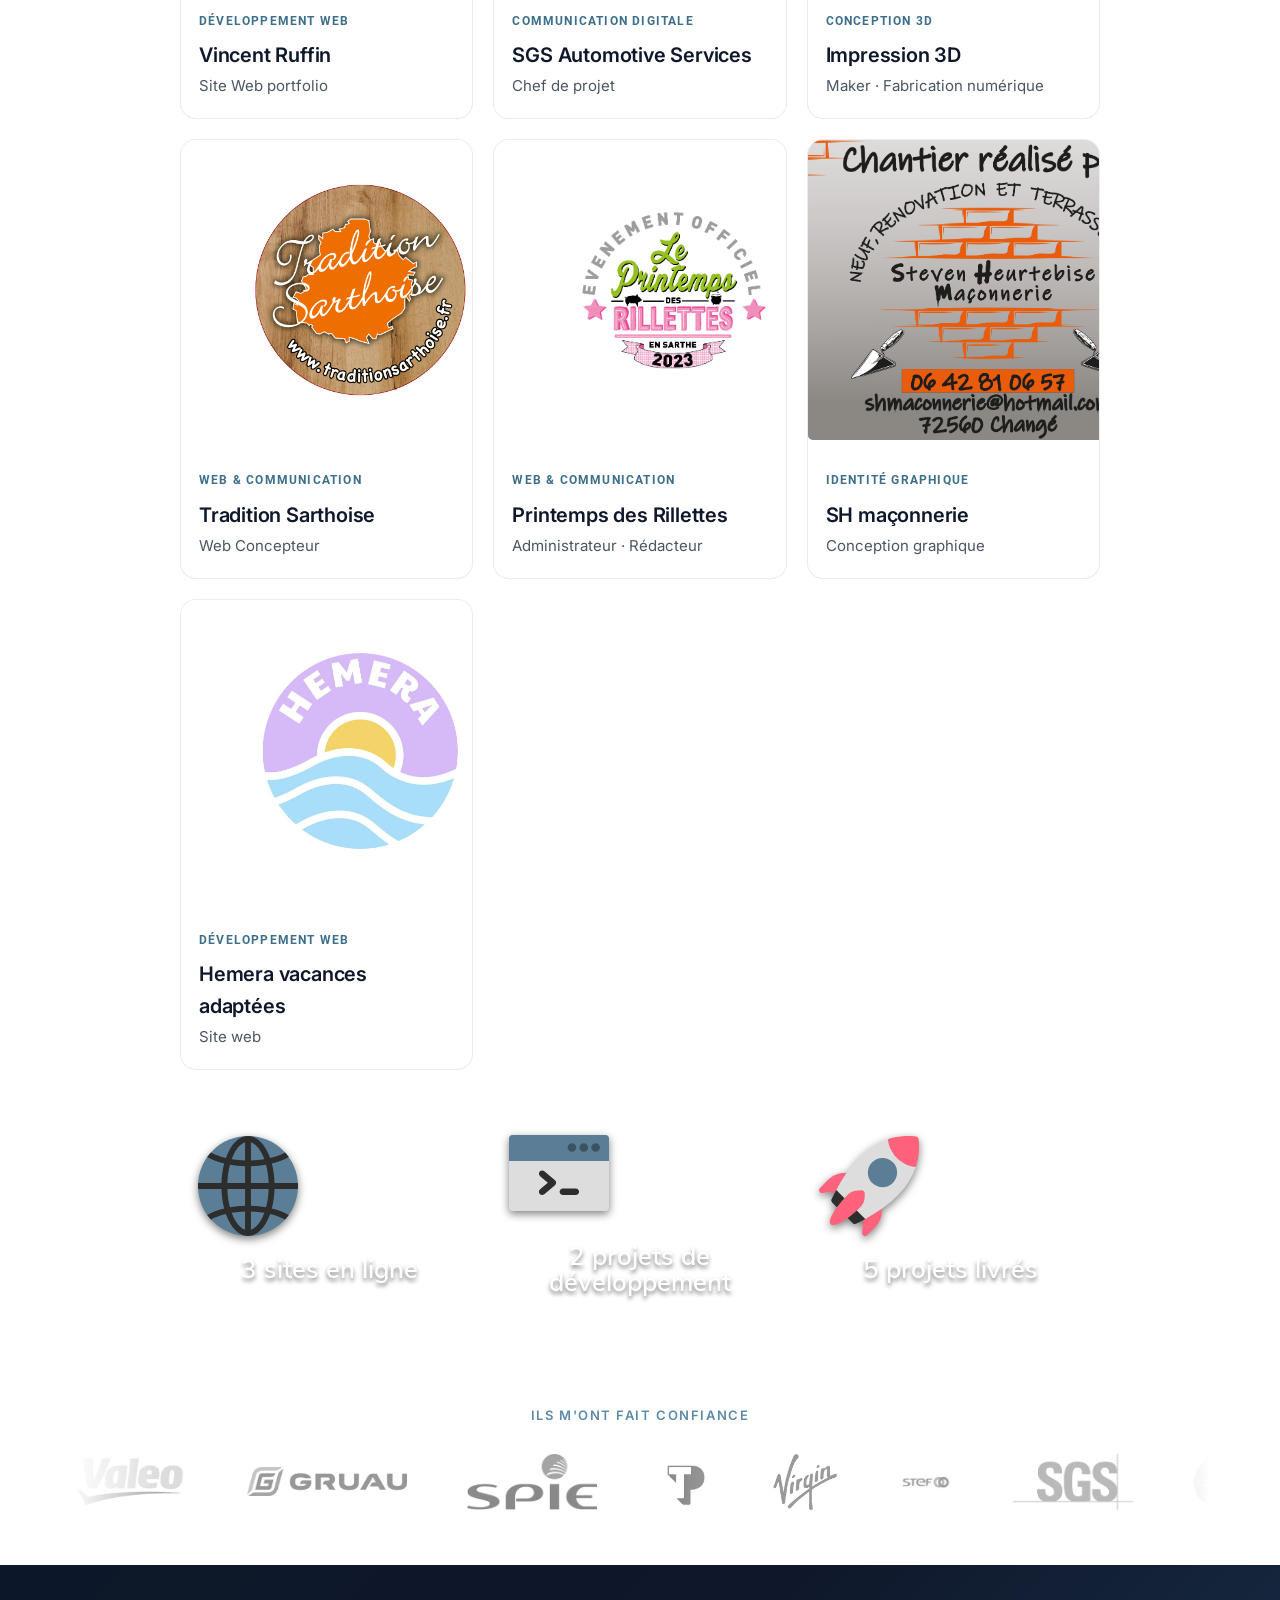
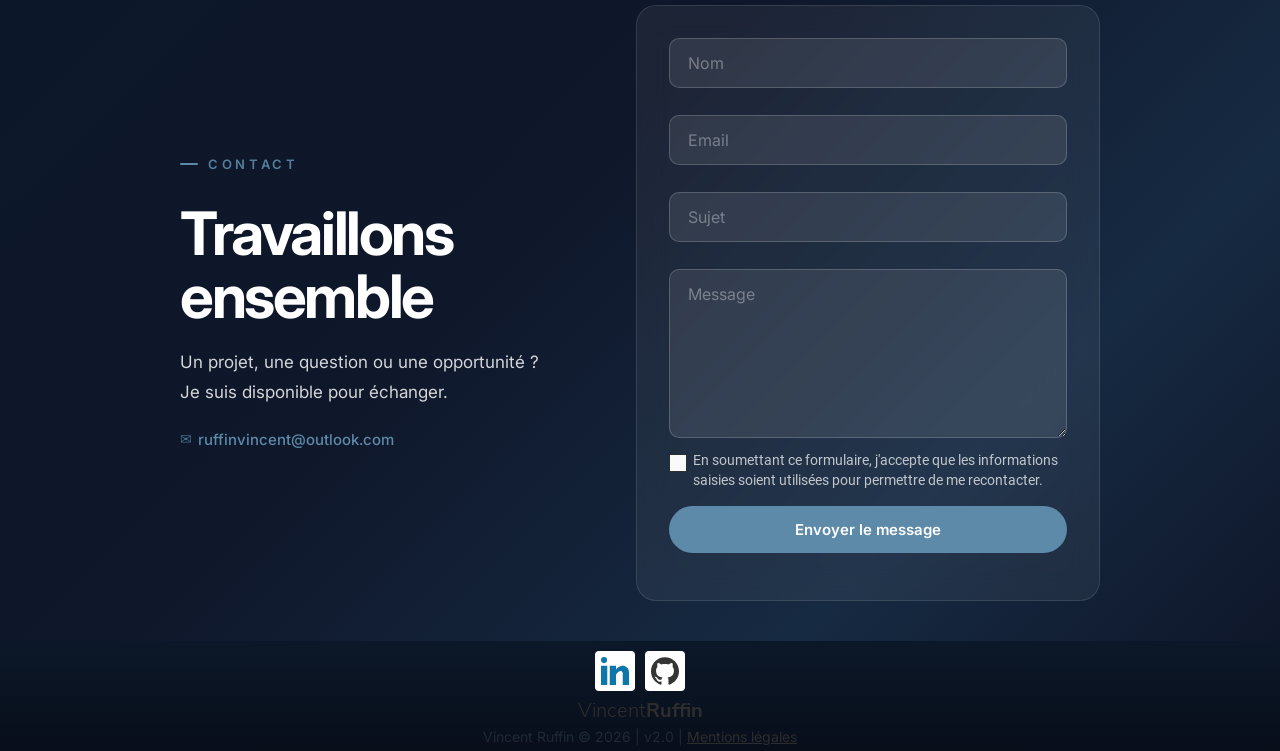
==== commit 34e02f7f: "Portfolio : CV à jour, timeline alignée sur le CV, cartes plus visibles, espacement compétences, fau" ====
--- a/index.html
+++ b/index.html
@@ -148,9 +148,9 @@
                 <div class="timeline-item">
                     <div class="timeline-dot"></div>
                     <div class="timeline-content left reveal-left">
-                        <div class="timeline-year">2012 — 2014</div>
+                        <div class="timeline-year">2013 — 2015</div>
                         <h3>Conducteur Routier</h3>
-                        <p>Chez <span class="accent">STEF/TFE</span> — Métier passion offrant grande autonomie et responsabilité dans la gestion de projets logistiques.</p>
+                        <p>Chez <span class="accent">STEF/TFE</span> — Transport de marchandises sous atmosphère dirigée, respect de la réglementation, maintenance et entretien du matériel. Métier passion offrant grande autonomie.</p>
                     </div>
                 </div>
 
@@ -168,7 +168,7 @@
                     <div class="timeline-content left reveal-left">
                         <div class="timeline-year">2023 — 2024</div>
                         <h3>Chef de Projet Digital <span class="accent">Bac+3</span></h3>
-                        <p>Alternant <span class="accent">Chef de Projet en Communication Digitale</span> chez <span class="accent">SGS</span>. Formation à l'école <span class="accent">EKOD</span>.</p>
+                        <p>Chef de projet marketing et communication digitale chez <span class="accent">SGS</span> (Auto Sécurité, Sécuritest, Vérif'auto). <span class="accent">Bachelor Manager Marketing Digital</span> à l'école <span class="accent">EKOD</span>.</p>
                     </div>
                 </div>
 
@@ -177,7 +177,7 @@
                     <div class="timeline-content right reveal-right">
                         <div class="timeline-year">2024 — 2026</div>
                         <h3>Manager Marketing Digital</h3>
-                        <p>Alternant <span class="accent">Manager Marketing Digital et Communication</span> chez <span class="accent">SGS</span>. Formation <span class="accent">Bac+5</span> à l'<span class="accent">EGC Business School</span>.</p>
+                        <p>Chef de projet marketing et communication digitale chez <span class="accent">SGS</span> jusqu'en <span class="accent">septembre 2026</span> : vidéos motion design (budget 60 000 €), chaîne YouTube, SEO de 3 sites et 2 000 fiches Google My Business. <span class="accent">Master Marketing Digital et Communication</span> à l'<span class="accent">EGC Business School</span>.</p>
                     </div>
                 </div>
             </div>
--- a/style.css
+++ b/style.css
@@ -609,15 +609,19 @@
 .timeline-content {
     width: calc(50% - 30px);
     padding: var(--sp-lg);
-    background: var(--gray-light);
+    background: #F1F5F9;
     border-radius: var(--radius-md);
-    border-left: 2px solid var(--border);
+    border: 2px solid rgba(15, 23, 42, 0.16);
+    border-left: 6px solid var(--accent);
+    box-shadow: 0 8px 26px rgba(15, 23, 42, 0.12);
     transition: all var(--trans-base);
 }
 
 .timeline-content:hover {
-    box-shadow: var(--shadow-md);
+    box-shadow: 0 16px 36px rgba(15, 23, 42, 0.2);
+    border-color: var(--accent);
     border-left-color: var(--accent);
+    transform: translateY(-6px);
 }
 
 .timeline-content.left {
@@ -630,13 +634,13 @@
     margin-left: auto;
     text-align: left;
     margin-right: 0;
-    border-left: none;
-    border-right: 2px solid var(--border);
+    border-left: 2px solid rgba(15, 23, 42, 0.16);
+    border-right: 6px solid var(--accent);
 }
 
 .timeline-content.right:hover {
     border-right-color: var(--accent);
-    border-left-color: var(--border);
+    border-left-color: var(--accent);
 }
 
 .timeline-year {
@@ -688,12 +692,12 @@
         margin-left: 50px !important;
         margin-right: 0 !important;
         text-align: left;
-        border-left: 2px solid var(--border);
+        border-left: 4px solid var(--accent);
         border-right: none;
     }
 
     .timeline-content.right:hover {
-        border-right-color: var(--border);
+        border-right-color: rgba(15, 23, 42, 0.1);
         border-left-color: var(--accent);
     }
 }
@@ -4685,15 +4689,23 @@
     flex: 1;
     min-width: 0;
     background: #ffffff;
-    border: 1px solid rgba(15, 23, 42, 0.08);
+    border: 2px solid rgba(15, 23, 42, 0.2);
+    border-top: 6px solid var(--accent);
     border-radius: 20px;
     padding: 3rem 3.2rem;
     display: flex;
     flex-direction: column;
     gap: 2.4rem;
-    box-shadow: 0 2px 12px rgba(15, 23, 42, 0.05);
+    box-shadow: 0 10px 32px rgba(15, 23, 42, 0.16);
+    transition: box-shadow var(--trans-base), border-color var(--trans-base), transform var(--trans-base);
     transform: none !important;
     opacity: 1 !important;
+}
+
+.skills-card:hover {
+    border-color: var(--accent);
+    box-shadow: 0 18px 42px rgba(15, 23, 42, 0.24);
+    transform: translateY(-6px) !important;
 }
 
 .skills-card-title {
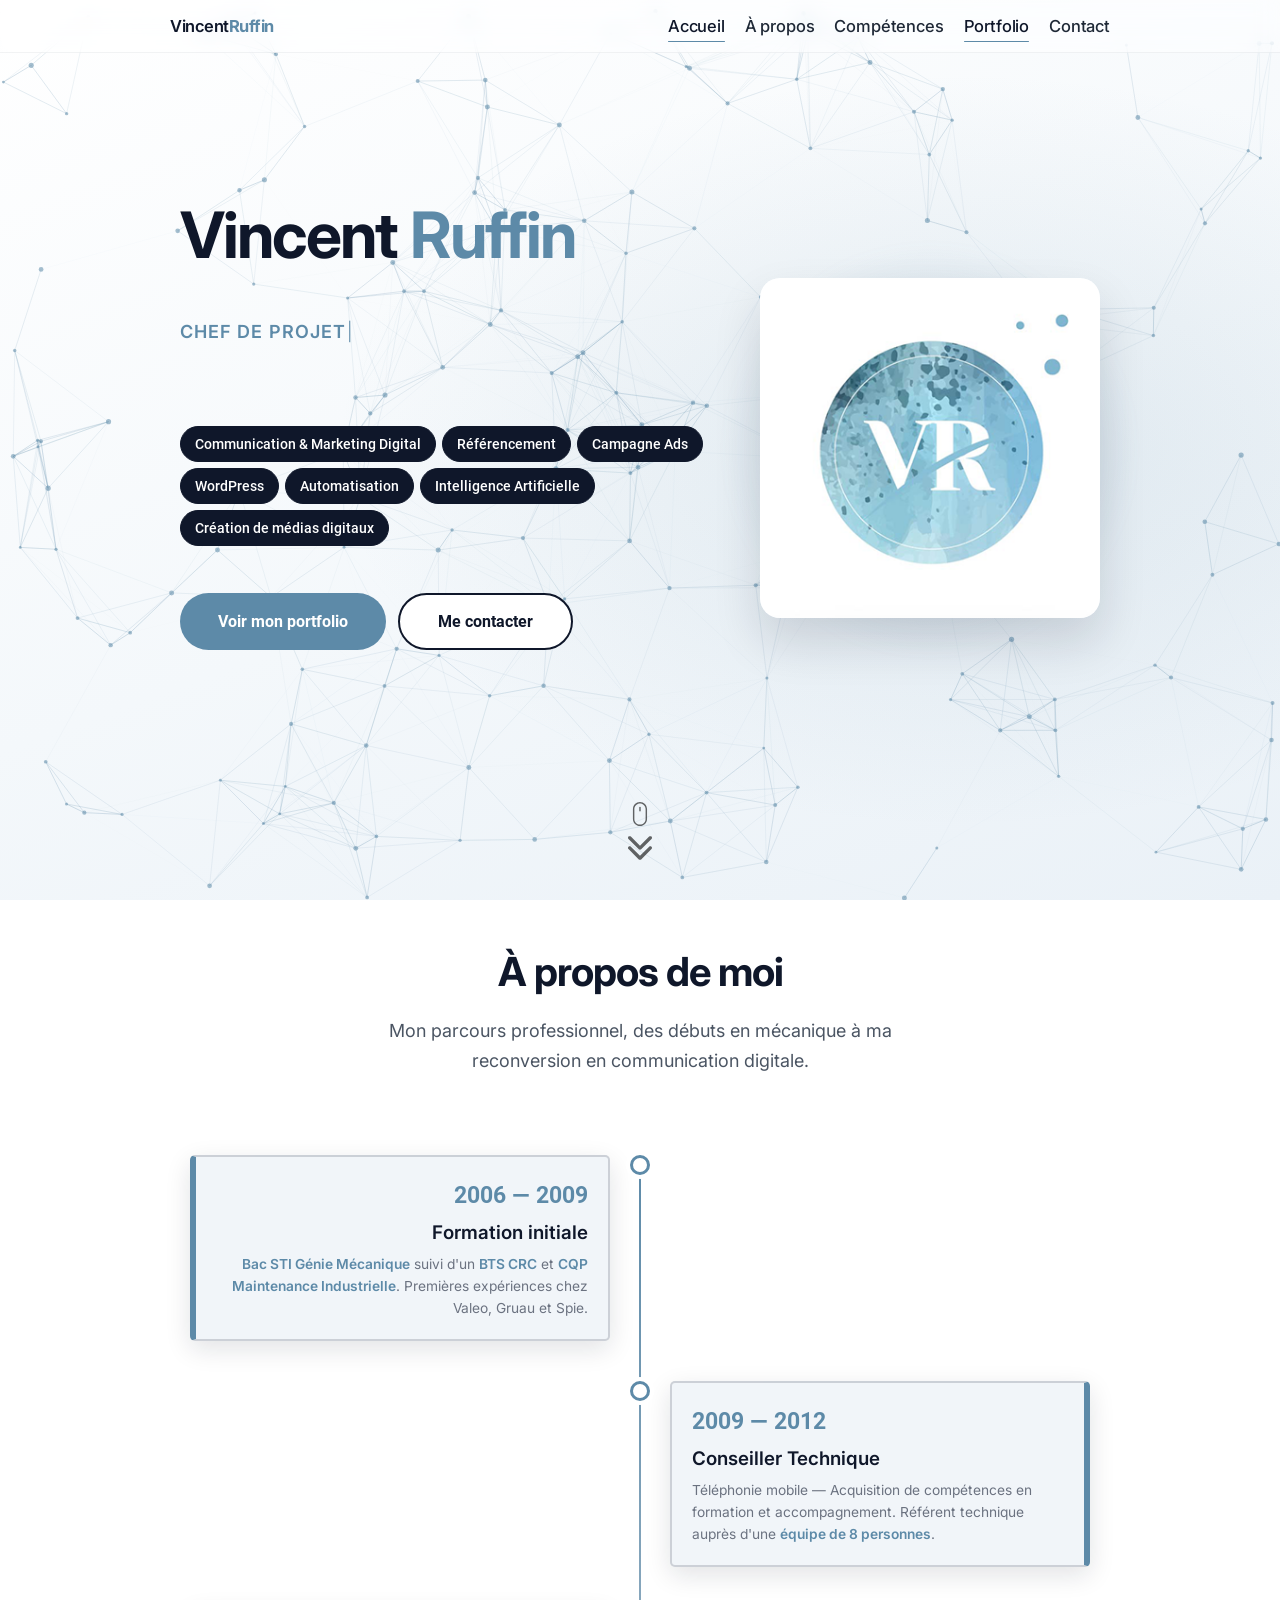
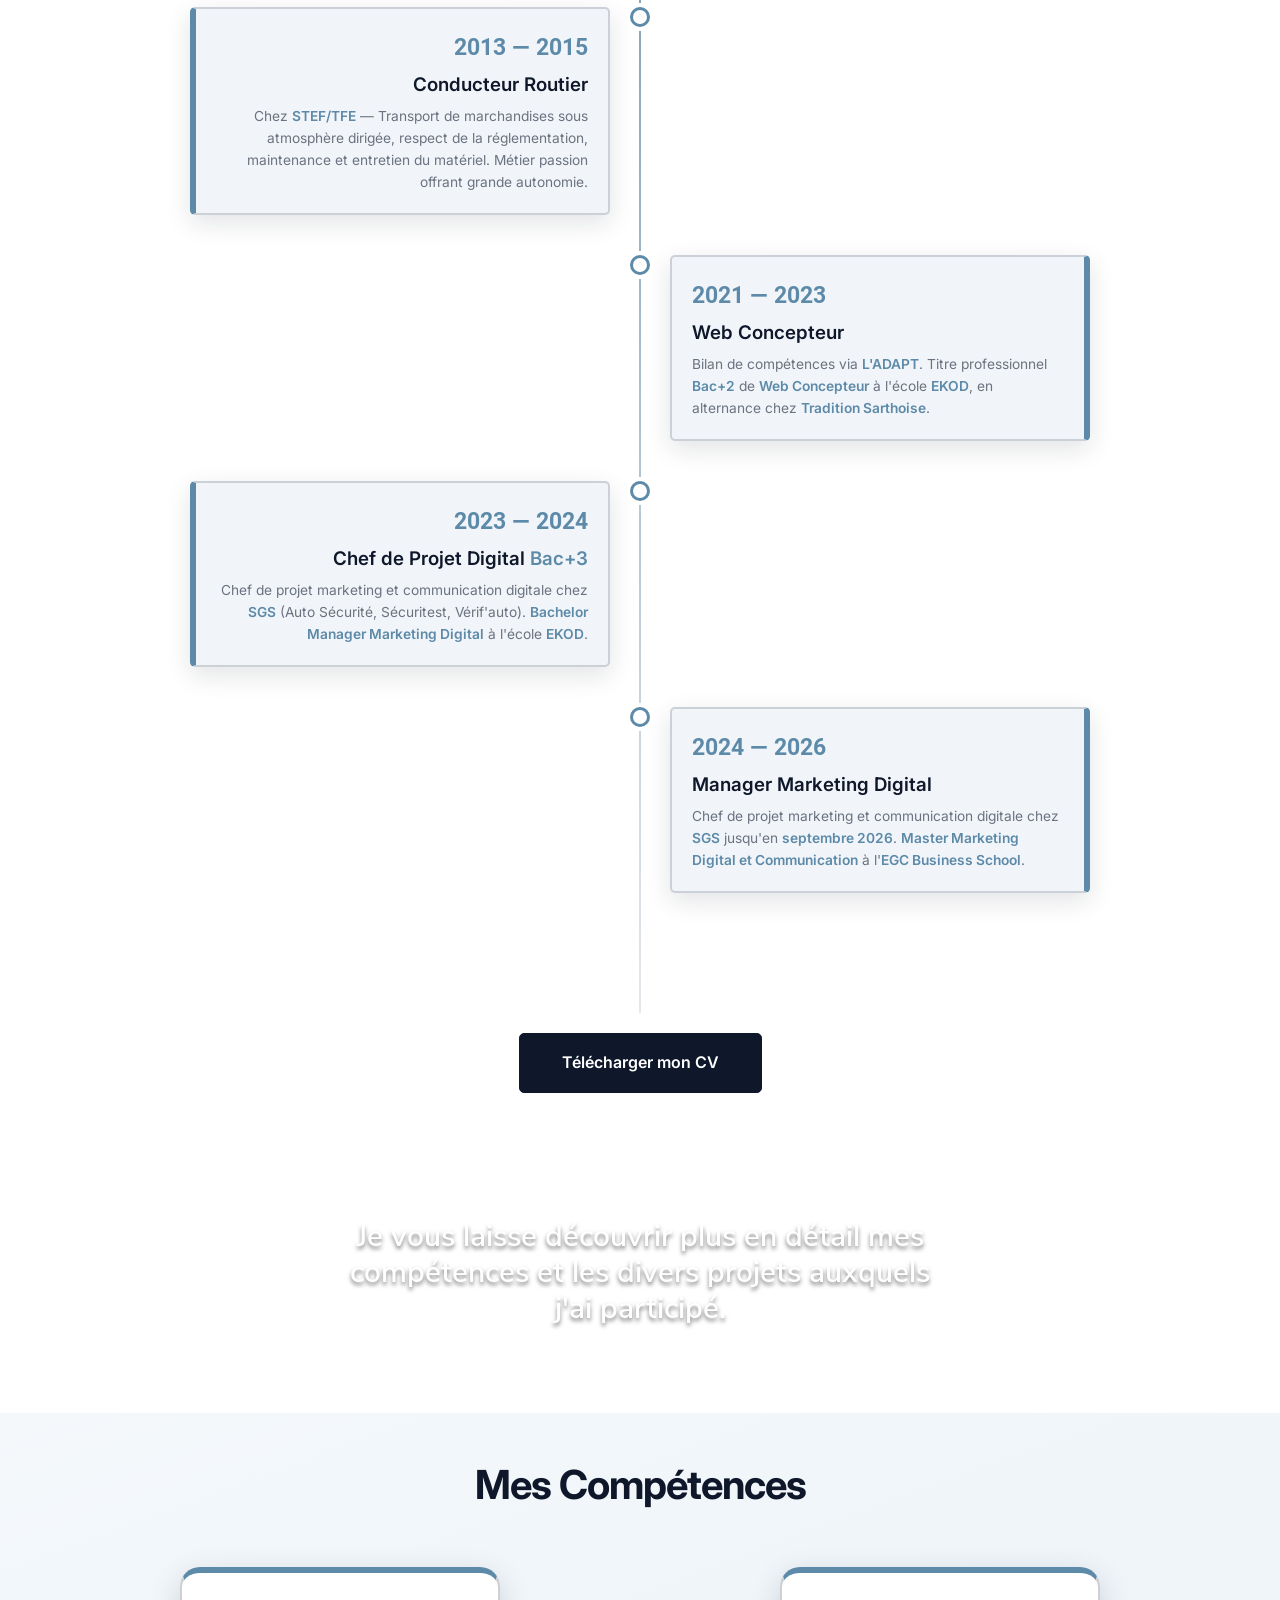
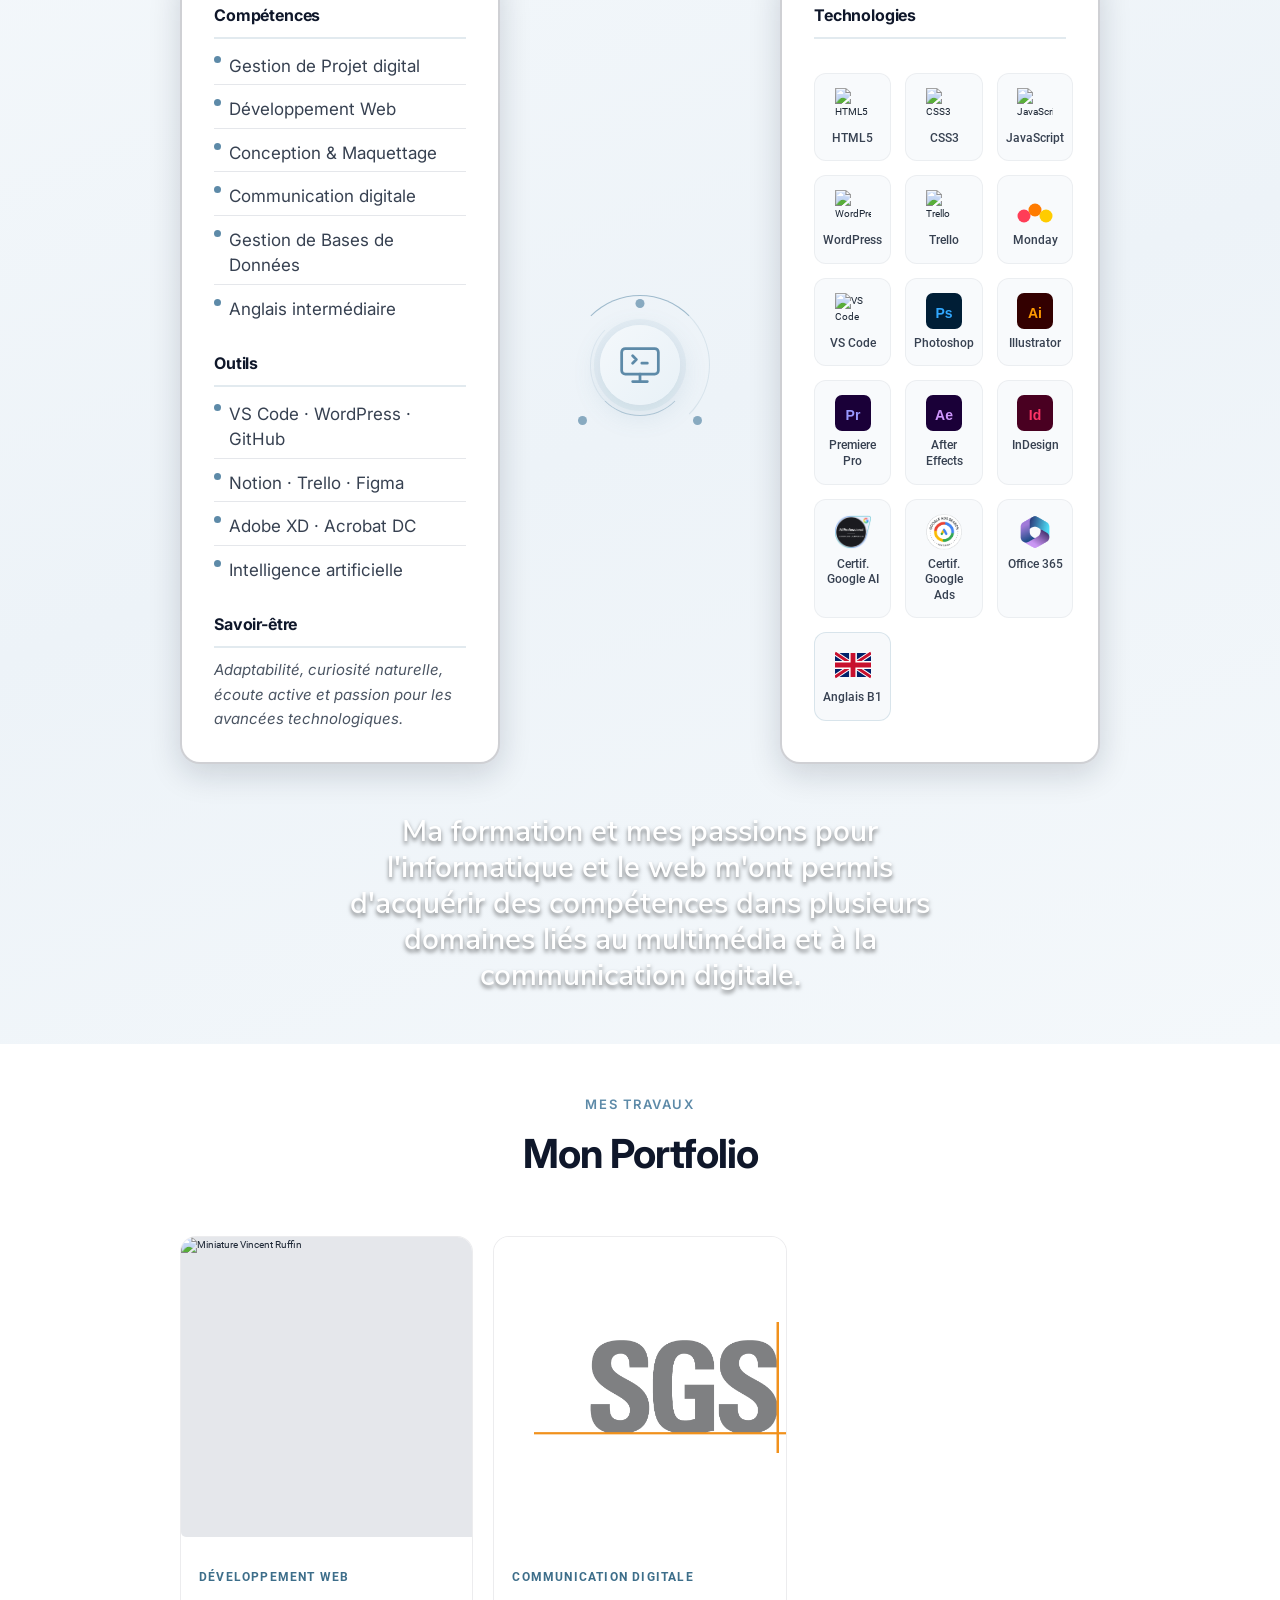
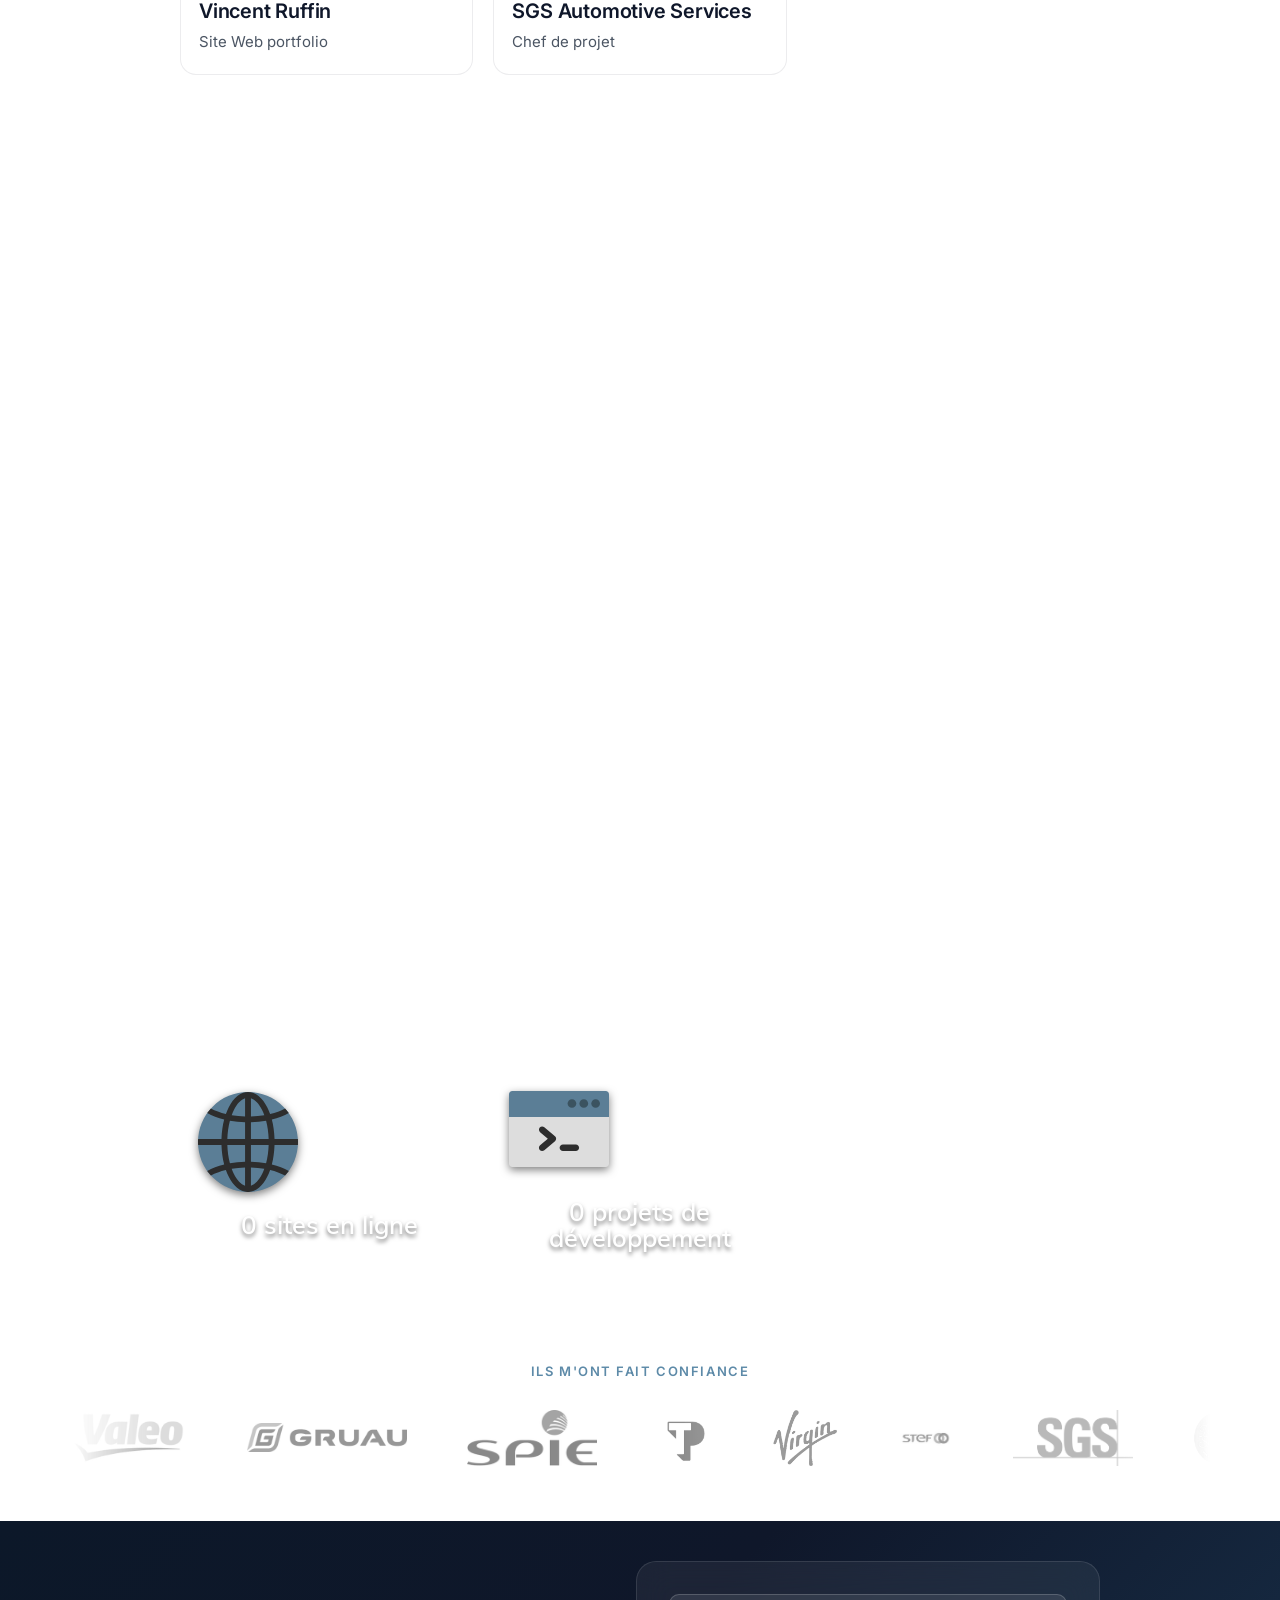
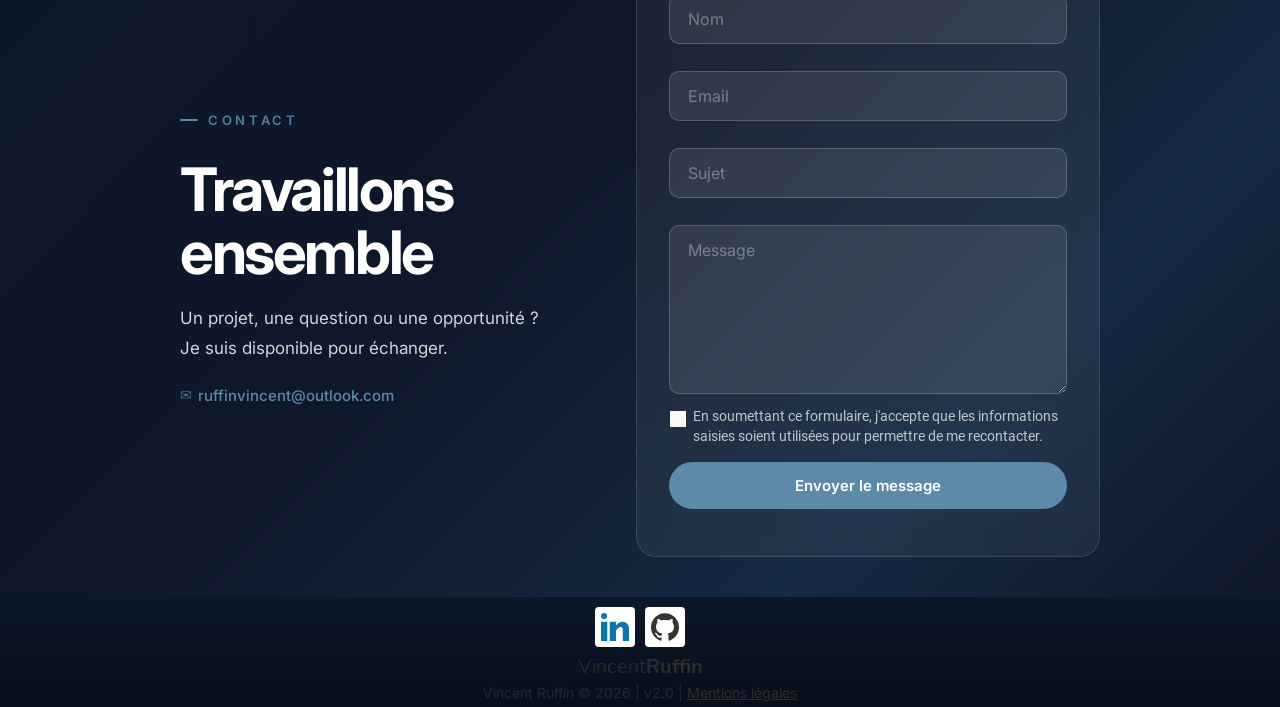
==== commit 2758220a: "Portfolio : carte 2024-2026 simplifiée (sans détails du poste) Co-Authored-By: Claude Sonnet 5 <nore" ====
--- a/index.html
+++ b/index.html
@@ -177,7 +177,7 @@
                     <div class="timeline-content right reveal-right">
                         <div class="timeline-year">2024 — 2026</div>
                         <h3>Manager Marketing Digital</h3>
-                        <p>Chef de projet marketing et communication digitale chez <span class="accent">SGS</span> jusqu'en <span class="accent">septembre 2026</span> : vidéos motion design (budget 60 000 €), chaîne YouTube, SEO de 3 sites et 2 000 fiches Google My Business. <span class="accent">Master Marketing Digital et Communication</span> à l'<span class="accent">EGC Business School</span>.</p>
+                        <p>Chef de projet marketing et communication digitale chez <span class="accent">SGS</span> jusqu'en <span class="accent">septembre 2026</span>. <span class="accent">Master Marketing Digital et Communication</span> à l'<span class="accent">EGC Business School</span>.</p>
                     </div>
                 </div>
             </div>
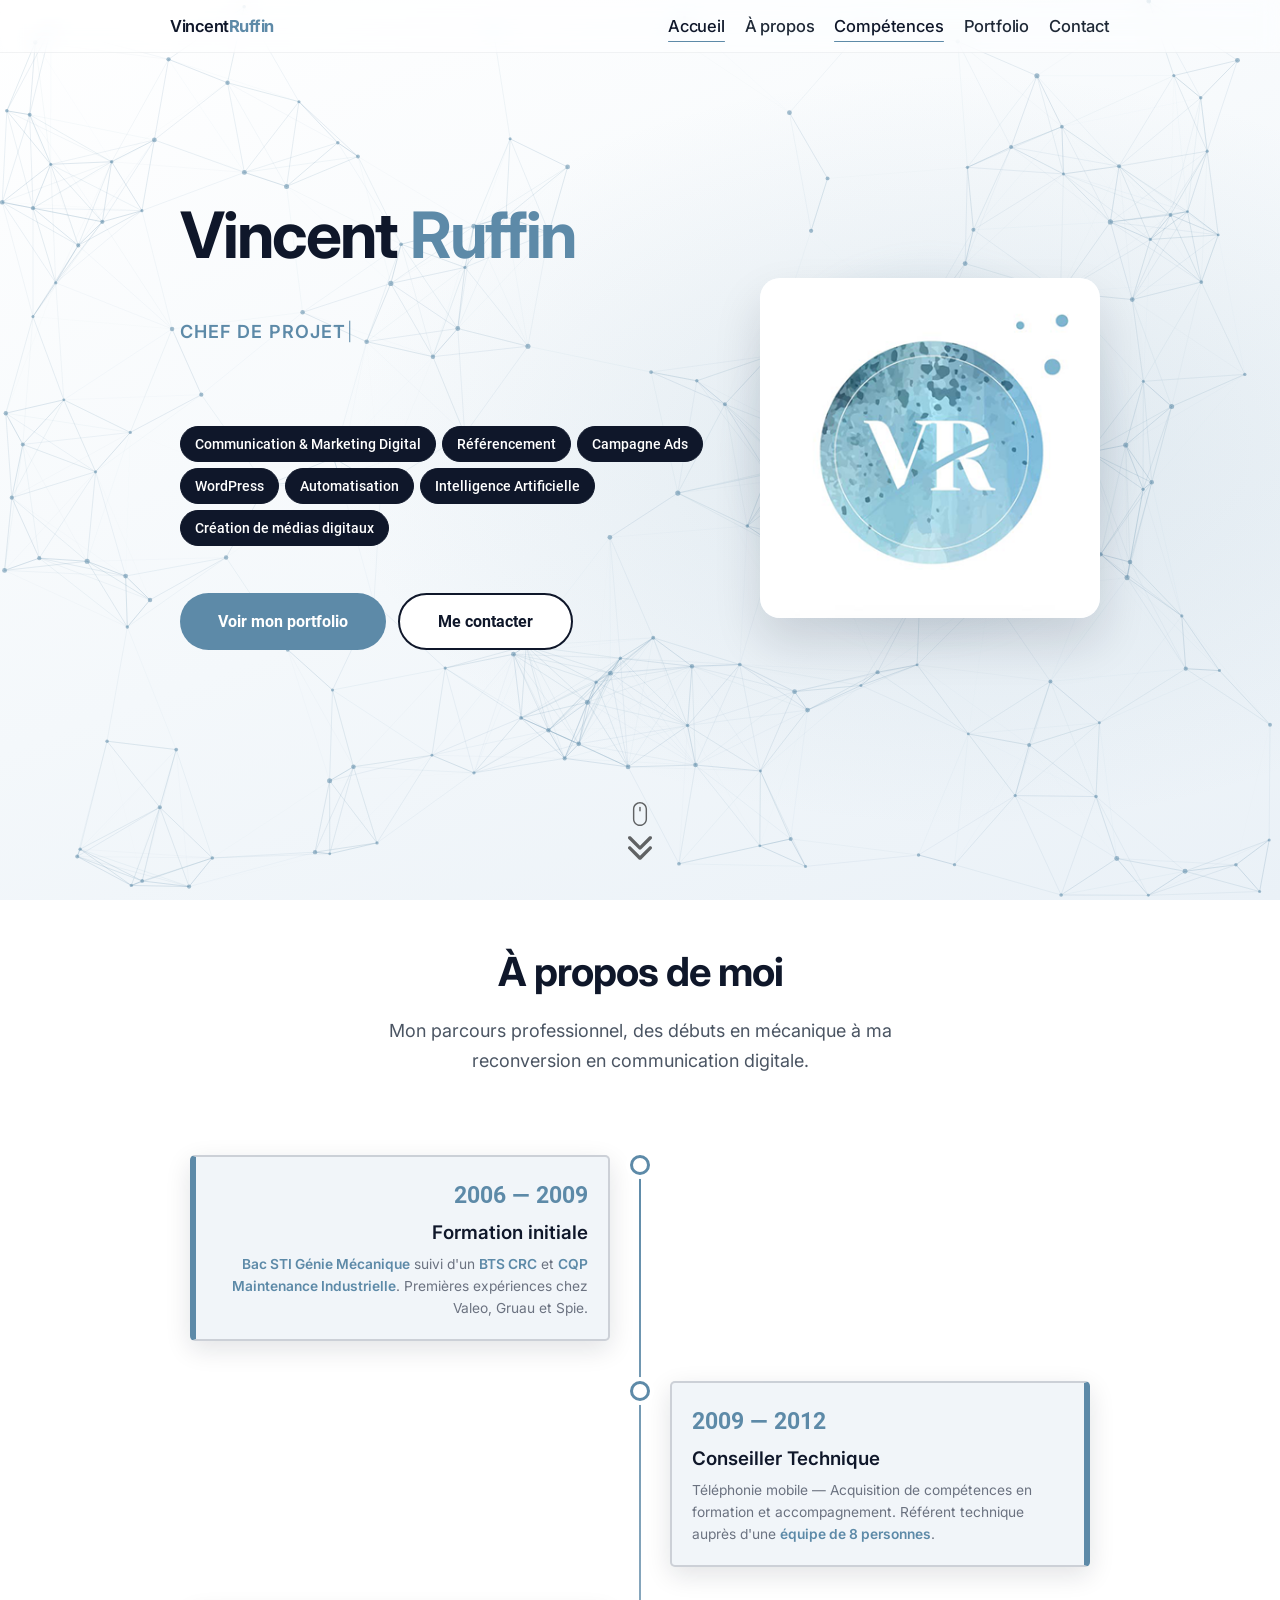
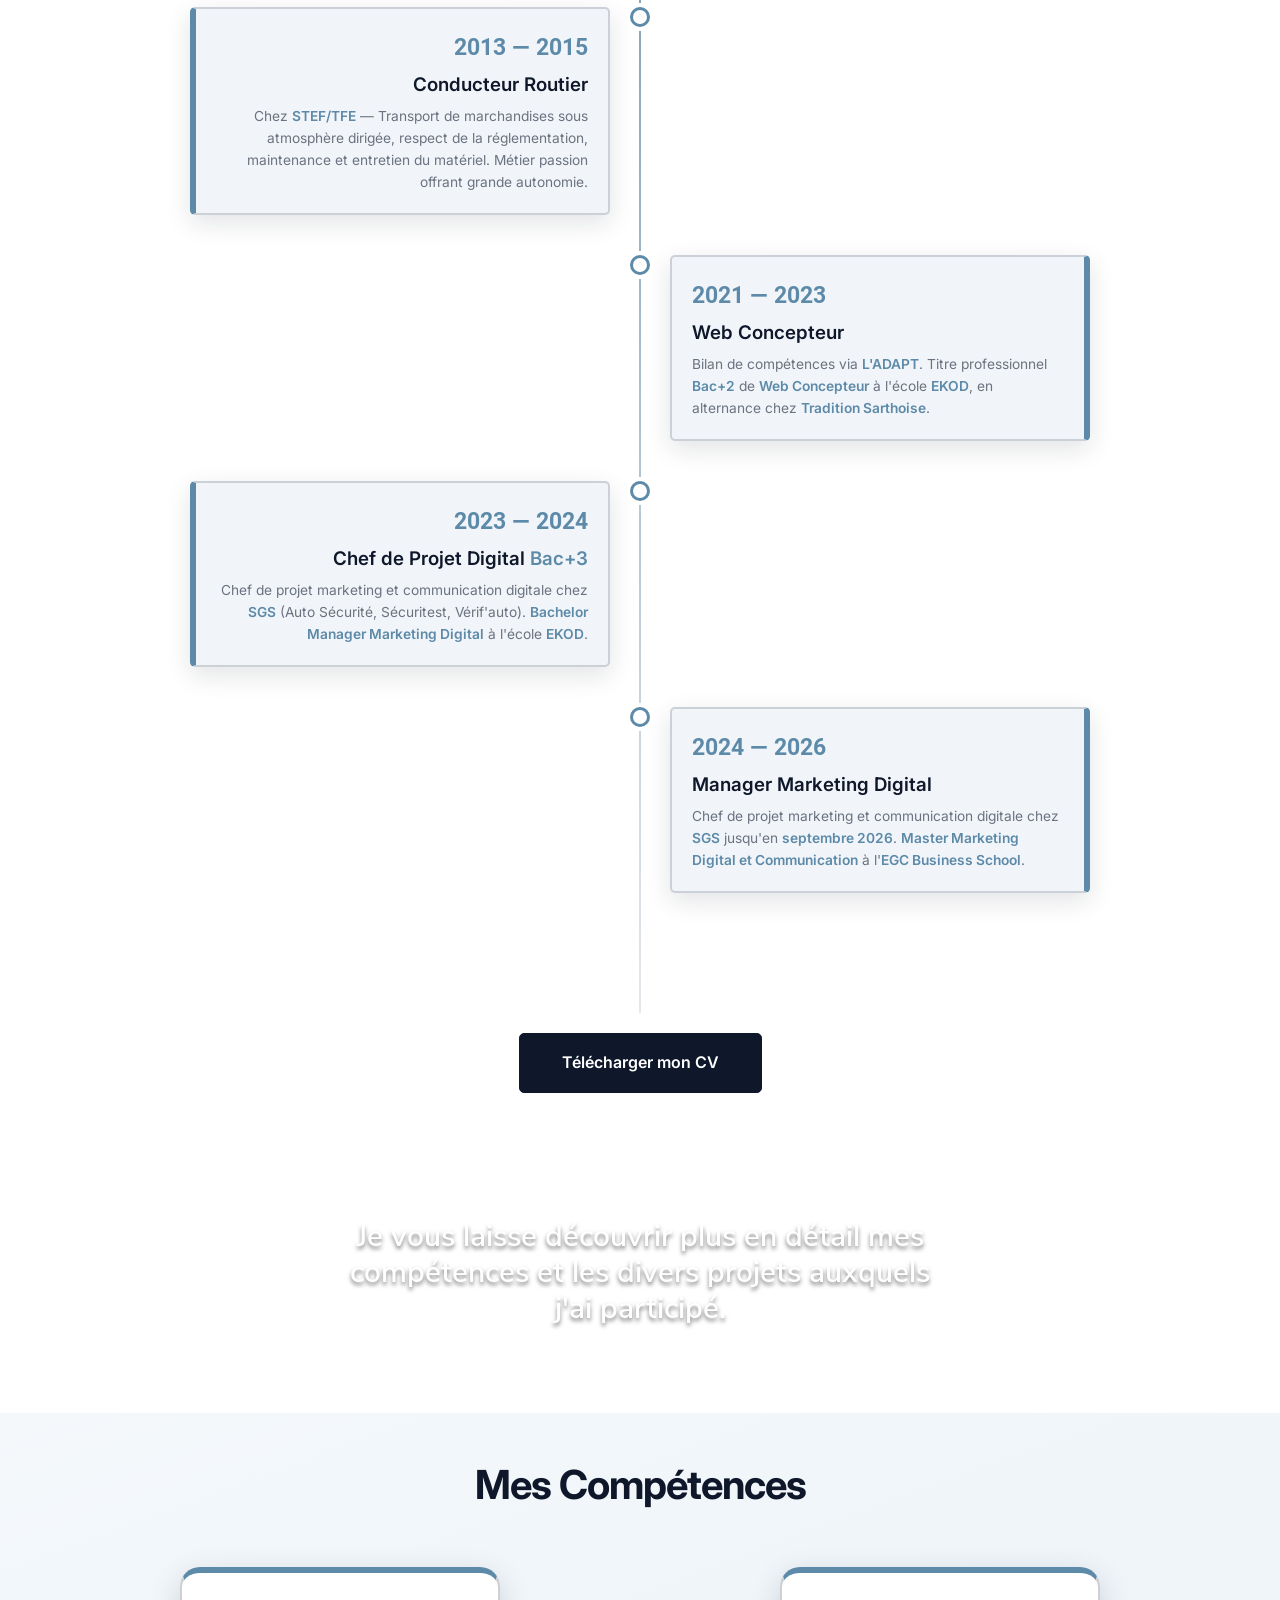
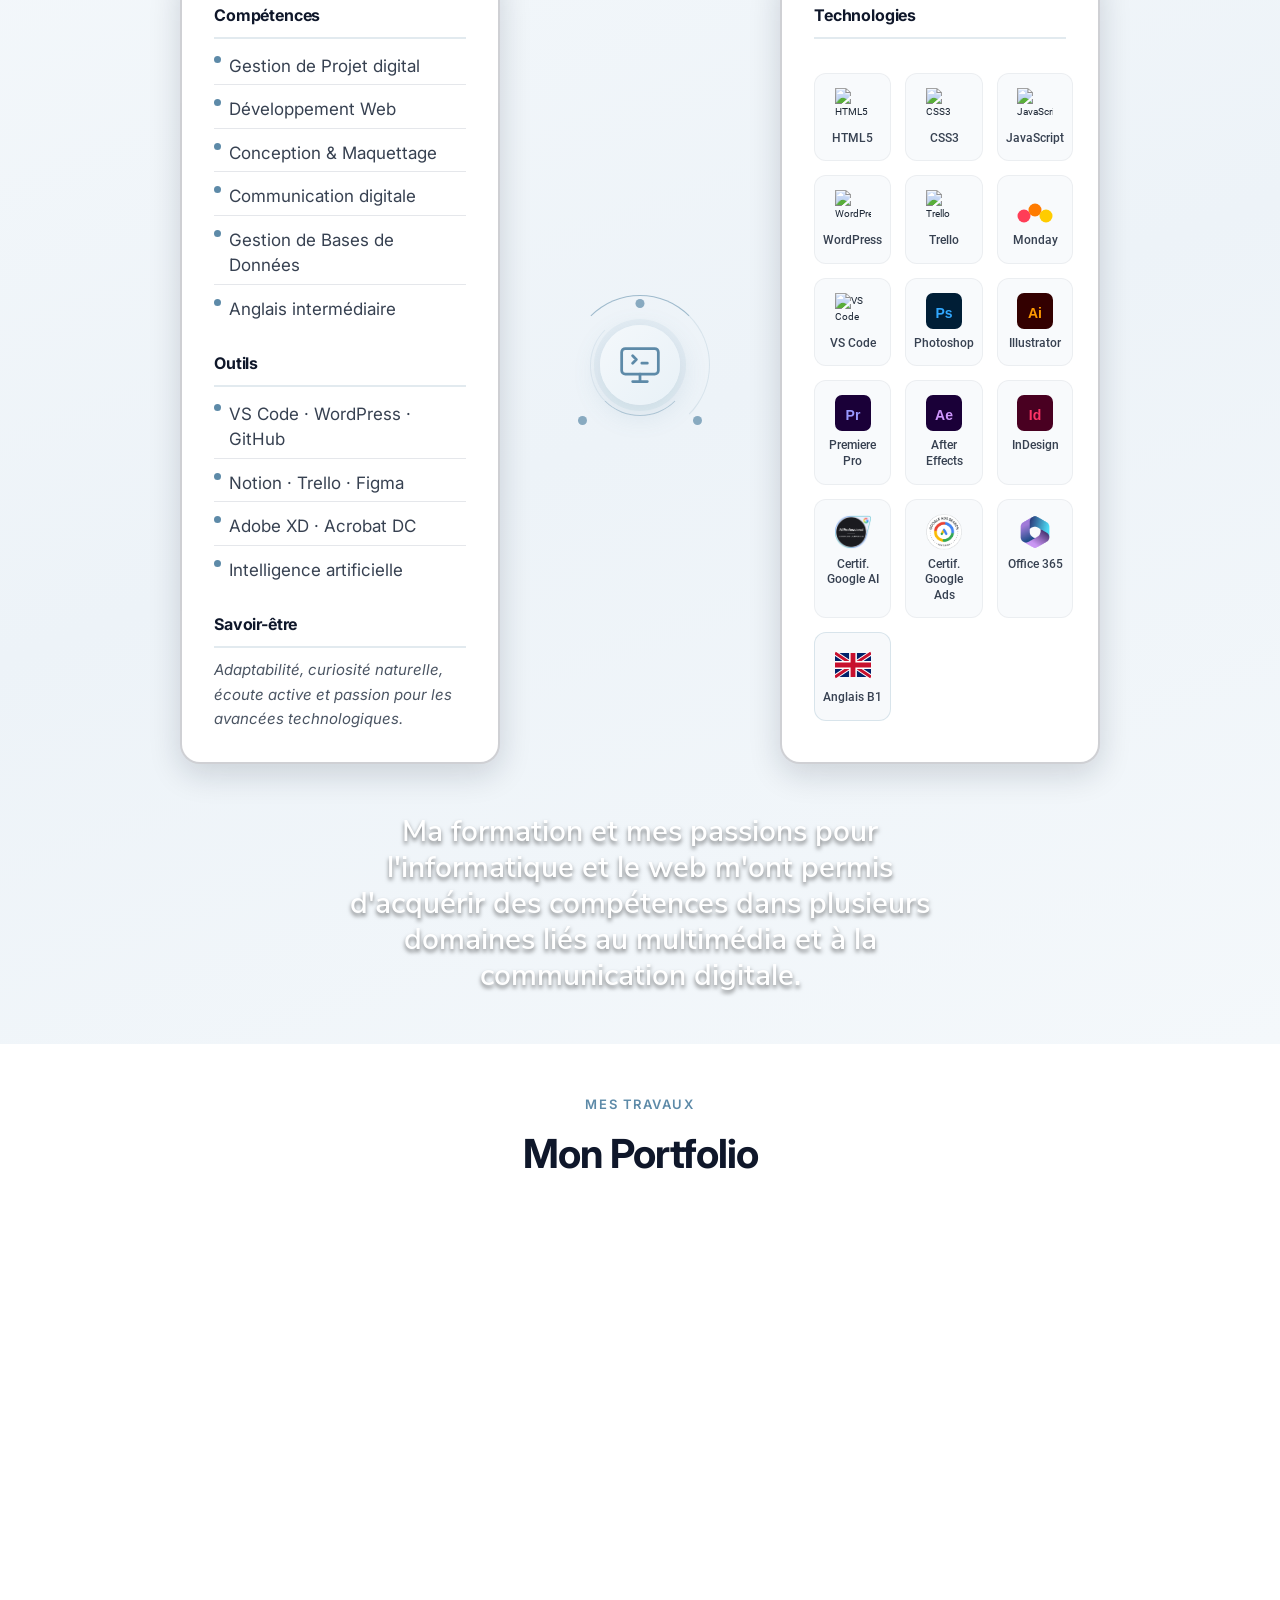
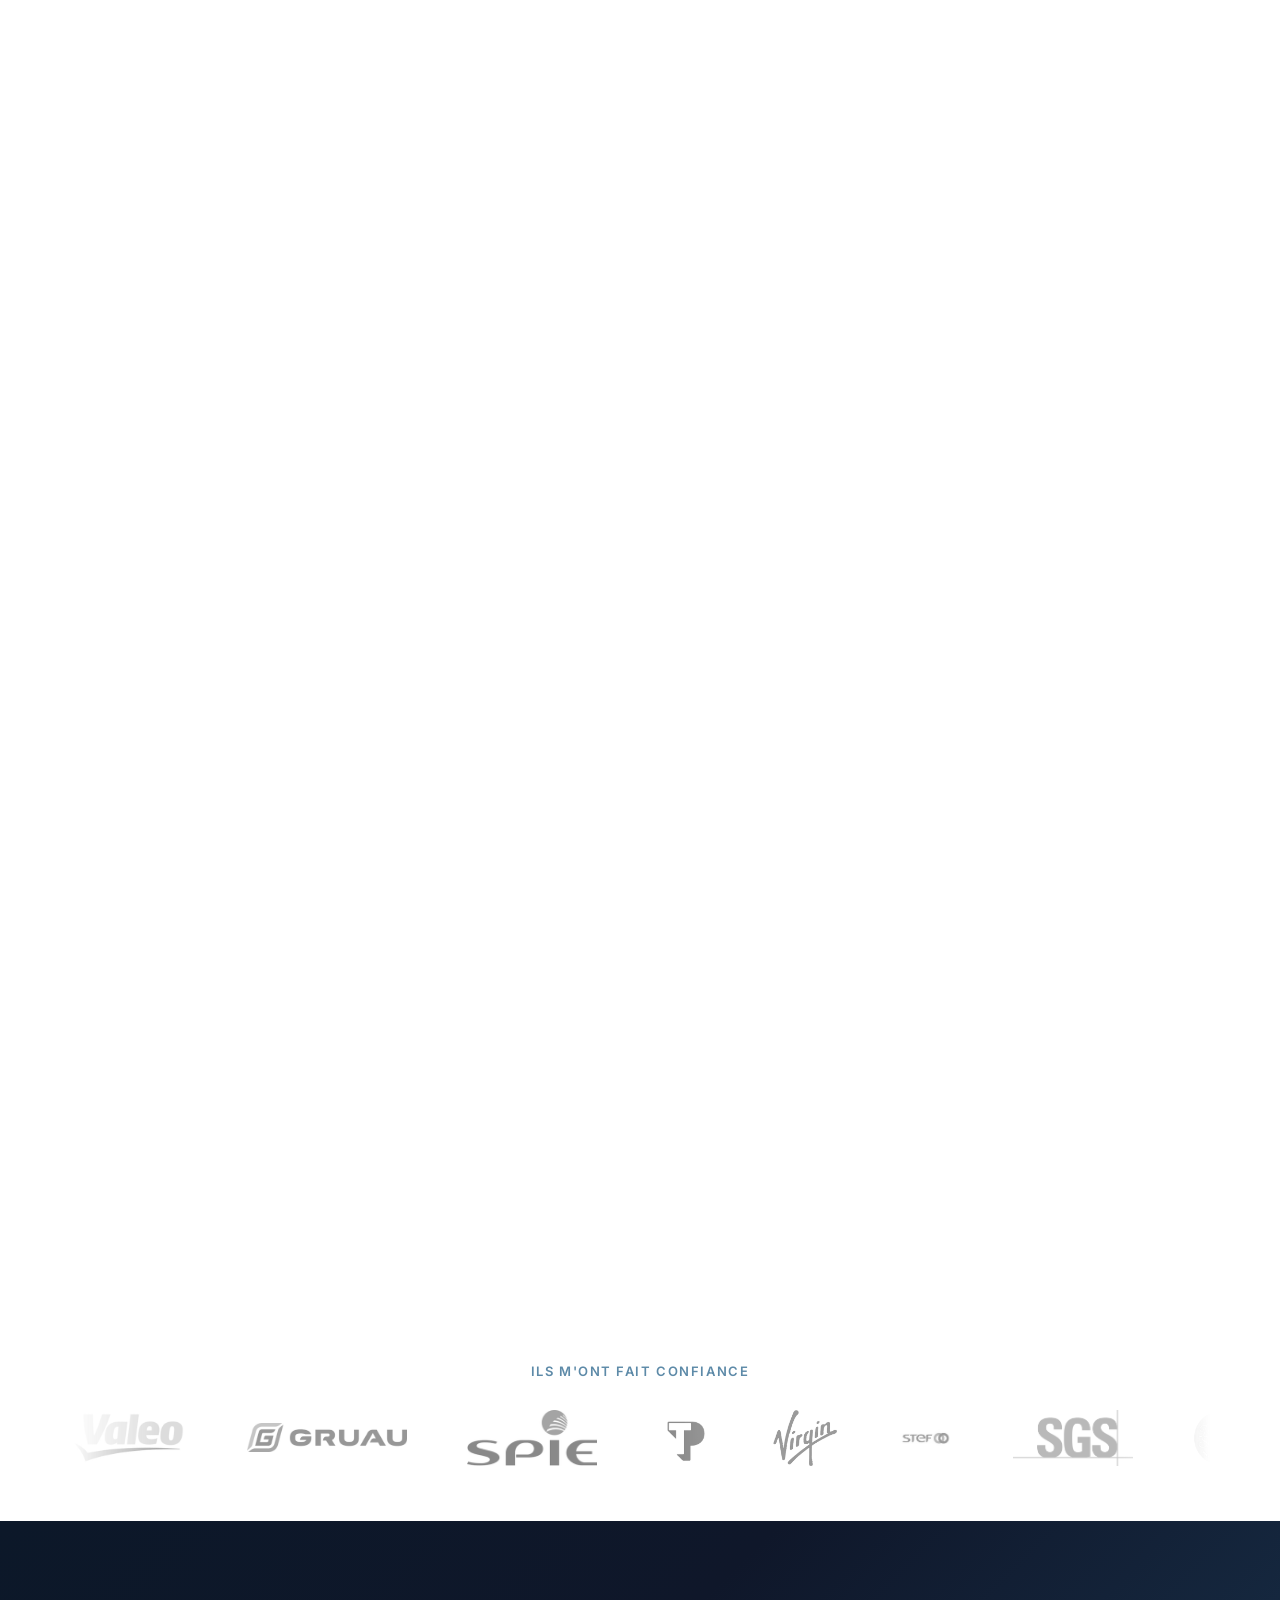
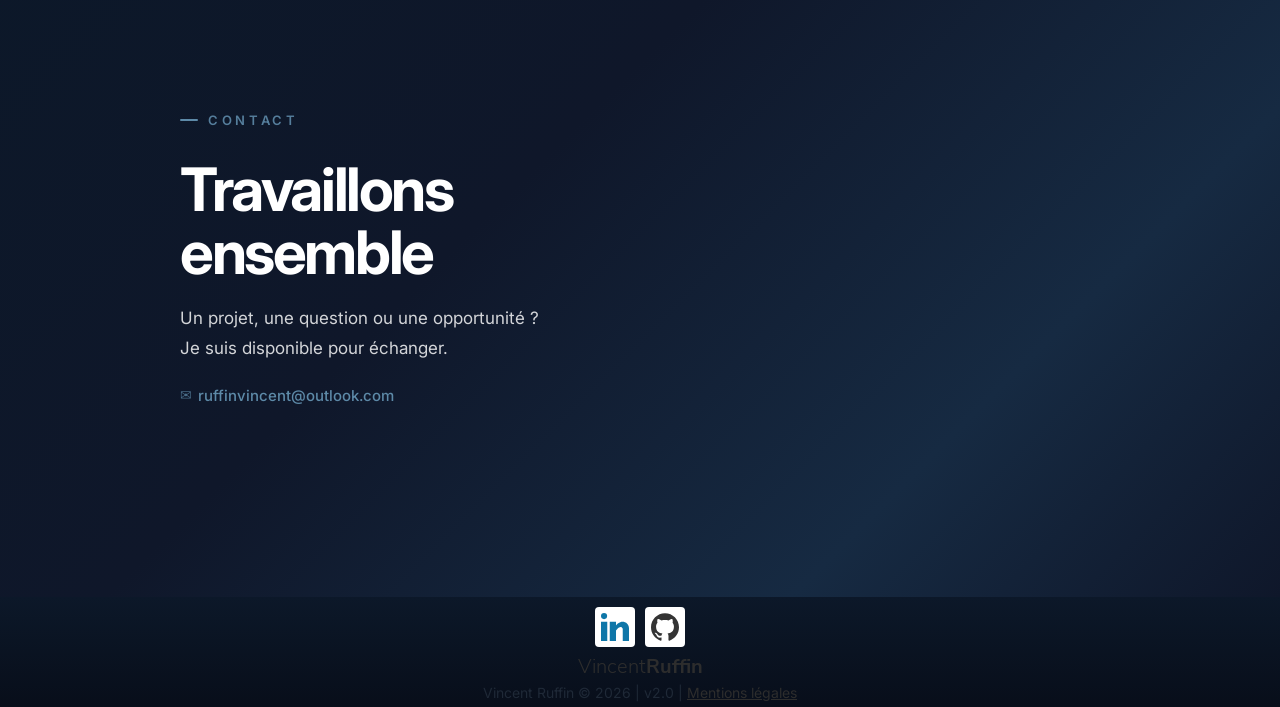
==== commit 6945125d: "Portfolio : ajout du projet Samira Chikh Touami (identité visuelle, carte de visite, site Odoo) Co-A" ====
--- a/index.html
+++ b/index.html
@@ -429,13 +429,26 @@
                             <p>Site web</p>
                         </div>
                     </a>
+                    <a href="#ChikhTouami" title="Samira Chikh Touami" class="project">
+                        <div class="portImg">
+                            <img src="portfolio/ChikhTouami/carte_visite.png" alt="Carte de visite de Samira Chikh Touami, ophtalmologiste"/>
+                            <div class="project-overlay">
+                                <span class="project-arrow">↗</span>
+                            </div>
+                        </div>
+                        <div class="project-info">
+                            <span class="project-cat">Identité Visuelle &amp; Web</span>
+                            <h2>Samira Chikh Touami</h2>
+                            <p>Identité visuelle, carte de visite et site one page Odoo</p>
+                        </div>
+                    </a>
             </div>
         </div>
         <div class="port-bg parallax">
             <div>
                 <div>
                     <img src="img/web.svg" alt="Sites Web"/>
-                    <p><span class="number">3</span> sites en ligne</p>
+                    <p><span class="number">4</span> sites en ligne</p>
                 </div>
                 <div>
                     <img src="img/programming.svg" alt="Projets de programmation"/>
@@ -443,7 +456,7 @@
                 </div>
                 <div>
                     <img src="img/project.svg" alt="Projets"/>
-                    <p><span class="number">5</span> projets livrés</p>
+                    <p><span class="number">6</span> projets livrés</p>
                 </div>
             </div>
         </div>
@@ -750,6 +763,7 @@
         <div>
             <a href="#Hemera" title="Fermer" class="close"><img src="icons/close.svg" alt="Fermer"/></a>
             <a href="#SHmaconnerie" title="Précédent" class="prec"><img src="icons/prec.svg" alt="Précédent"/></a>
+            <a href="#ChikhTouami" title="Suivant" class="next"><img src="icons/next.svg" alt="Suivant"/></a>
             <h1>Hemera vacances adaptées</h1>
             <img src="img/hemera.jpg" alt="Hemera vacances adaptées" class="overlayImg"/>
             <h2>Développement Web</h2>
@@ -776,6 +790,31 @@
             <a href="https://vincent-ruffin.github.io/site-Hemera-vacances/" title="Visiter le site" class="button">Visiter le site</a>
         </div>
     </section>
+    <section class="overlay" id="ChikhTouami">
+        <div>
+            <a href="#ChikhTouami" title="Fermer" class="close"><img src="icons/close.svg" alt="Fermer"/></a>
+            <a href="#Hemera" title="Précédent" class="prec"><img src="icons/prec.svg" alt="Précédent"/></a>
+            <h1>Samira Chikh Touami</h1>
+            <img src="portfolio/ChikhTouami/carte_visite.png" alt="Carte de visite de Samira Chikh Touami" class="overlayImg"/>
+            <h2>Identité visuelle &amp; site web</h2>
+            <h3>2026</h3>
+            <p>Création de l'identité visuelle, de la carte de visite et du <a href="https://schickhtouamioph.odoo.com/" title="Site de Samira Chikh Touami" target="_blank">site one page</a> de Samira Chikh Touami, praticienne hospitalière en ophtalmologie. Le site présente ses domaines d'intervention (chirurgie de la cataracte, urgences et consultations, chirurgie des paupières et de la surface oculaire) ainsi que son parcours de formation.</p>
+           <div class="flex">
+                <ul>
+                    <li>Recueil des besoins</li>
+                    <li>Création de l'identité visuelle (couleurs, typographies, univers graphique)</li>
+                    <li>Conception de la carte de visite</li>
+                    <li>Création d'un site one page sur Odoo</li>
+                    <li>Structuration des contenus : activités, compétences, diplômes</li>
+                    <li>Mise en place des moyens de contact (téléphone, formulaire, e-mail)</li>
+                </ul>
+                <ul class="techList">
+                    <li>Odoo</li>
+                </ul>
+            </div>
+            <a href="https://schickhtouamioph.odoo.com/" title="Visiter le site" class="button" target="_blank">Visiter le site</a>
+        </div>
+    </section>
     <section class="overlay" id="mentions">
         <div>
             <a href="#mentions" title="Fermer" class="close"><img src="icons/close.svg" alt="Fermer"/></a>
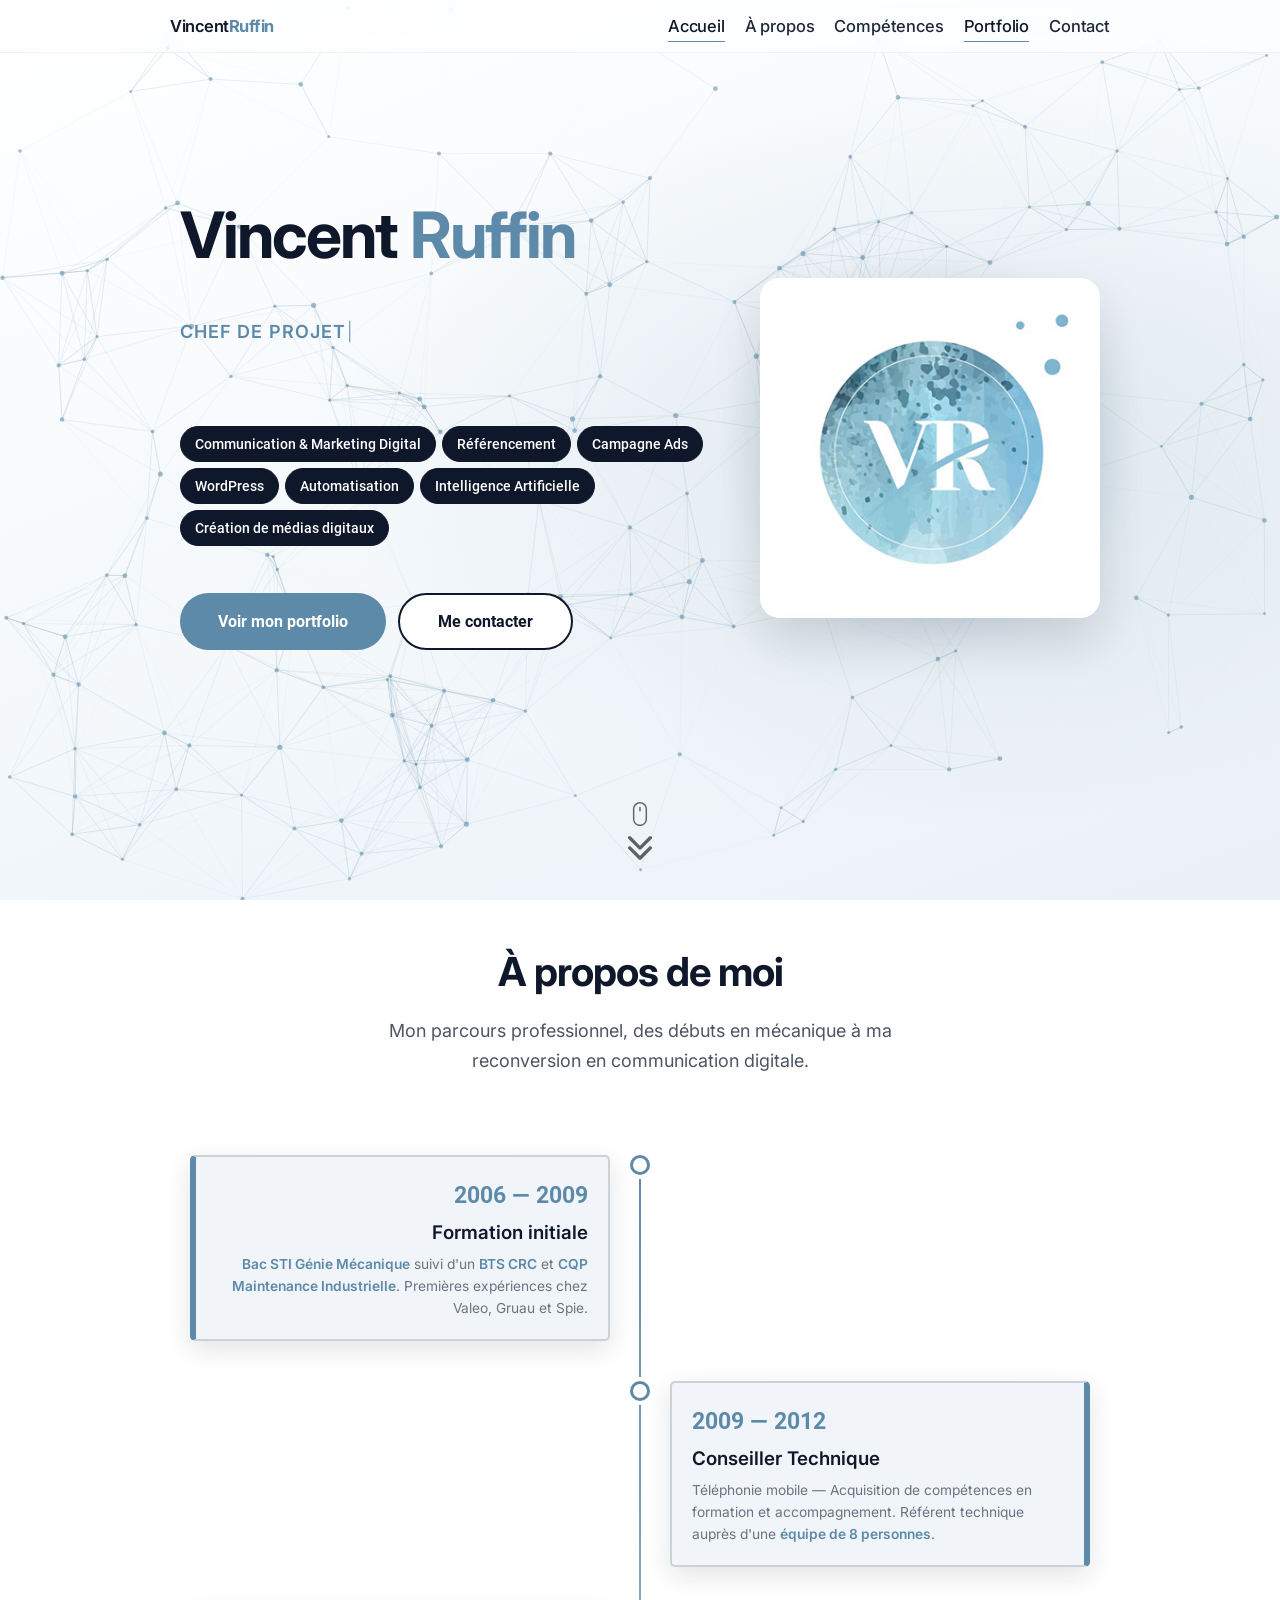
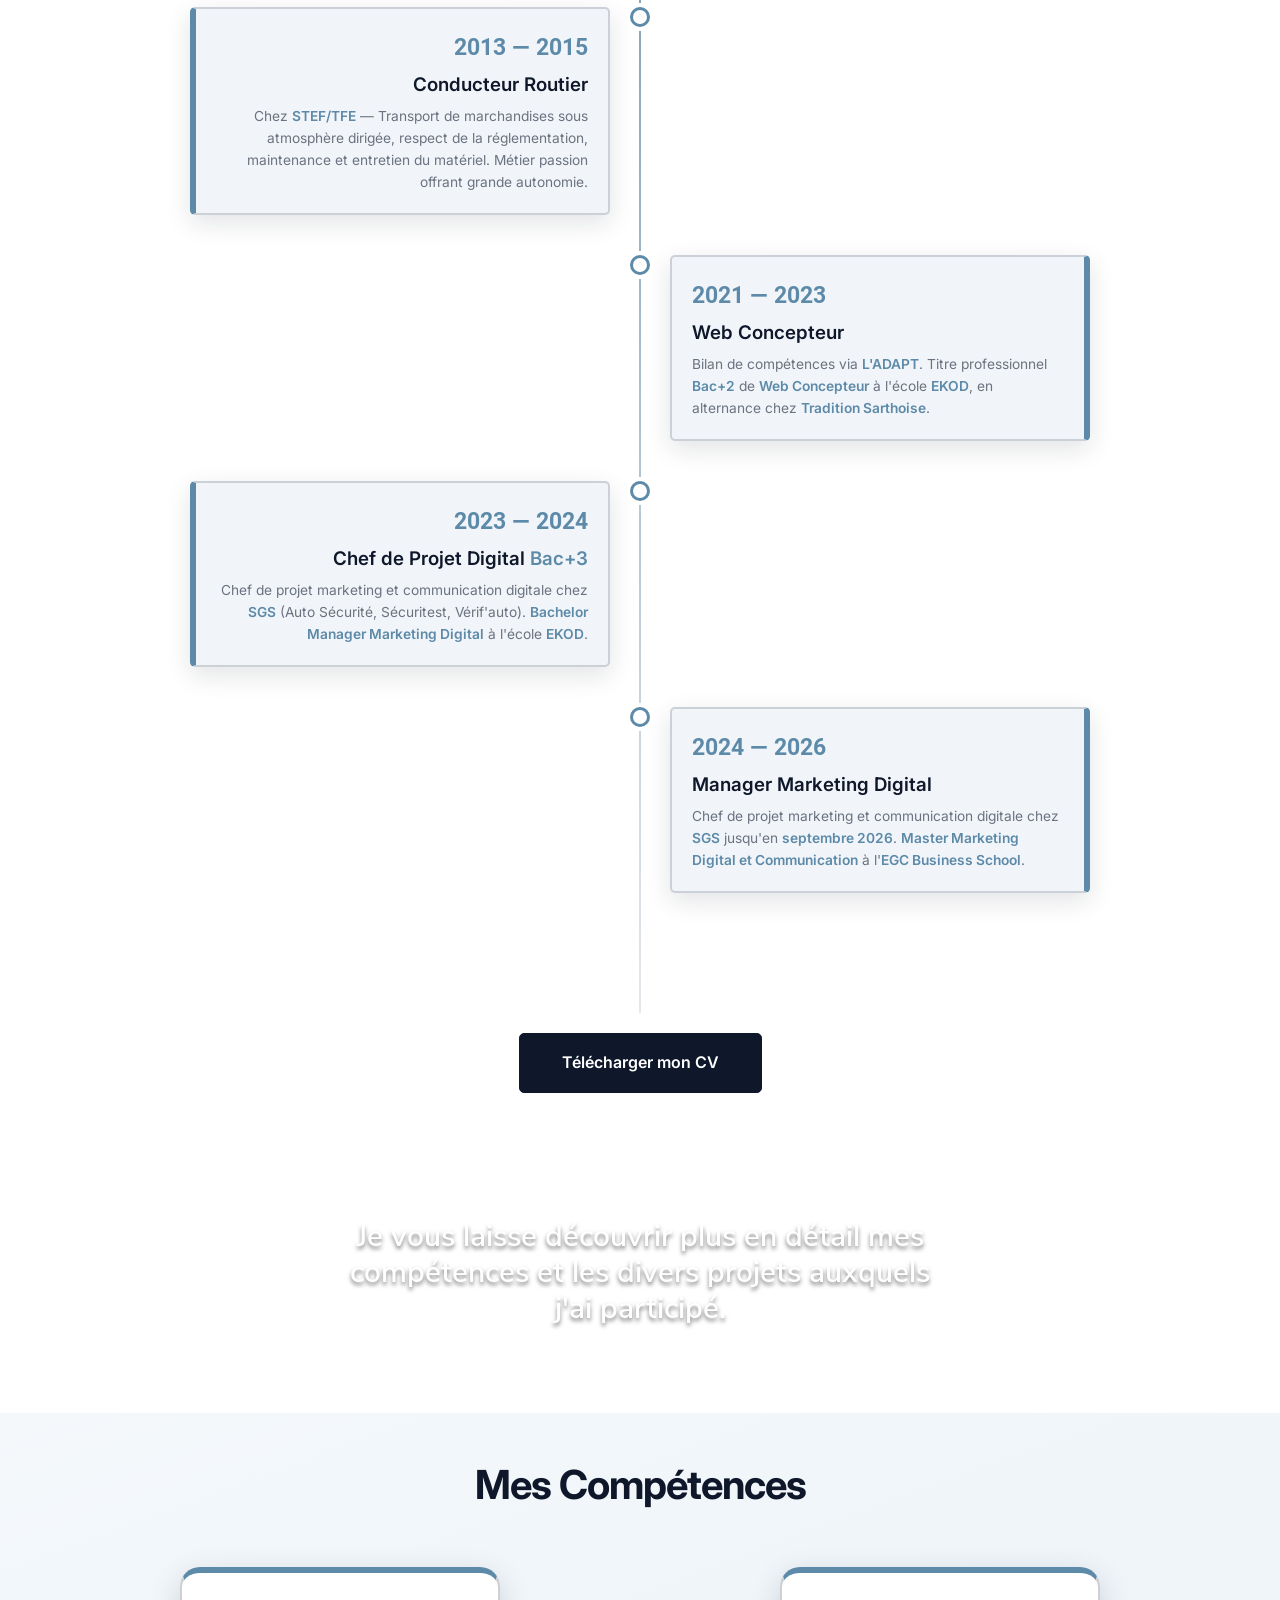
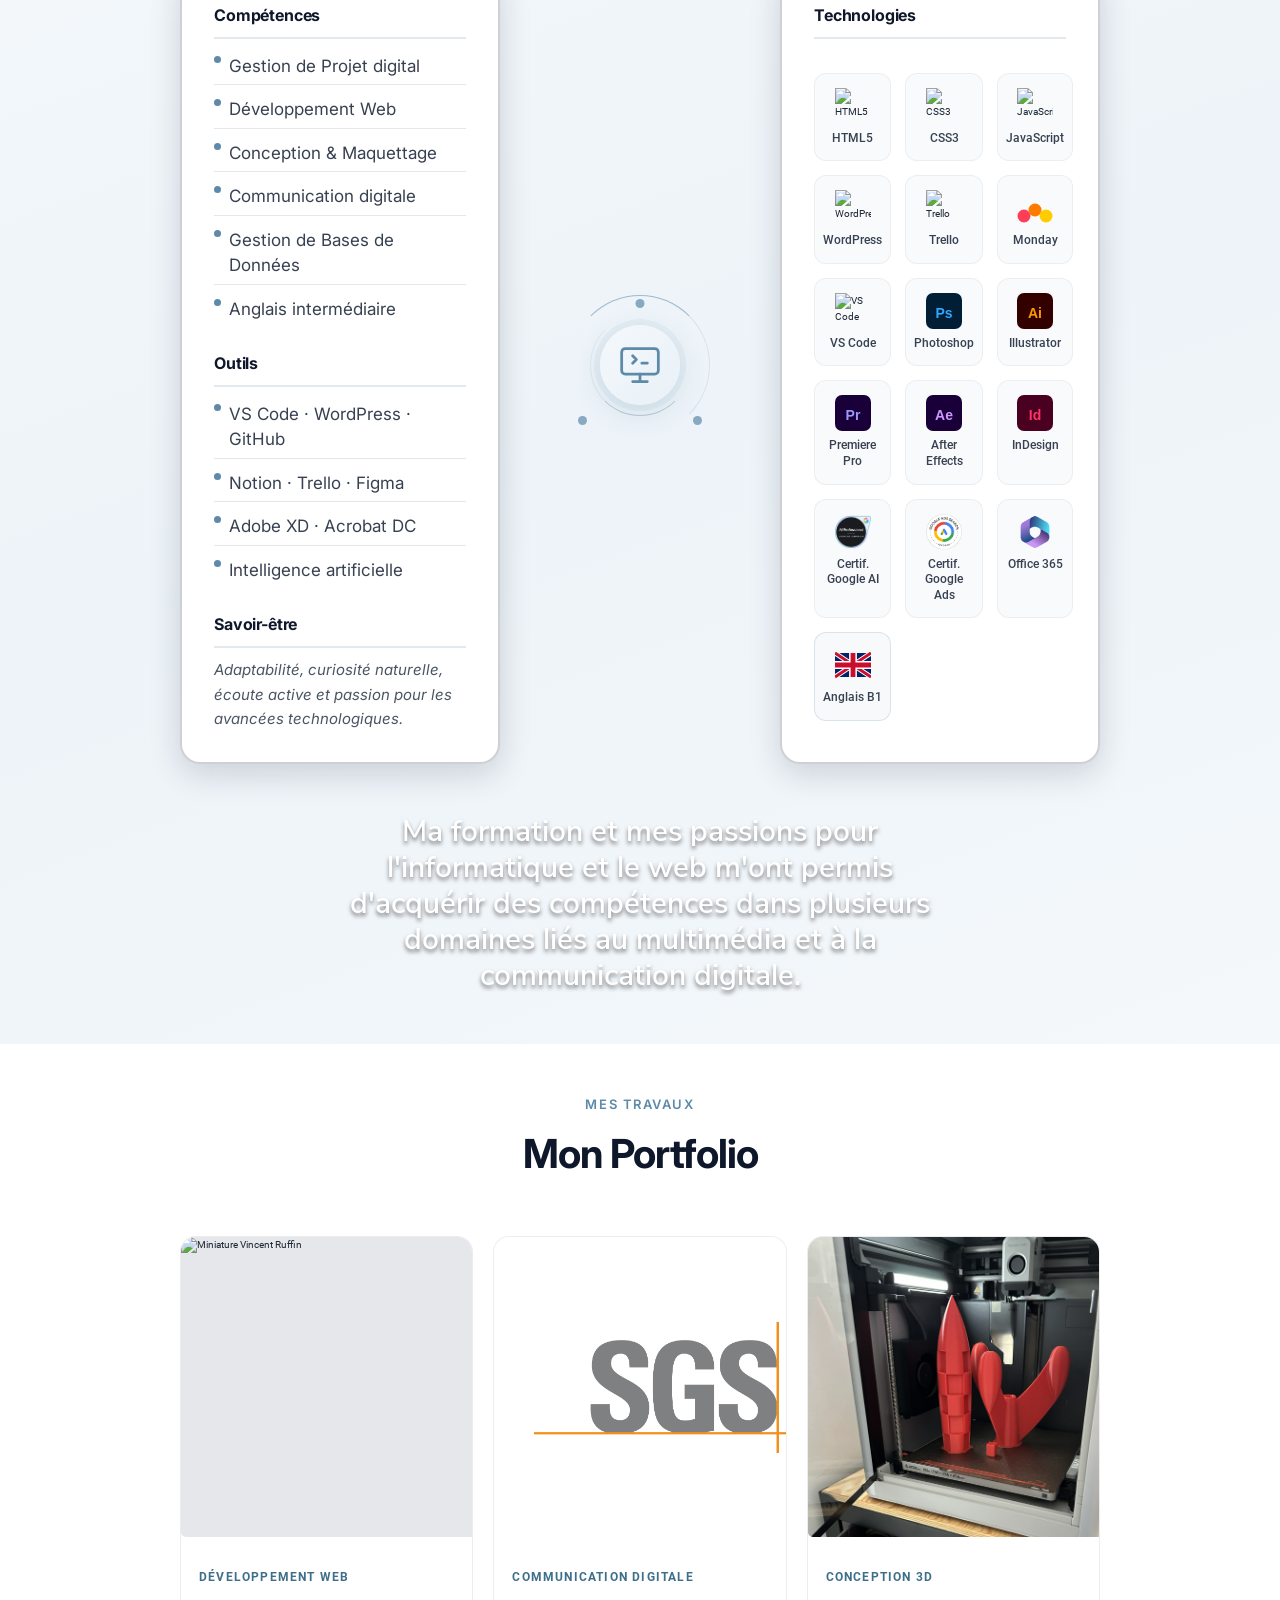
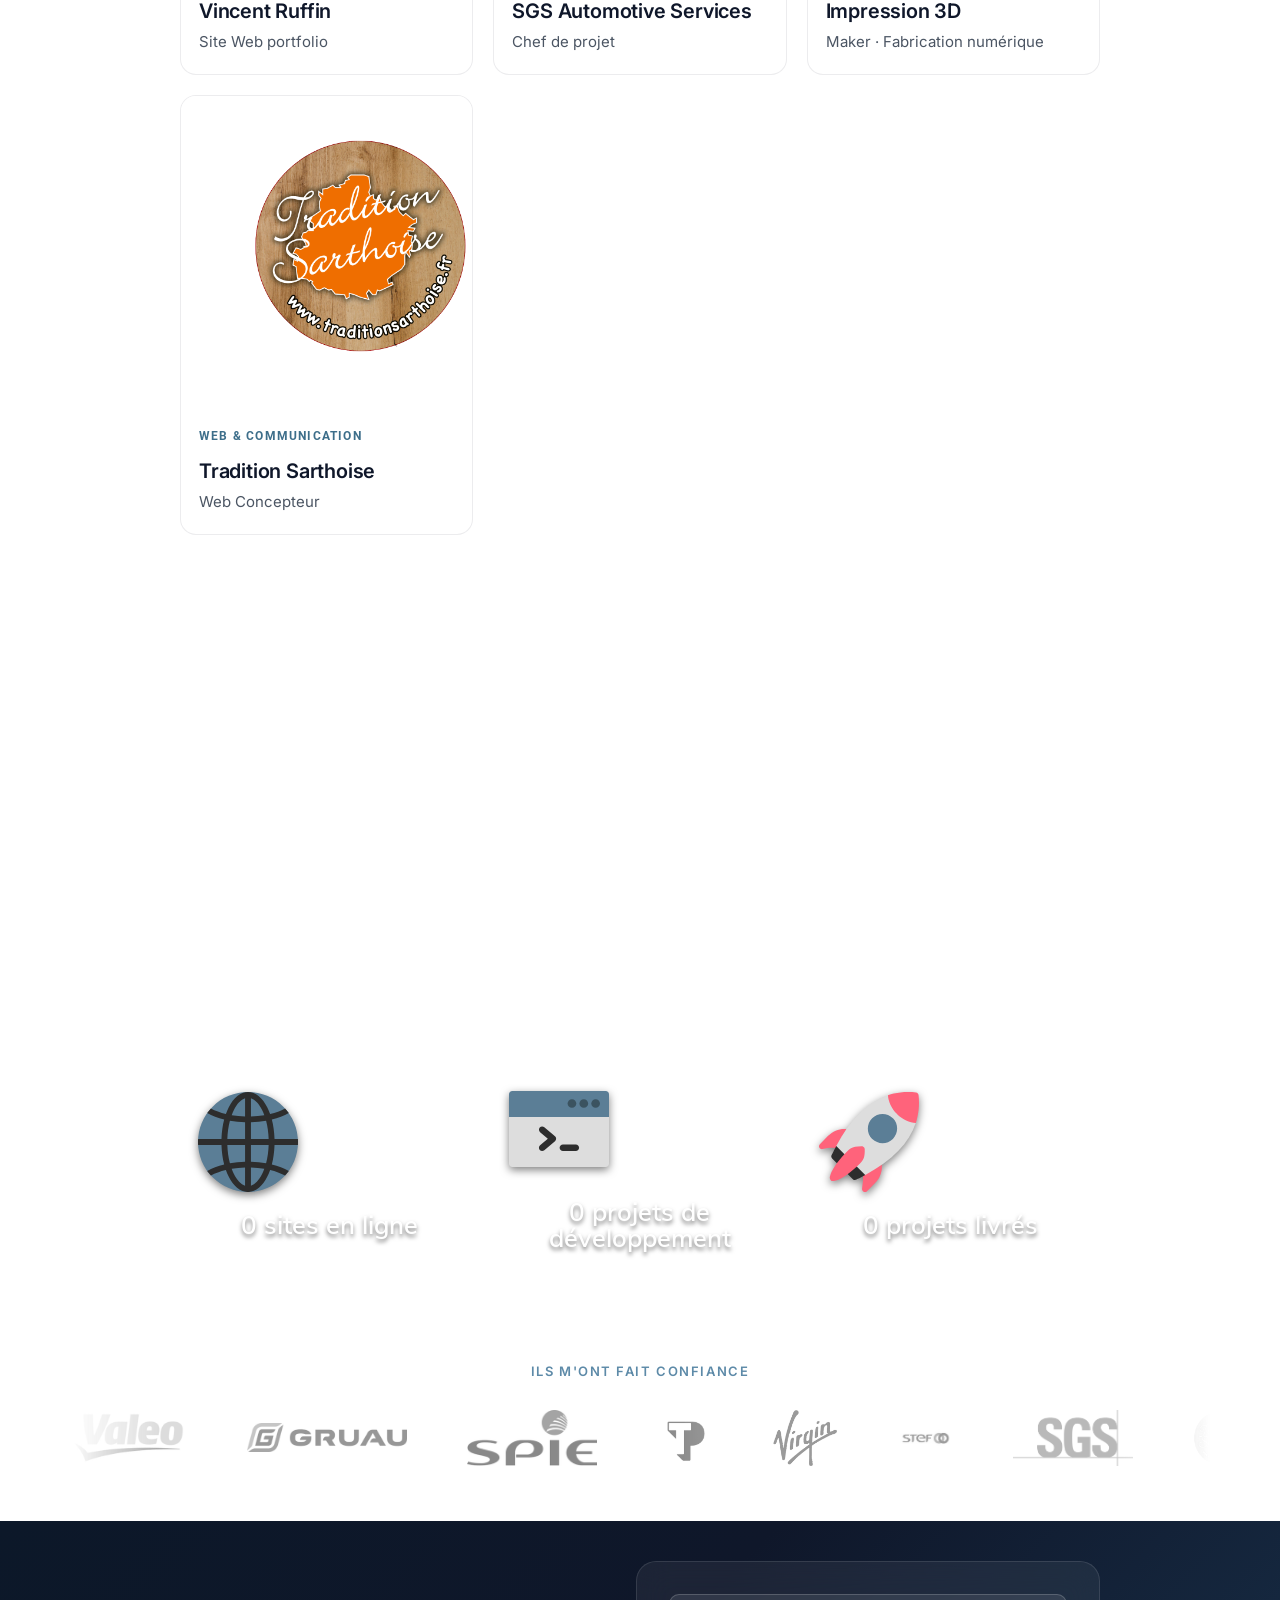
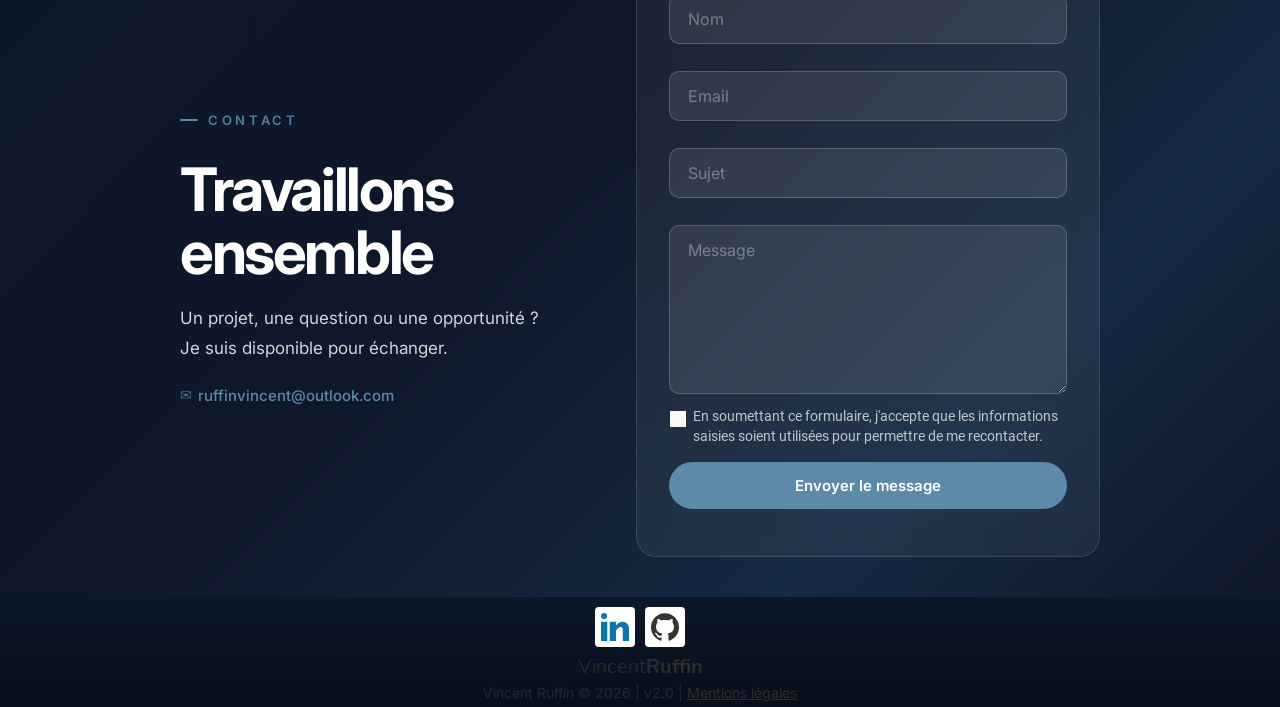
==== commit 4f175376: "Portfolio : cartes de la dernière ligne centrées, ajout de Canva au projet Chikh Touami Co-Authored-" ====
--- a/index.html
+++ b/index.html
@@ -809,6 +809,7 @@
                     <li>Mise en place des moyens de contact (téléphone, formulaire, e-mail)</li>
                 </ul>
                 <ul class="techList">
+                    <li>Canva</li>
                     <li>Odoo</li>
                 </ul>
             </div>
--- a/style.css
+++ b/style.css
@@ -5312,4 +5312,32 @@
 .portImg-contain img {
     object-fit: contain !important;
     padding: 4rem;
-}+}
+/* ==========================================
+   Grille Portfolio : cartes de la dernière ligne centrées
+   (flex-wrap au lieu de grid, même largeur de carte)
+   ========================================== */
+.port {
+    display: flex !important;
+    flex-wrap: wrap;
+    justify-content: center;
+}
+
+.port > .project {
+    flex: 0 0 calc((100% - 2 * 2rem) / 3);
+    max-width: calc((100% - 2 * 2rem) / 3);
+}
+
+@media (max-width: 900px) {
+    .port > .project {
+        flex-basis: calc((100% - 2rem) / 2);
+        max-width: calc((100% - 2rem) / 2);
+    }
+}
+
+@media (max-width: 560px) {
+    .port > .project {
+        flex-basis: 100%;
+        max-width: 100%;
+    }
+}
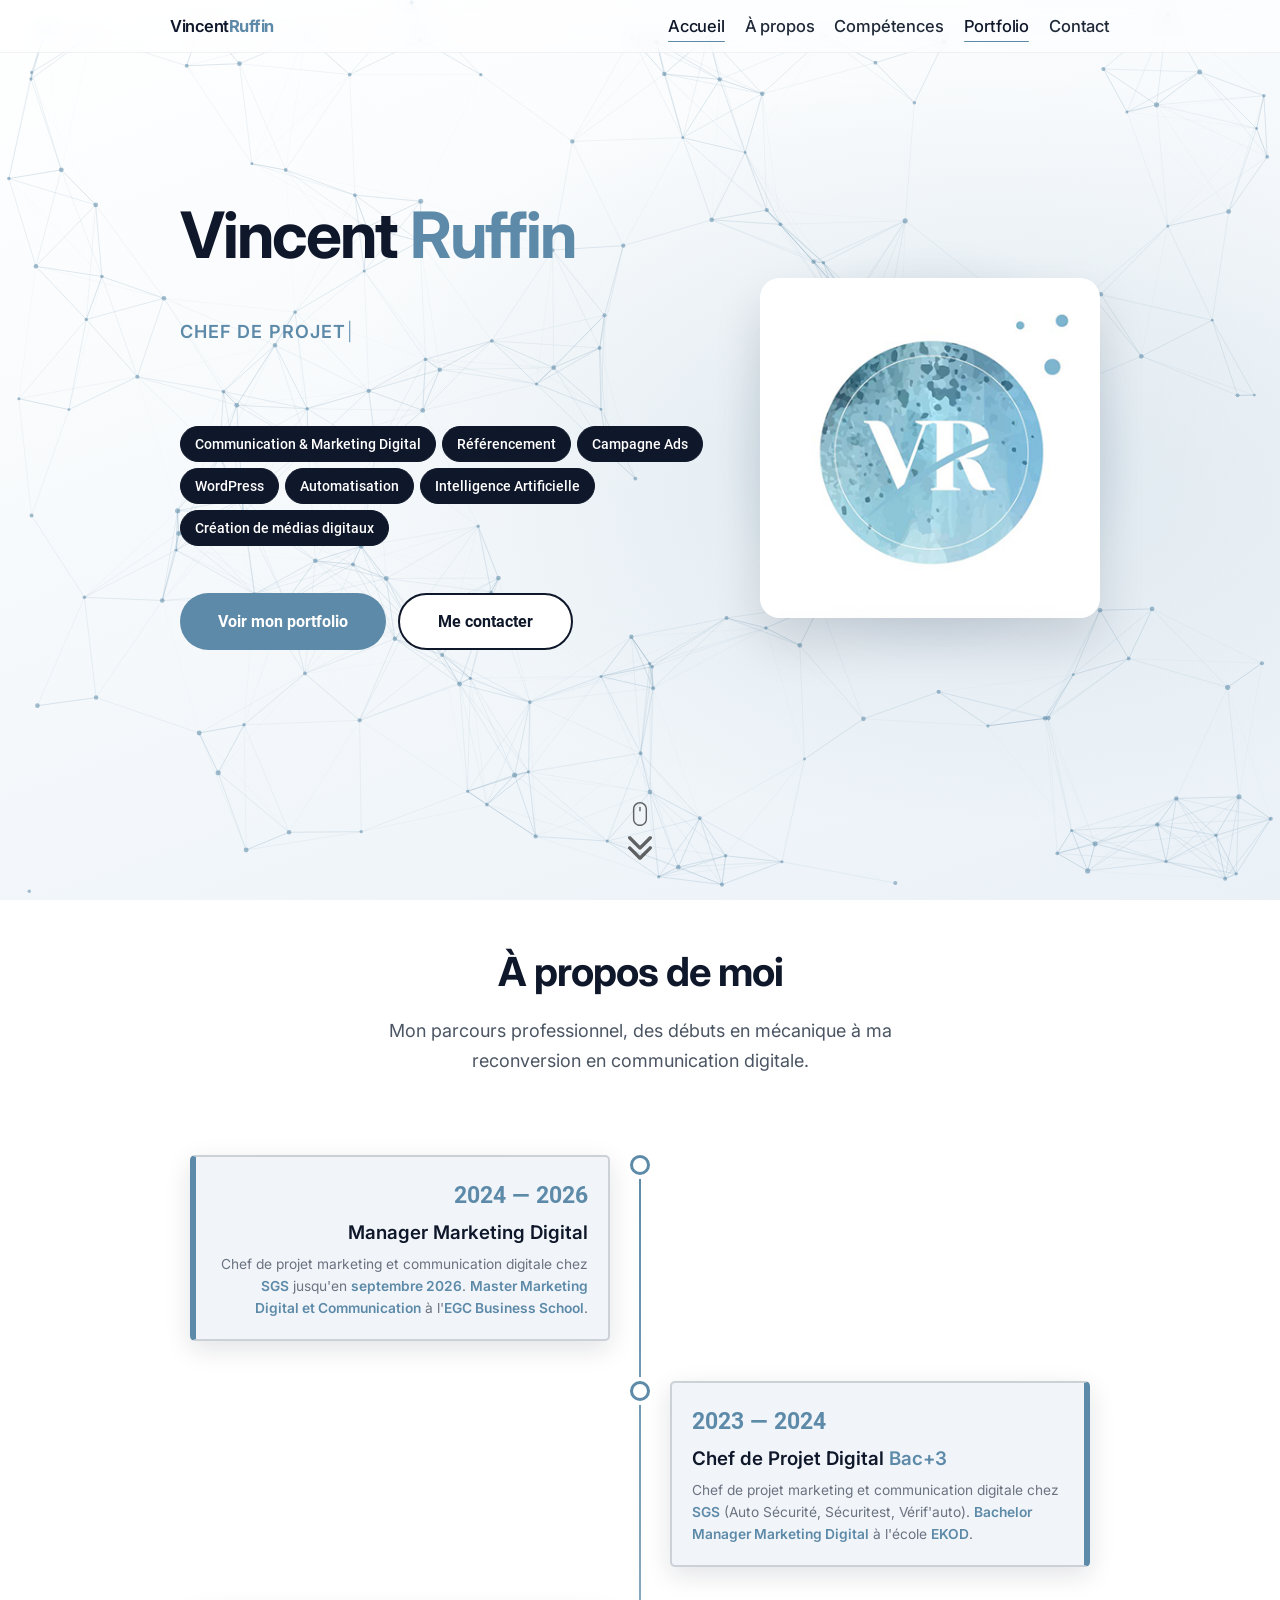
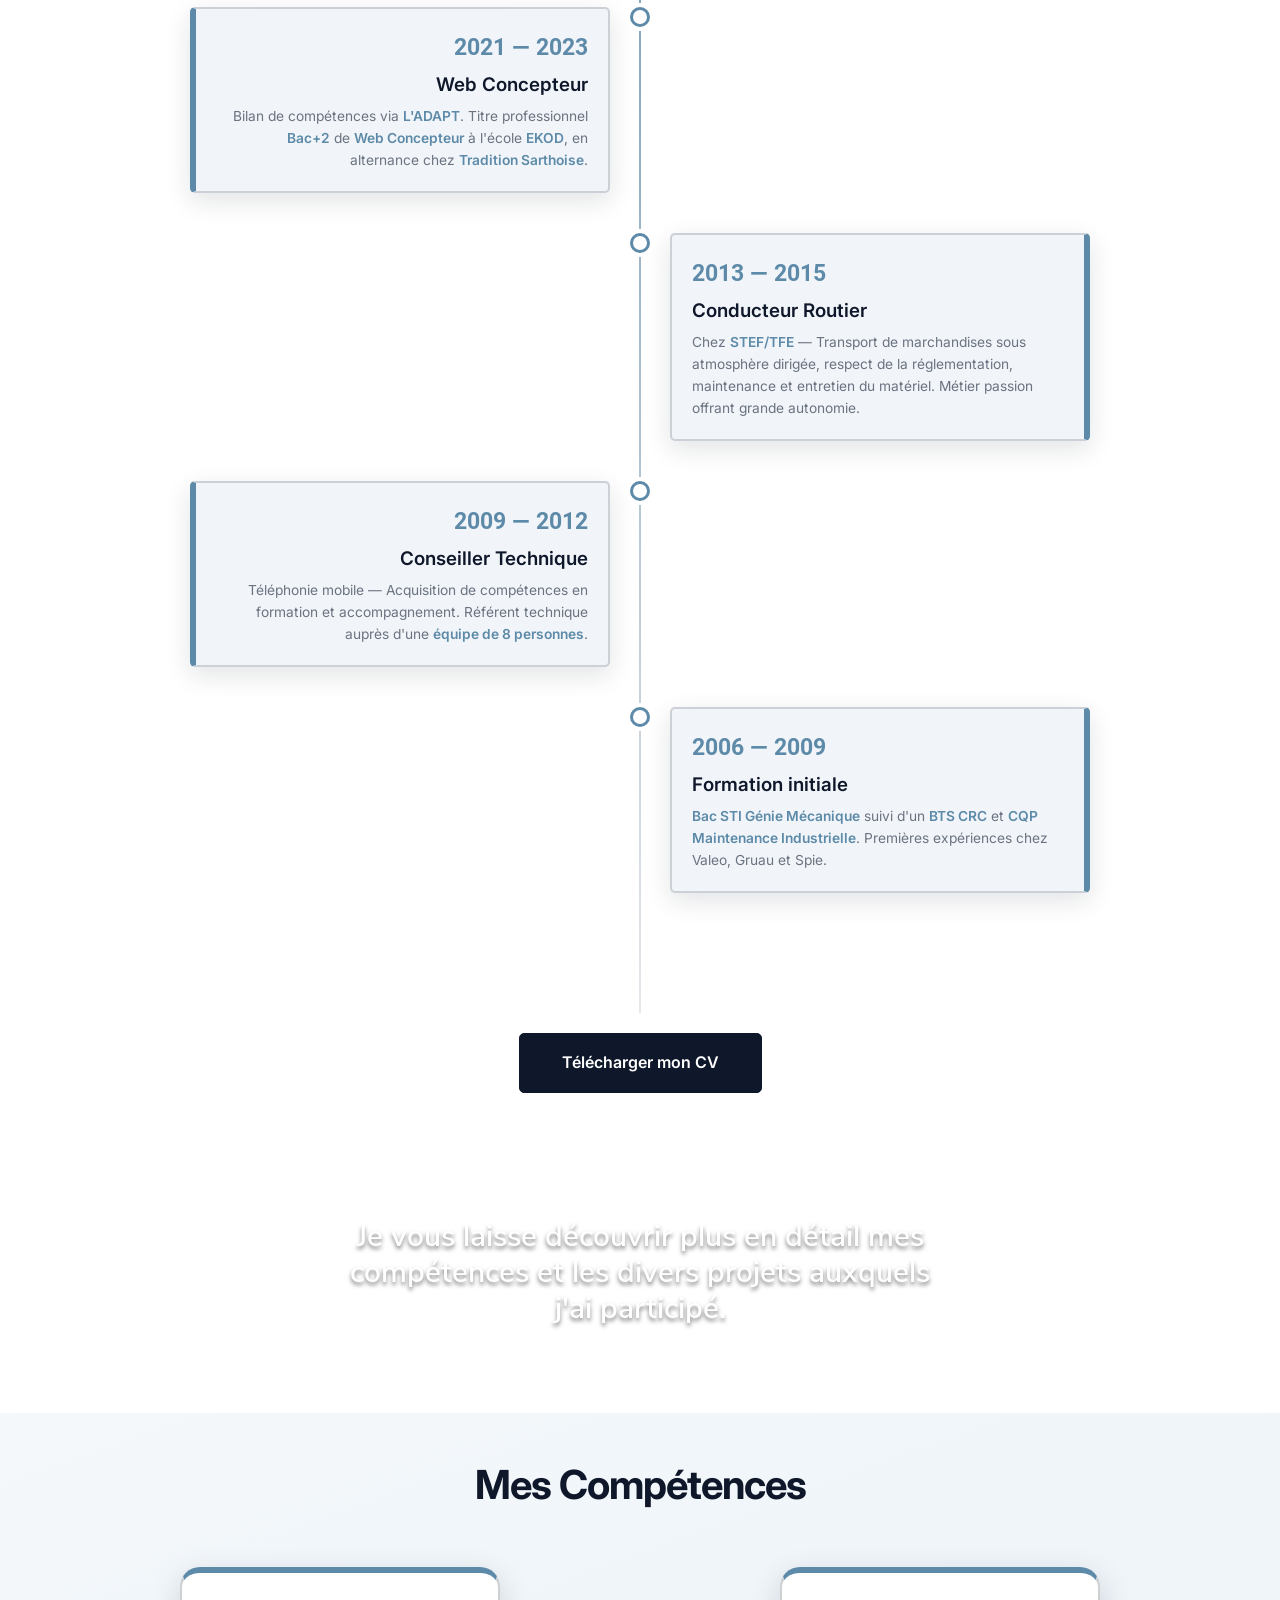
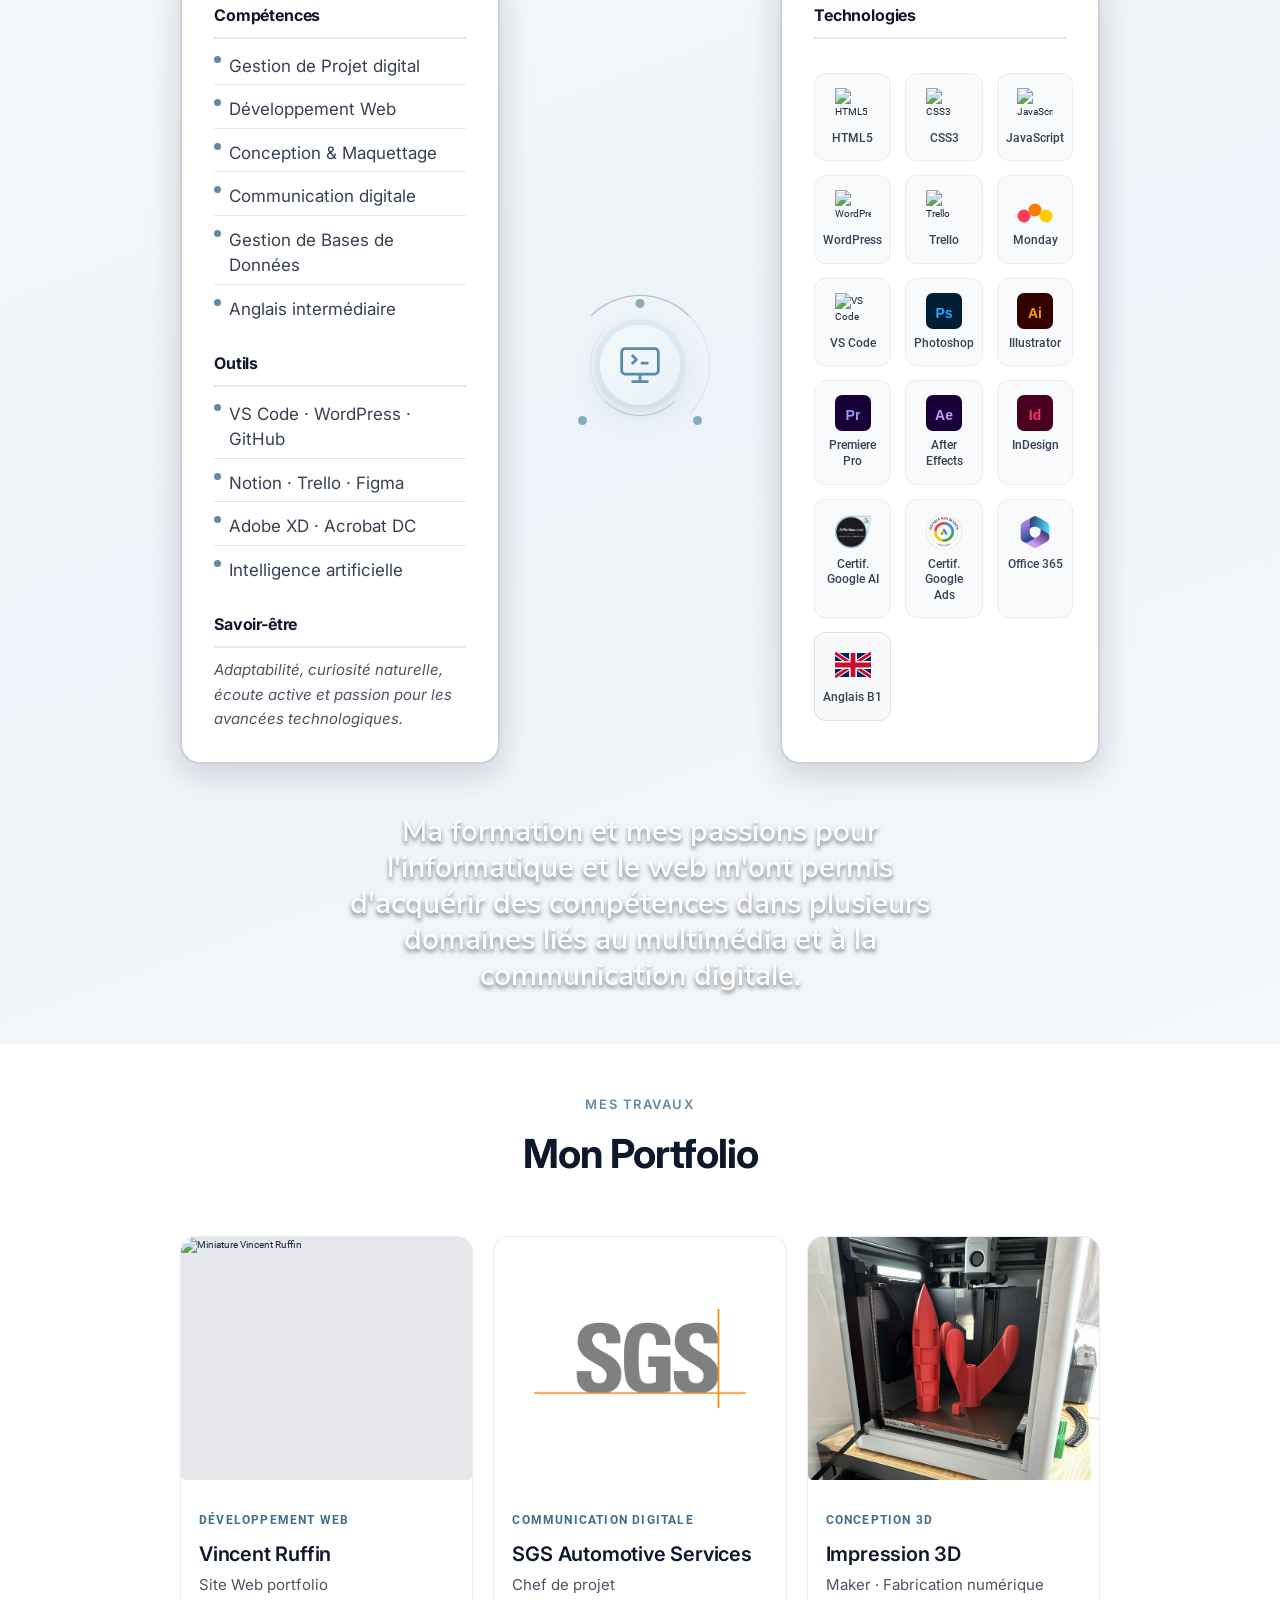
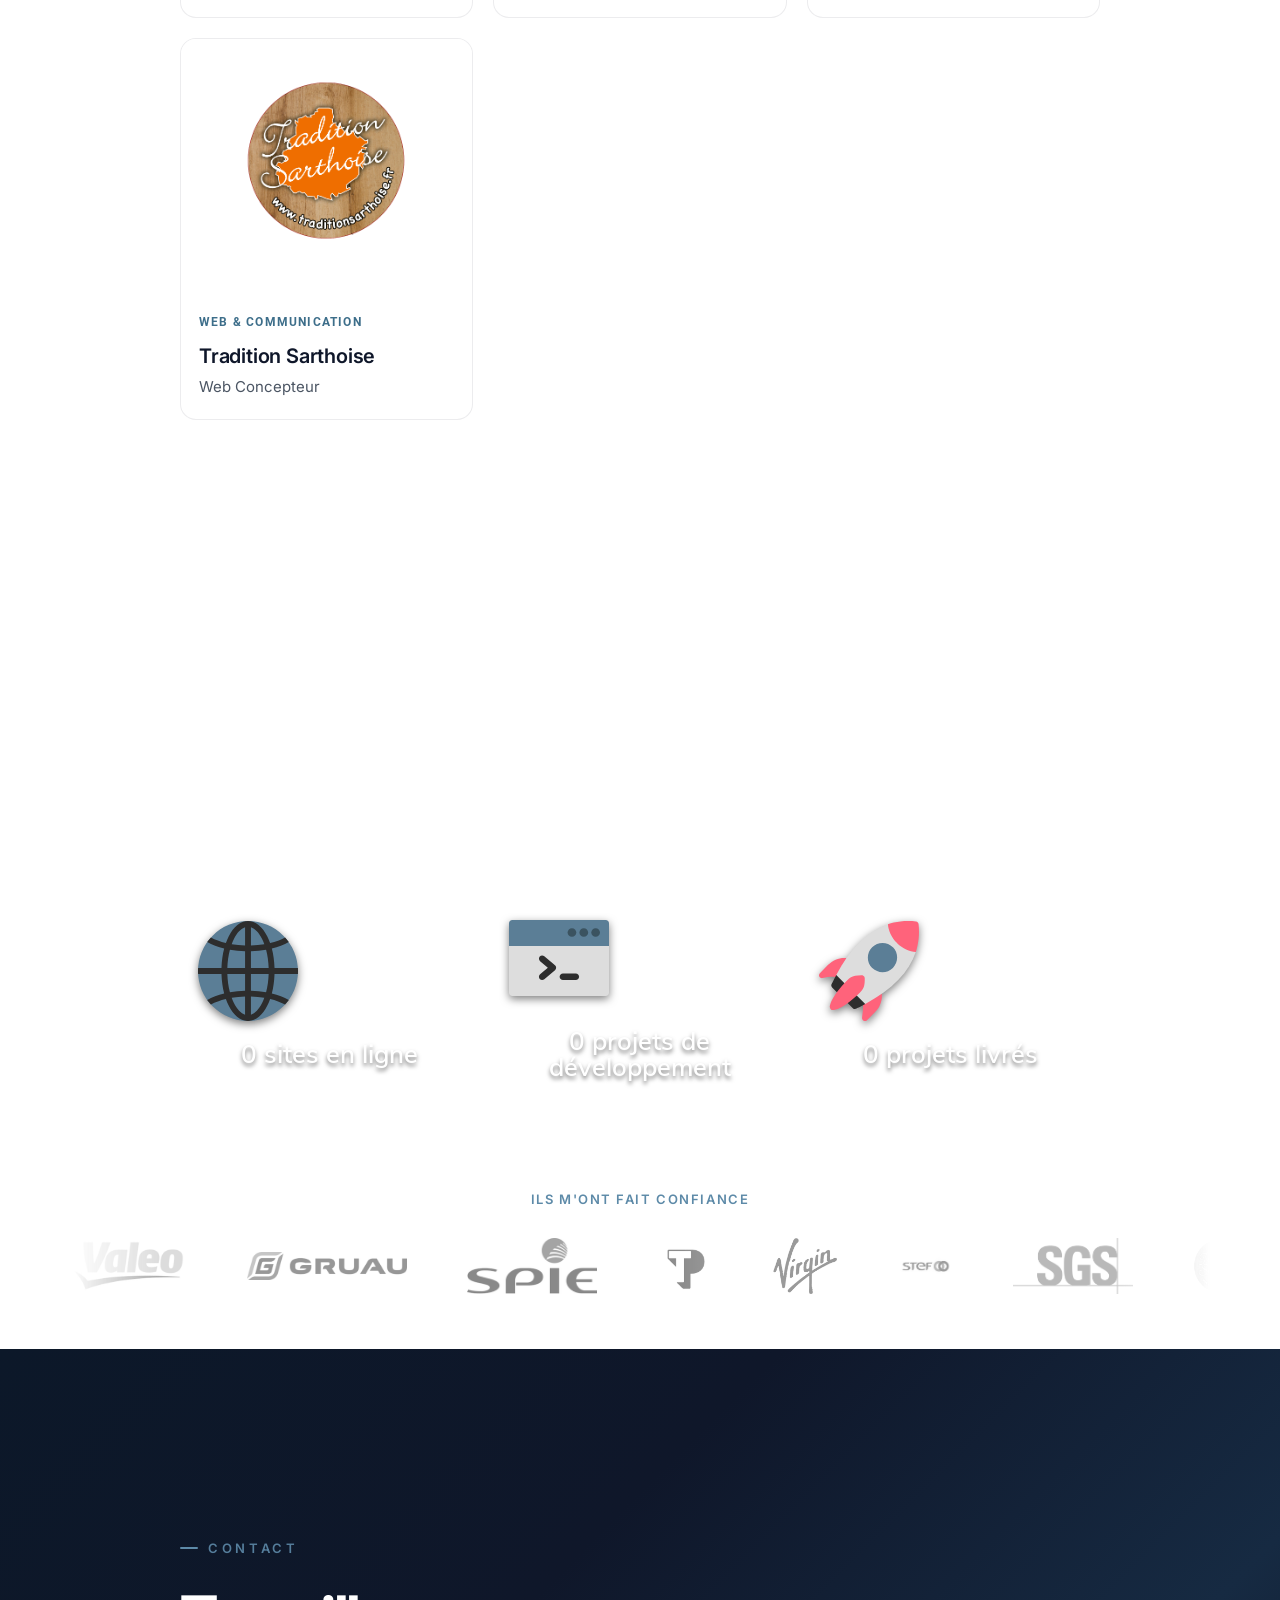
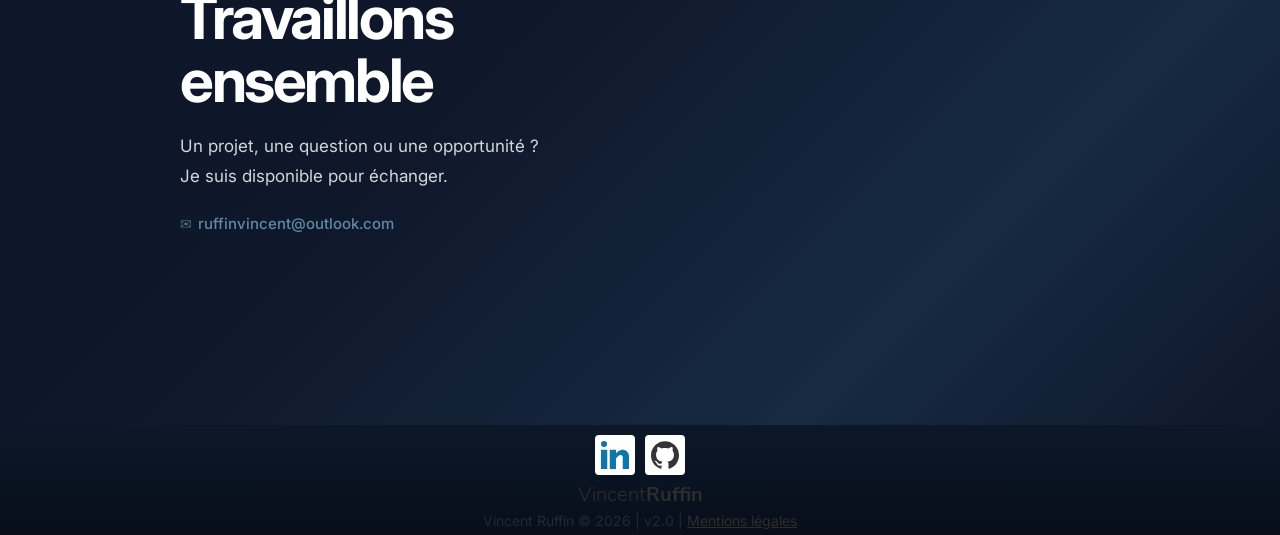
==== commit 50a7de71: "Portfolio : carte Docteur Chikh Touami renommée, parcours À propos du plus récent au plus ancien Co-" ====
--- a/index.html
+++ b/index.html
@@ -130,54 +130,54 @@
                 <div class="timeline-item">
                     <div class="timeline-dot"></div>
                     <div class="timeline-content left reveal-left">
+                        <div class="timeline-year">2024 — 2026</div>
+                        <h3>Manager Marketing Digital</h3>
+                        <p>Chef de projet marketing et communication digitale chez <span class="accent">SGS</span> jusqu'en <span class="accent">septembre 2026</span>. <span class="accent">Master Marketing Digital et Communication</span> à l'<span class="accent">EGC Business School</span>.</p>
+                    </div>
+                </div>
+
+                <div class="timeline-item">
+                    <div class="timeline-dot"></div>
+                    <div class="timeline-content right reveal-right">
+                        <div class="timeline-year">2023 — 2024</div>
+                        <h3>Chef de Projet Digital <span class="accent">Bac+3</span></h3>
+                        <p>Chef de projet marketing et communication digitale chez <span class="accent">SGS</span> (Auto Sécurité, Sécuritest, Vérif'auto). <span class="accent">Bachelor Manager Marketing Digital</span> à l'école <span class="accent">EKOD</span>.</p>
+                    </div>
+                </div>
+
+                <div class="timeline-item">
+                    <div class="timeline-dot"></div>
+                    <div class="timeline-content left reveal-left">
+                        <div class="timeline-year">2021 — 2023</div>
+                        <h3>Web Concepteur</h3>
+                        <p>Bilan de compétences via <span class="accent">L'ADAPT</span>. Titre professionnel <span class="accent">Bac+2</span> de <span class="accent">Web Concepteur</span> à l'école <span class="accent">EKOD</span>, en alternance chez <span class="accent">Tradition Sarthoise</span>.</p>
+                    </div>
+                </div>
+
+                <div class="timeline-item">
+                    <div class="timeline-dot"></div>
+                    <div class="timeline-content right reveal-right">
+                        <div class="timeline-year">2013 — 2015</div>
+                        <h3>Conducteur Routier</h3>
+                        <p>Chez <span class="accent">STEF/TFE</span> — Transport de marchandises sous atmosphère dirigée, respect de la réglementation, maintenance et entretien du matériel. Métier passion offrant grande autonomie.</p>
+                    </div>
+                </div>
+
+                <div class="timeline-item">
+                    <div class="timeline-dot"></div>
+                    <div class="timeline-content left reveal-left">
+                        <div class="timeline-year">2009 — 2012</div>
+                        <h3>Conseiller Technique</h3>
+                        <p>Téléphonie mobile — Acquisition de compétences en formation et accompagnement. Référent technique auprès d'une <span class="accent">équipe de 8 personnes</span>.</p>
+                    </div>
+                </div>
+
+                <div class="timeline-item">
+                    <div class="timeline-dot"></div>
+                    <div class="timeline-content right reveal-right">
                         <div class="timeline-year">2006 — 2009</div>
                         <h3>Formation initiale</h3>
                         <p><span class="accent">Bac STI Génie Mécanique</span> suivi d'un <span class="accent">BTS CRC</span> et <span class="accent">CQP Maintenance Industrielle</span>. Premières expériences chez Valeo, Gruau et Spie.</p>
-                    </div>
-                </div>
-
-                <div class="timeline-item">
-                    <div class="timeline-dot"></div>
-                    <div class="timeline-content right reveal-right">
-                        <div class="timeline-year">2009 — 2012</div>
-                        <h3>Conseiller Technique</h3>
-                        <p>Téléphonie mobile — Acquisition de compétences en formation et accompagnement. Référent technique auprès d'une <span class="accent">équipe de 8 personnes</span>.</p>
-                    </div>
-                </div>
-
-                <div class="timeline-item">
-                    <div class="timeline-dot"></div>
-                    <div class="timeline-content left reveal-left">
-                        <div class="timeline-year">2013 — 2015</div>
-                        <h3>Conducteur Routier</h3>
-                        <p>Chez <span class="accent">STEF/TFE</span> — Transport de marchandises sous atmosphère dirigée, respect de la réglementation, maintenance et entretien du matériel. Métier passion offrant grande autonomie.</p>
-                    </div>
-                </div>
-
-                <div class="timeline-item">
-                    <div class="timeline-dot"></div>
-                    <div class="timeline-content right reveal-right">
-                        <div class="timeline-year">2021 — 2023</div>
-                        <h3>Web Concepteur</h3>
-                        <p>Bilan de compétences via <span class="accent">L'ADAPT</span>. Titre professionnel <span class="accent">Bac+2</span> de <span class="accent">Web Concepteur</span> à l'école <span class="accent">EKOD</span>, en alternance chez <span class="accent">Tradition Sarthoise</span>.</p>
-                    </div>
-                </div>
-
-                <div class="timeline-item">
-                    <div class="timeline-dot"></div>
-                    <div class="timeline-content left reveal-left">
-                        <div class="timeline-year">2023 — 2024</div>
-                        <h3>Chef de Projet Digital <span class="accent">Bac+3</span></h3>
-                        <p>Chef de projet marketing et communication digitale chez <span class="accent">SGS</span> (Auto Sécurité, Sécuritest, Vérif'auto). <span class="accent">Bachelor Manager Marketing Digital</span> à l'école <span class="accent">EKOD</span>.</p>
-                    </div>
-                </div>
-
-                <div class="timeline-item">
-                    <div class="timeline-dot"></div>
-                    <div class="timeline-content right reveal-right">
-                        <div class="timeline-year">2024 — 2026</div>
-                        <h3>Manager Marketing Digital</h3>
-                        <p>Chef de projet marketing et communication digitale chez <span class="accent">SGS</span> jusqu'en <span class="accent">septembre 2026</span>. <span class="accent">Master Marketing Digital et Communication</span> à l'<span class="accent">EGC Business School</span>.</p>
                     </div>
                 </div>
             </div>
@@ -429,7 +429,7 @@
                             <p>Site web</p>
                         </div>
                     </a>
-                    <a href="#ChikhTouami" title="Samira Chikh Touami" class="project">
+                    <a href="#ChikhTouami" title="Docteur Chikh Touami" class="project">
                         <div class="portImg">
                             <img src="portfolio/ChikhTouami/carte_visite.png" alt="Carte de visite de Samira Chikh Touami, ophtalmologiste"/>
                             <div class="project-overlay">
@@ -437,9 +437,9 @@
                             </div>
                         </div>
                         <div class="project-info">
-                            <span class="project-cat">Identité Visuelle &amp; Web</span>
-                            <h2>Samira Chikh Touami</h2>
-                            <p>Identité visuelle, carte de visite et site one page Odoo</p>
+                            <span class="project-cat">Identité graphique et web</span>
+                            <h2>Docteur Chikh Touami</h2>
+                            <p>Site web</p>
                         </div>
                     </a>
             </div>
--- a/style.css
+++ b/style.css
@@ -5341,3 +5341,20 @@
         max-width: 100%;
     }
 }
+
+/* ==========================================
+   Images des cartes : pleine largeur de la carte, centrées
+   (remplace les anciennes tailles fixes 36rem x 30rem / 95vw
+   qui laissaient une bande vide à droite)
+   ========================================== */
+.port > .project > .portImg {
+    width: 100% !important;
+    height: auto !important;
+    aspect-ratio: 6 / 5;
+}
+
+.port > .project > .portImg > img {
+    width: 100% !important;
+    height: 100% !important;
+    object-position: center;
+}
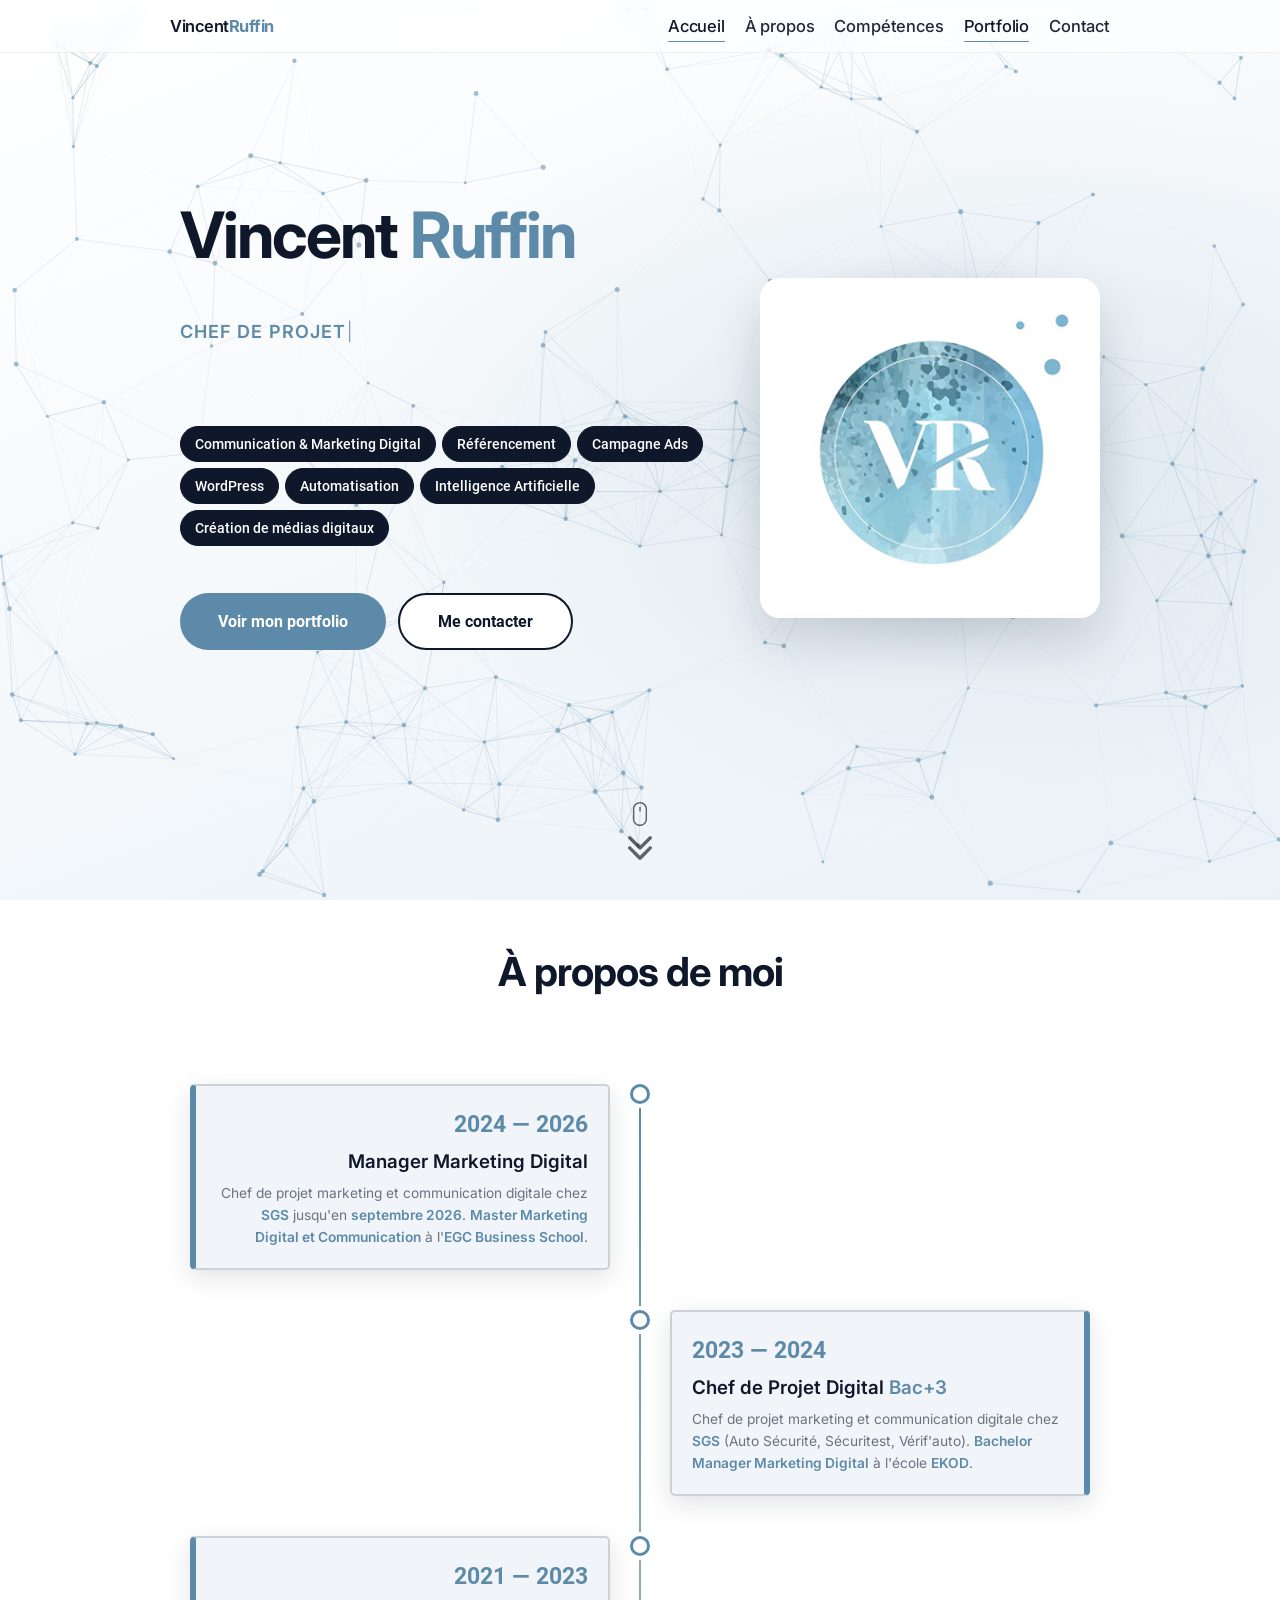
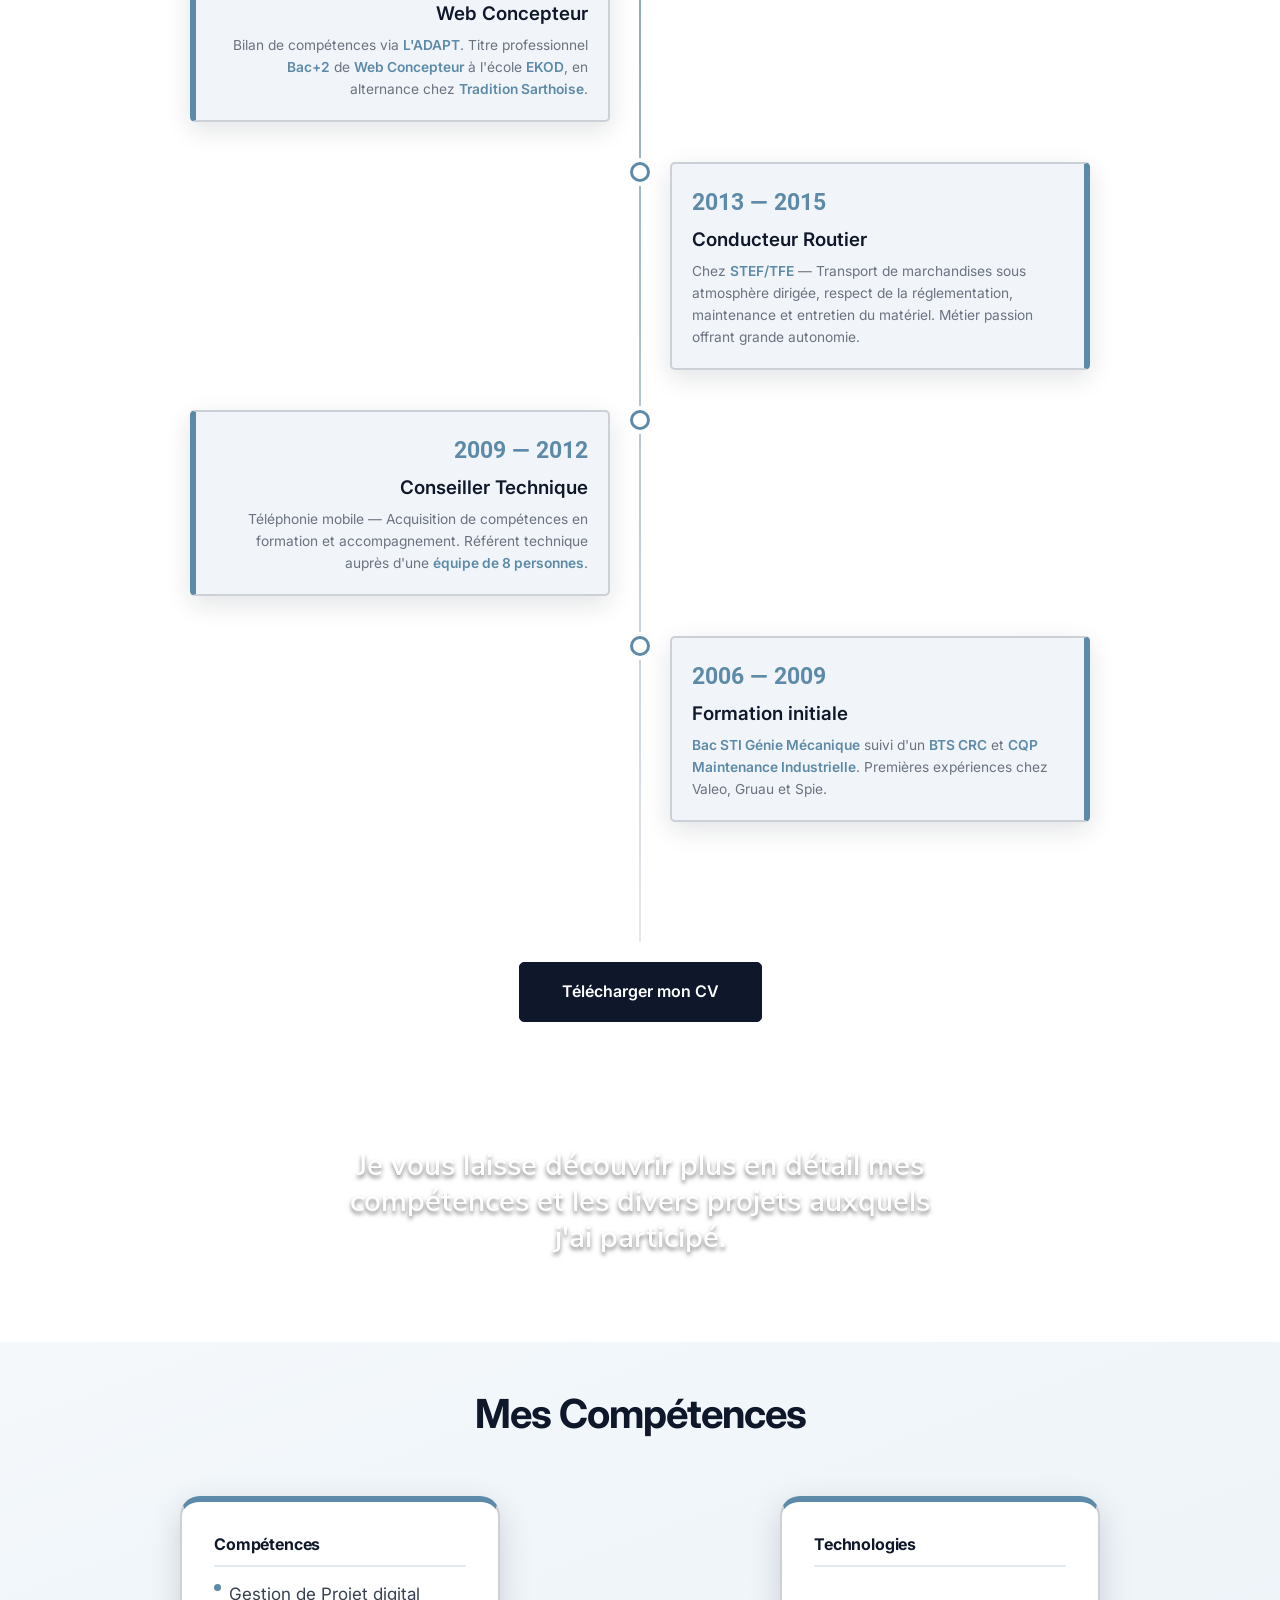
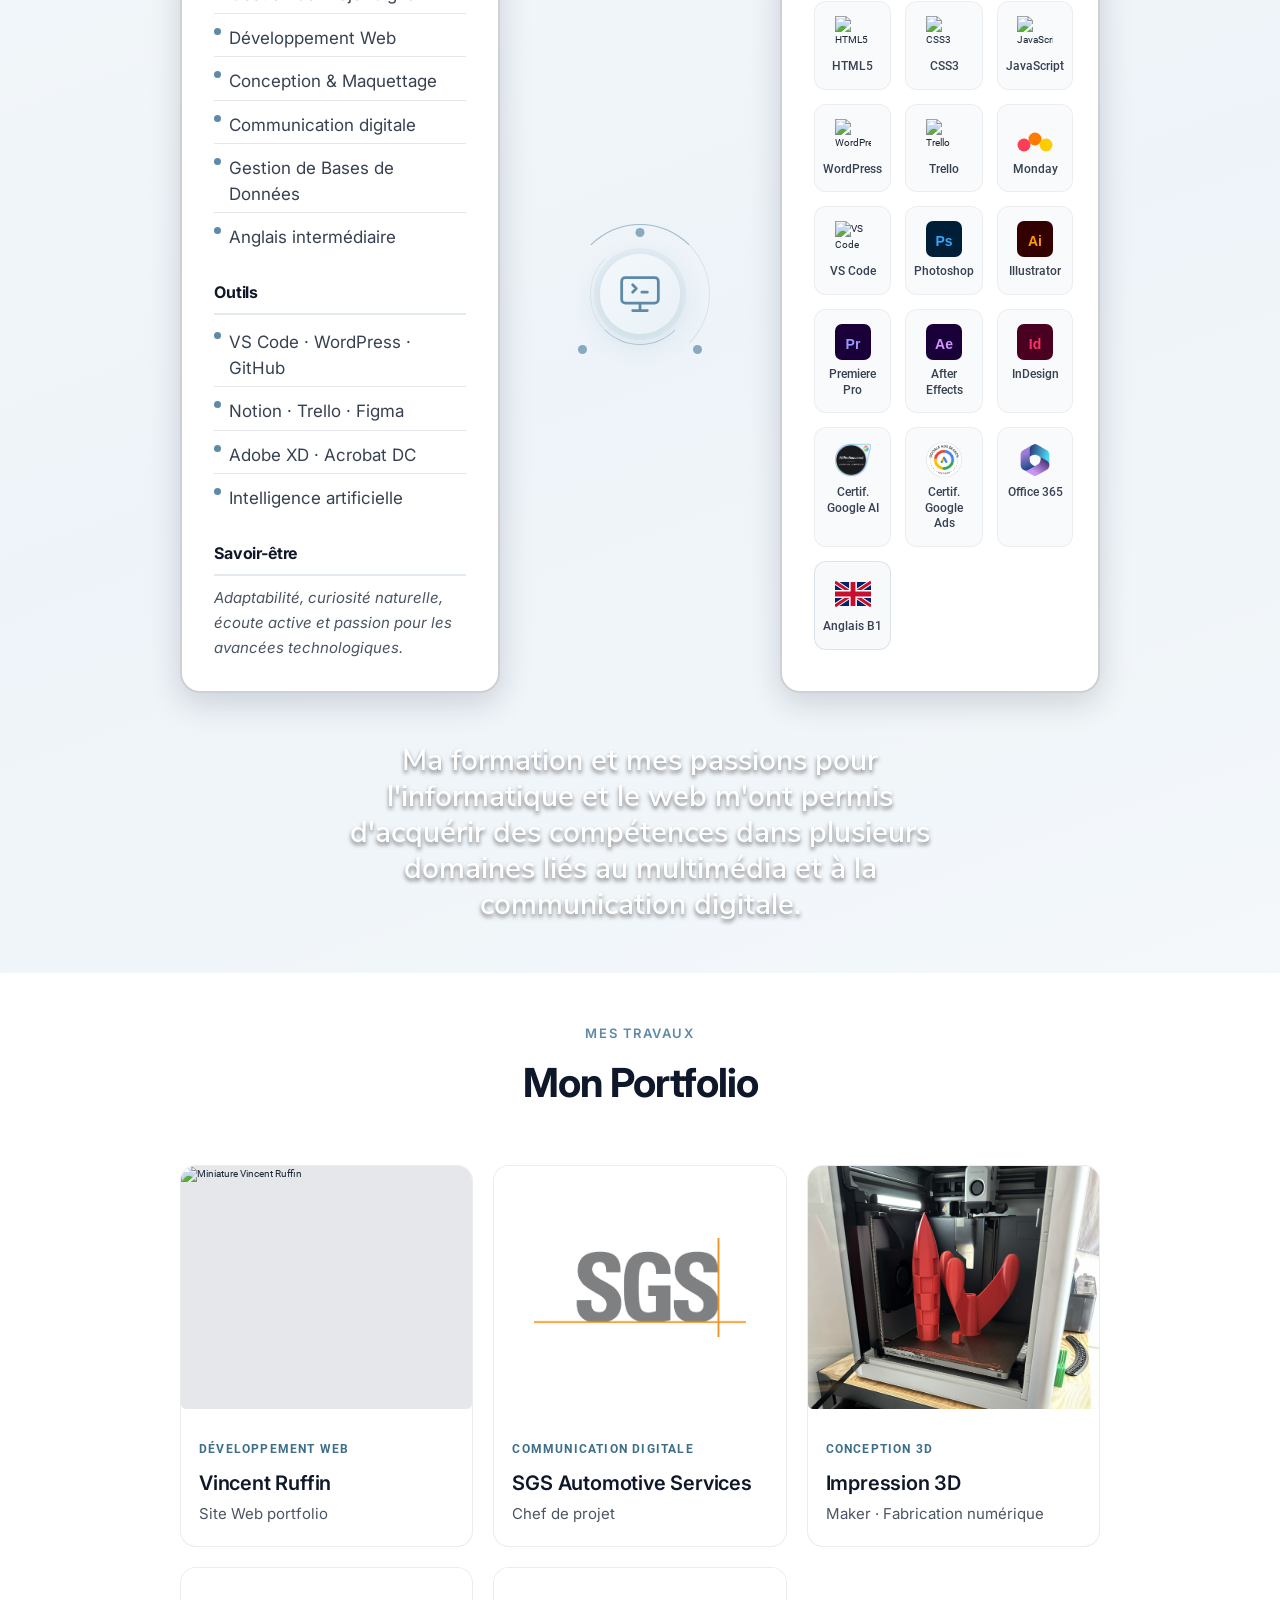
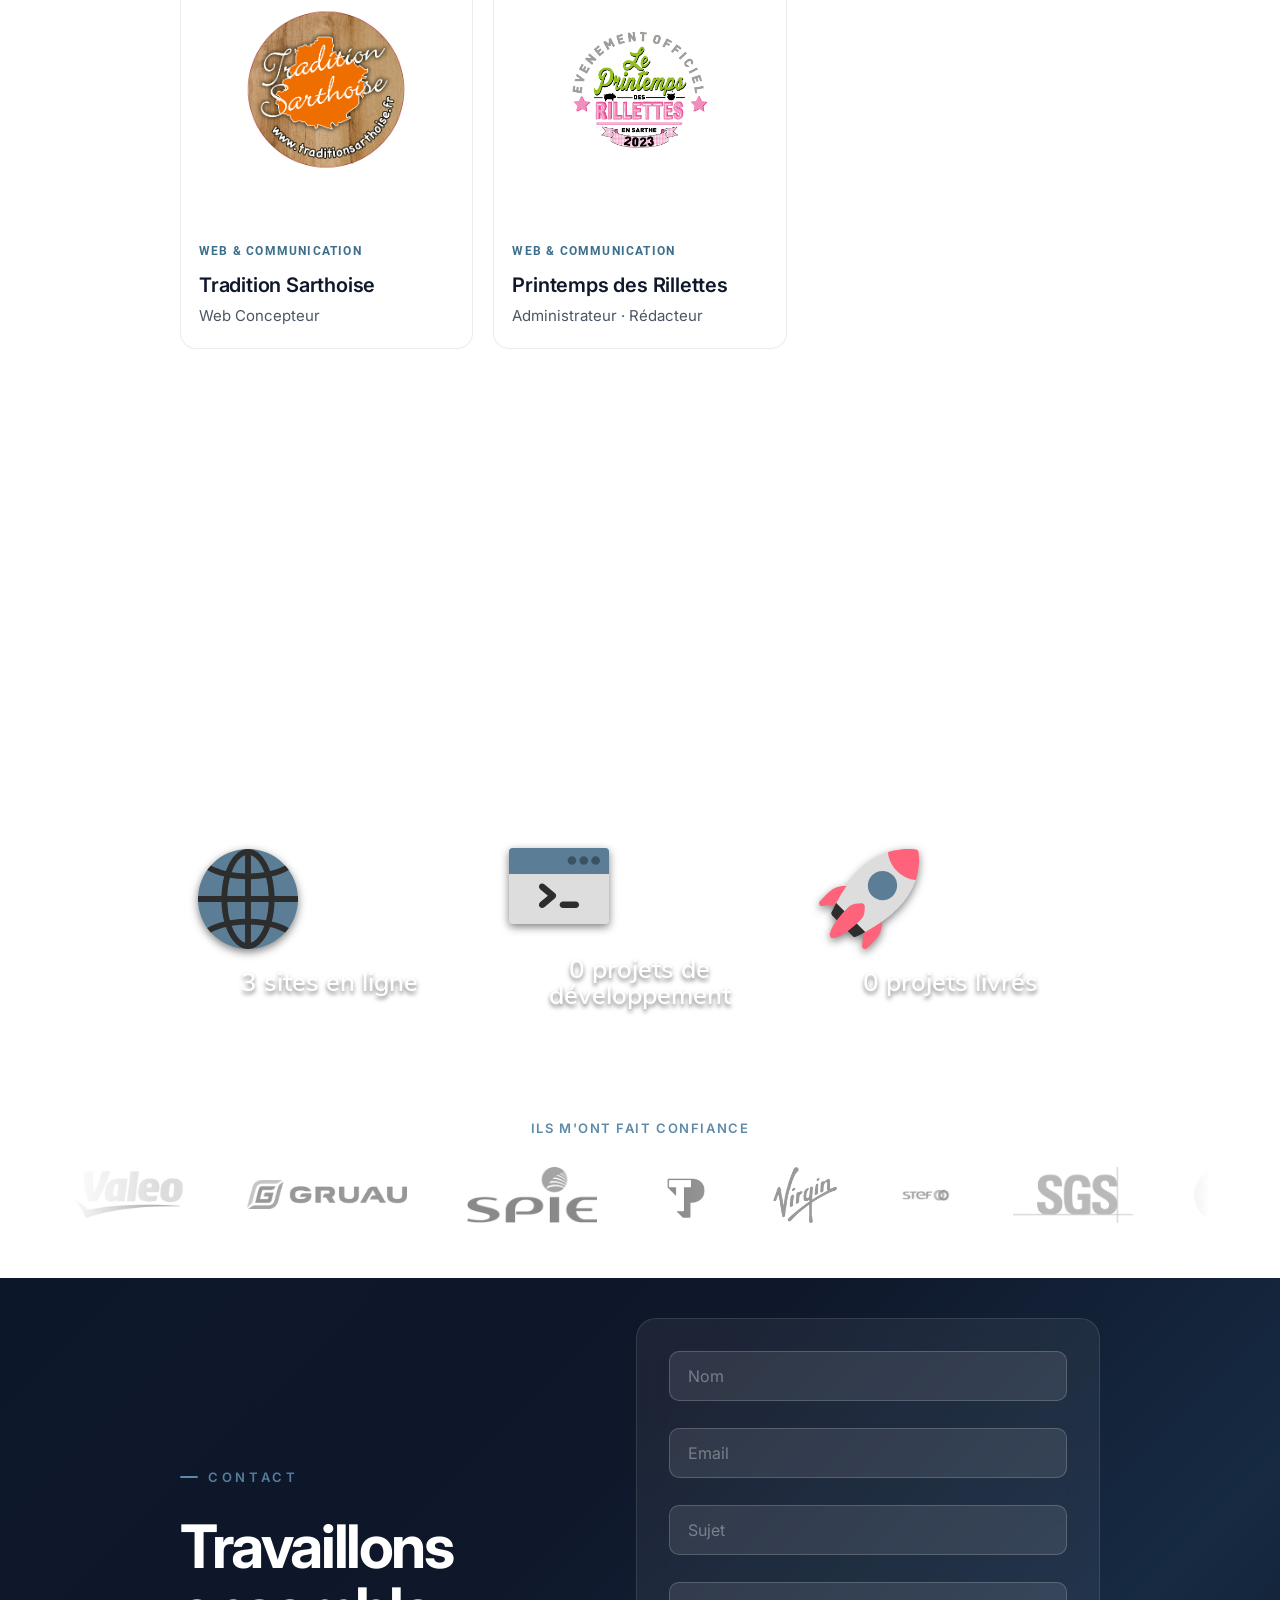
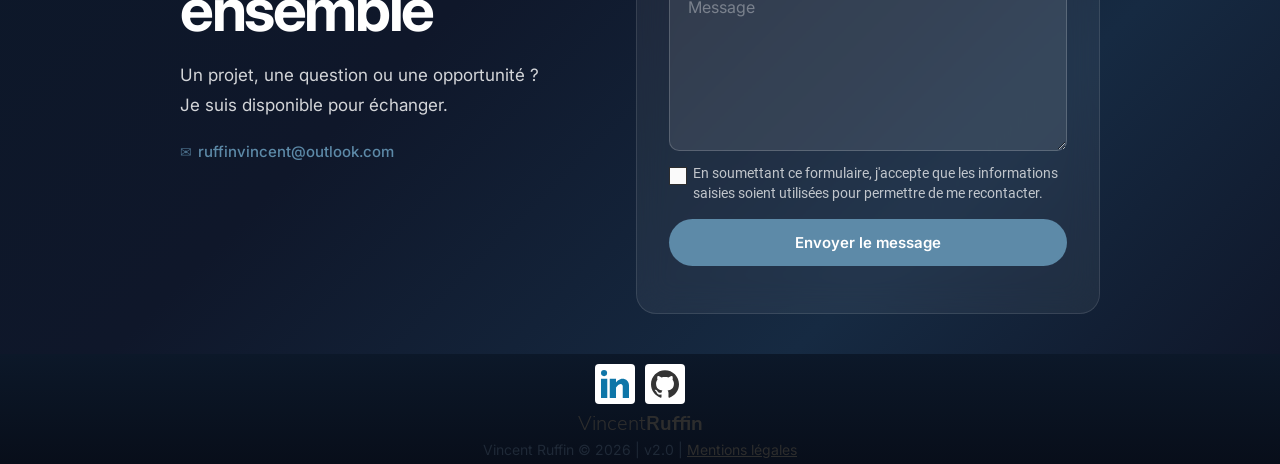
==== commit eedbdc6a: "Portfolio : suppression de la phrase d'intro de la rubrique À propos Co-Authored-By: Claude Opus 5.5" ====
--- a/index.html
+++ b/index.html
@@ -124,7 +124,6 @@
     <section id="about">
         <div>
             <h1>À propos de moi</h1>
-            <p class="section-intro">Mon parcours professionnel, des débuts en mécanique à ma reconversion en communication digitale.</p>
             
             <div class="timeline">
                 <div class="timeline-item">
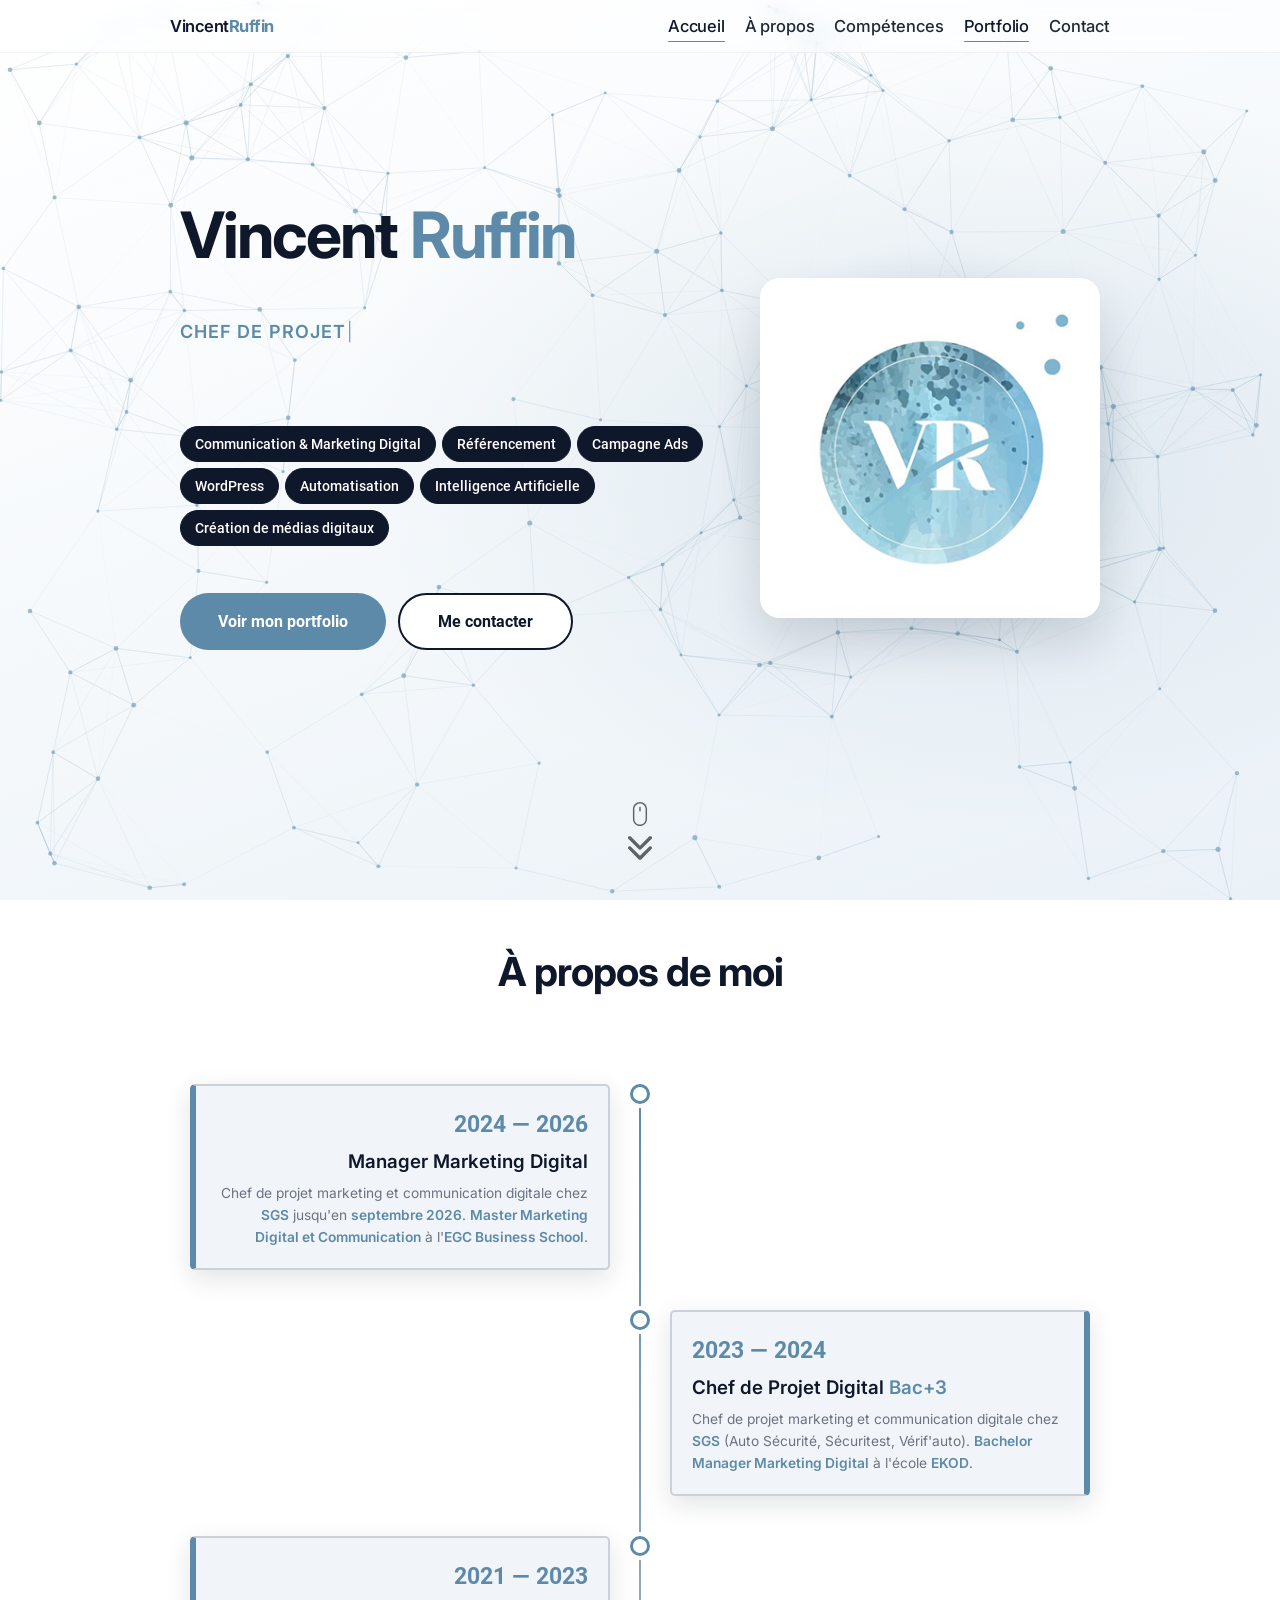
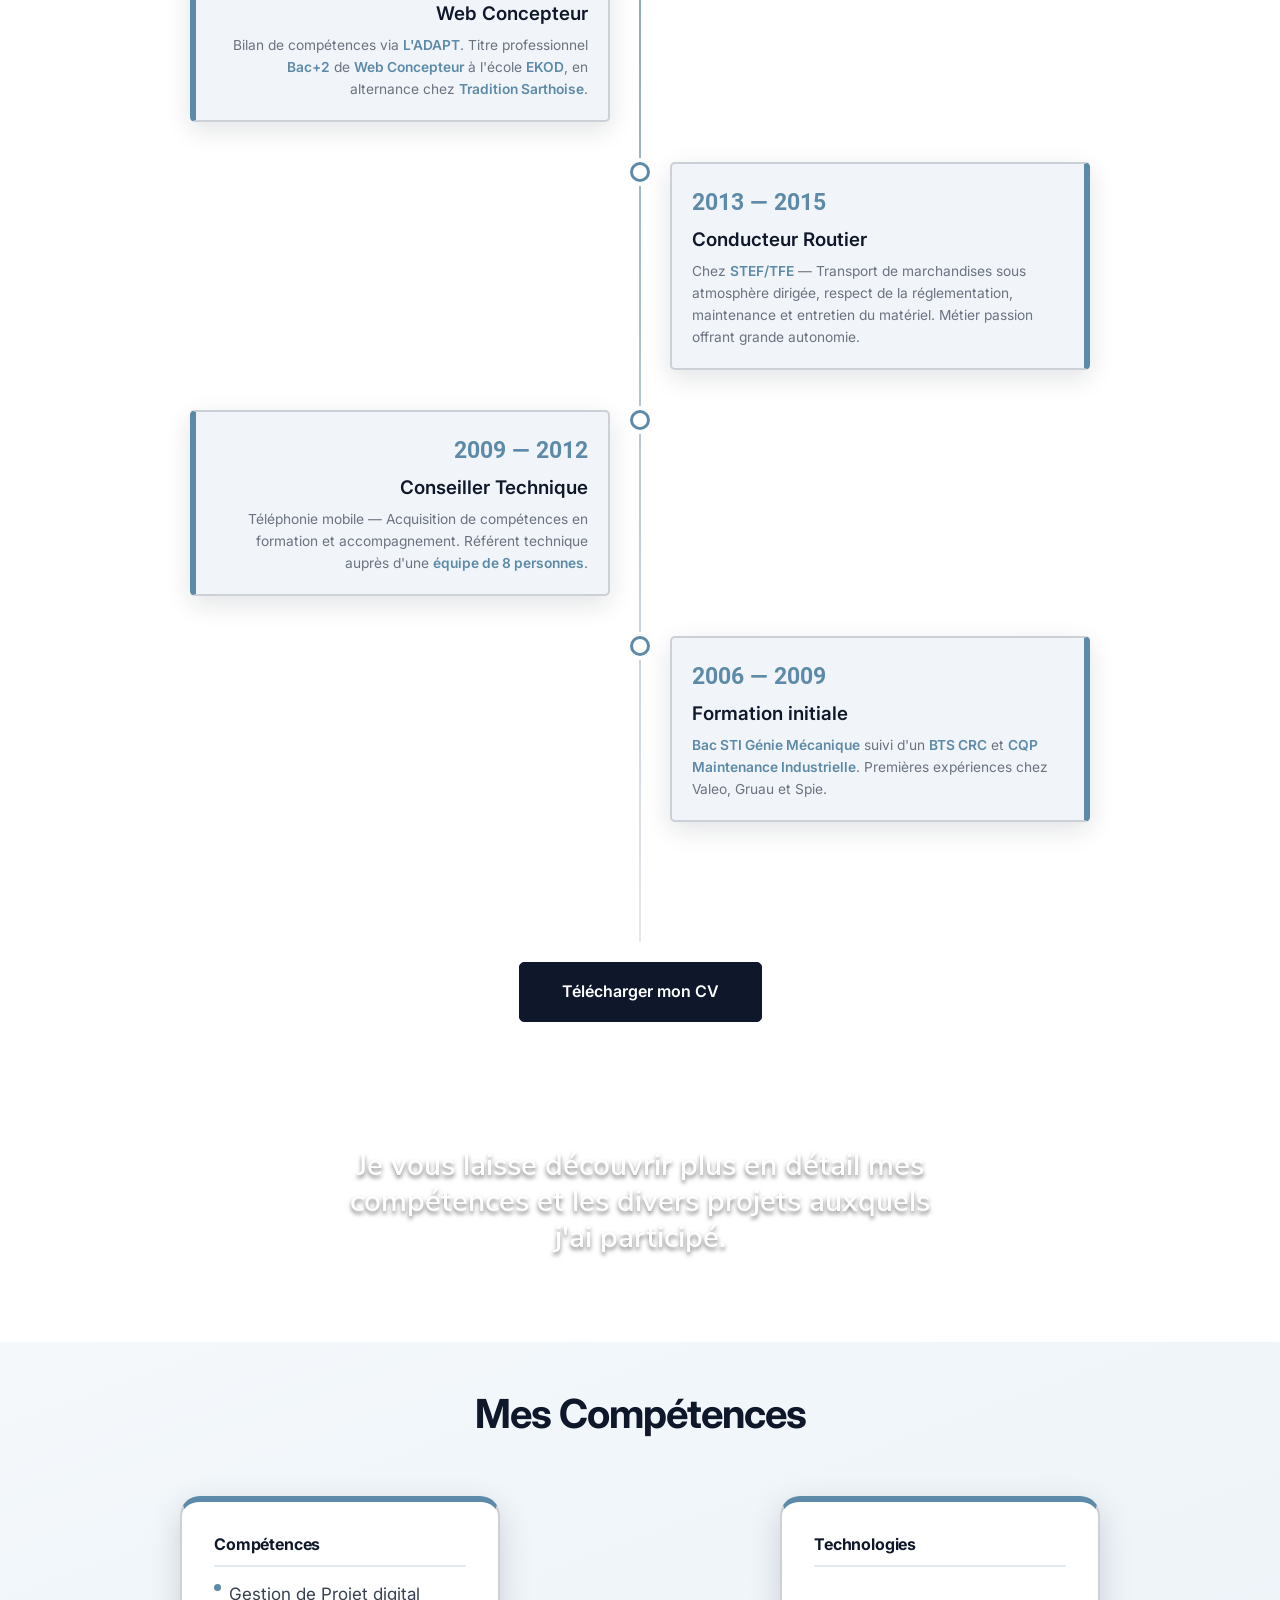
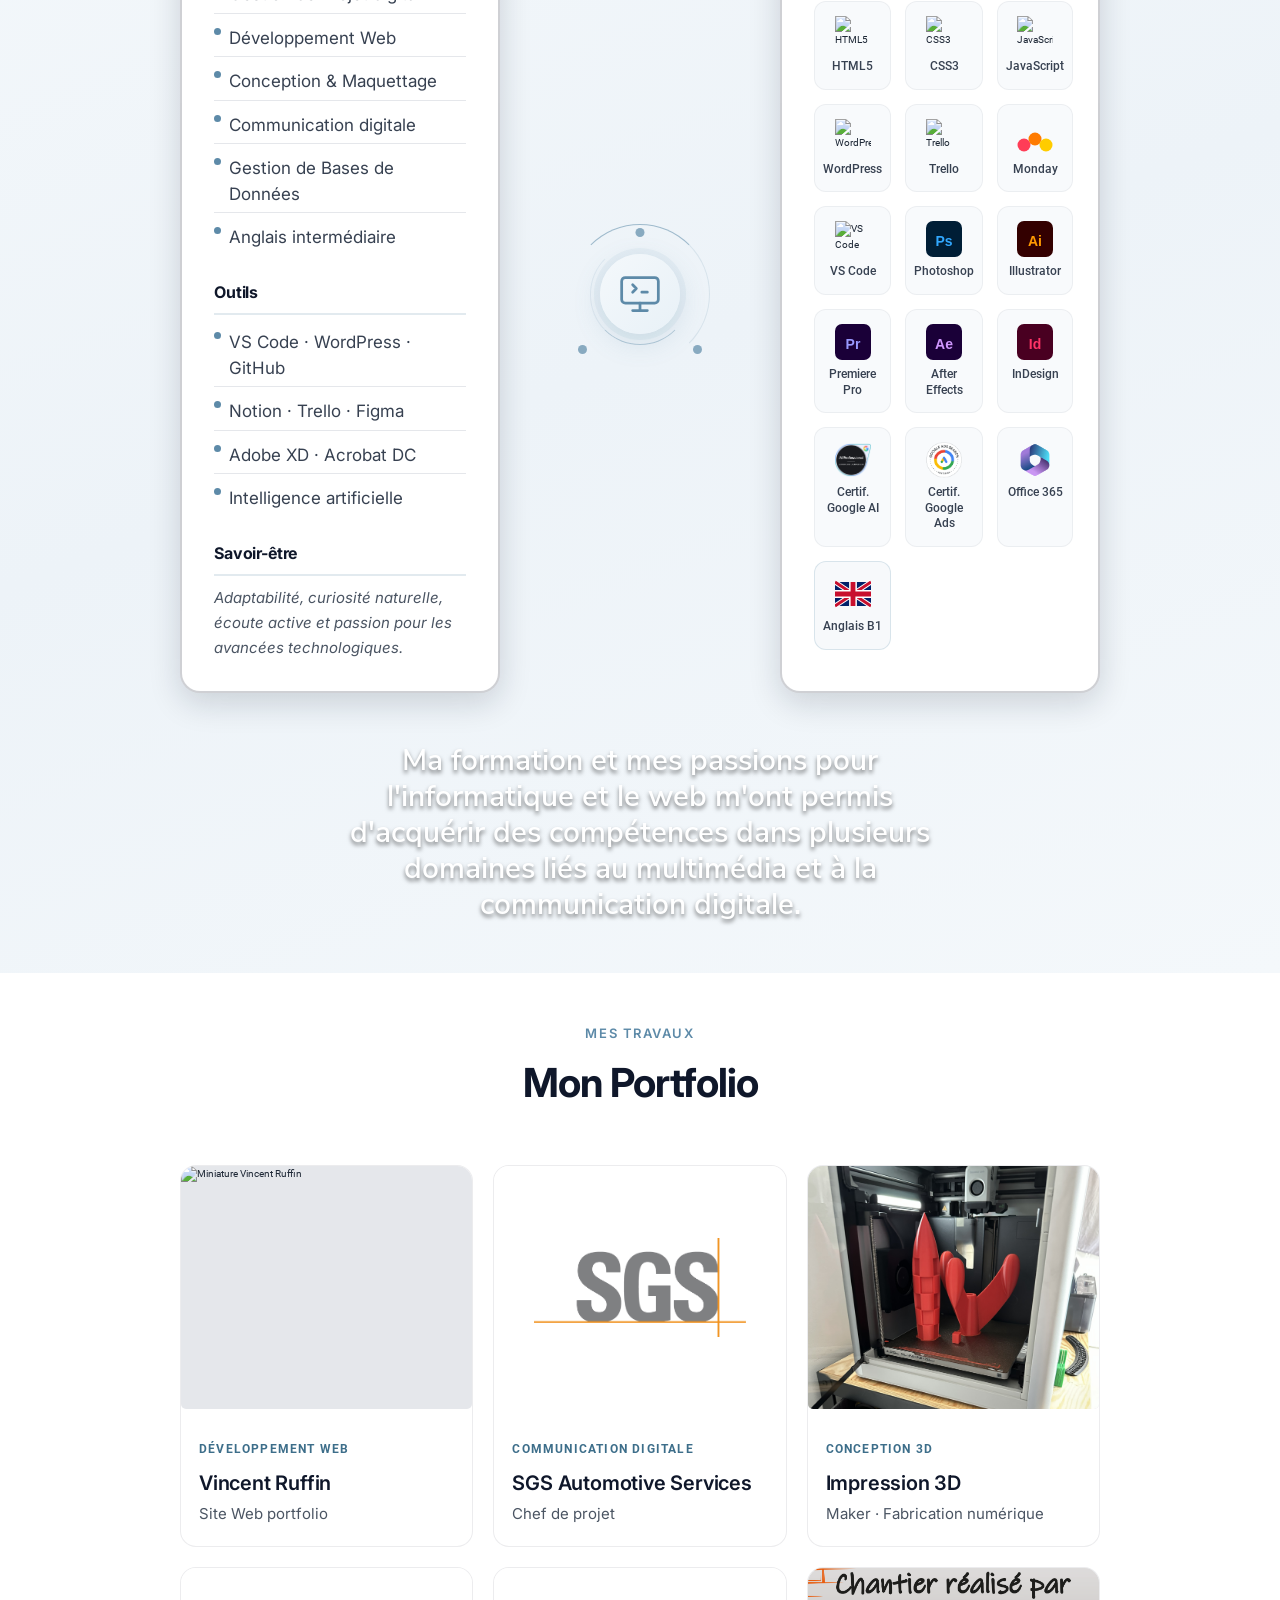
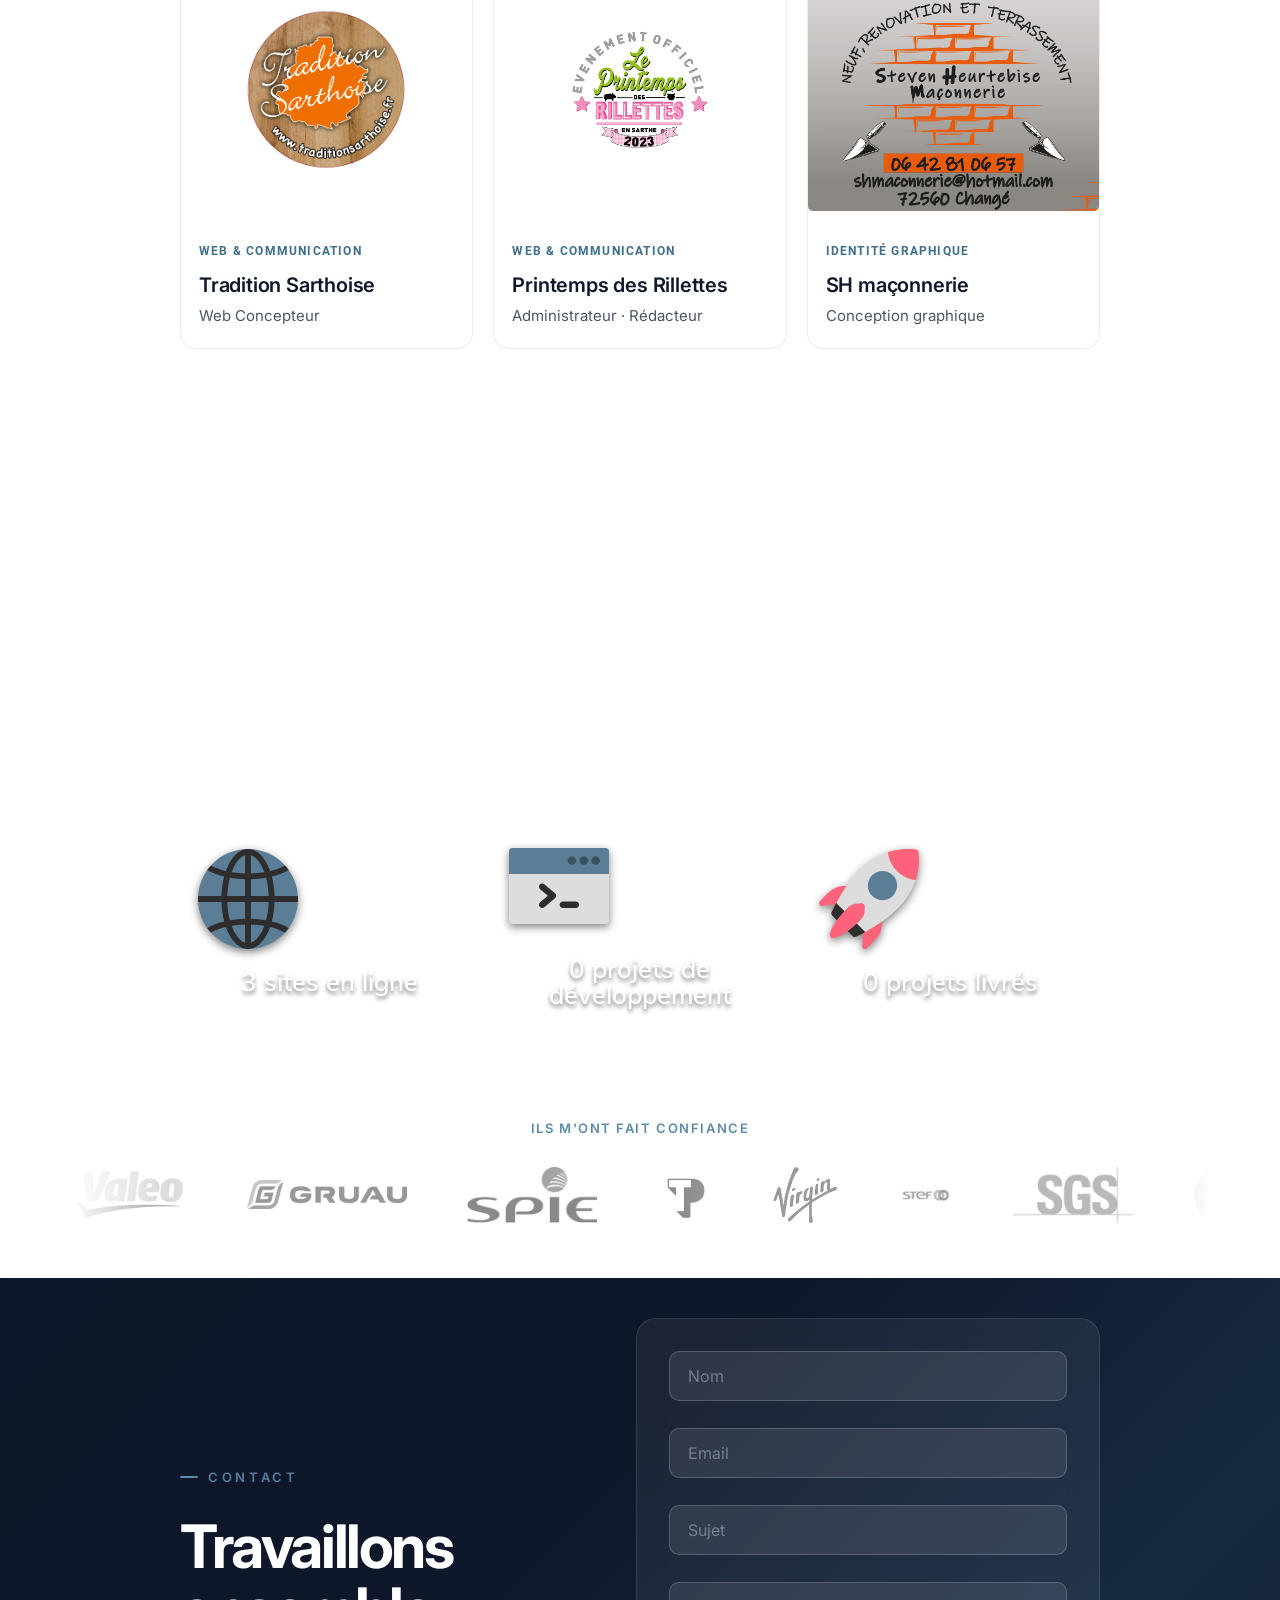
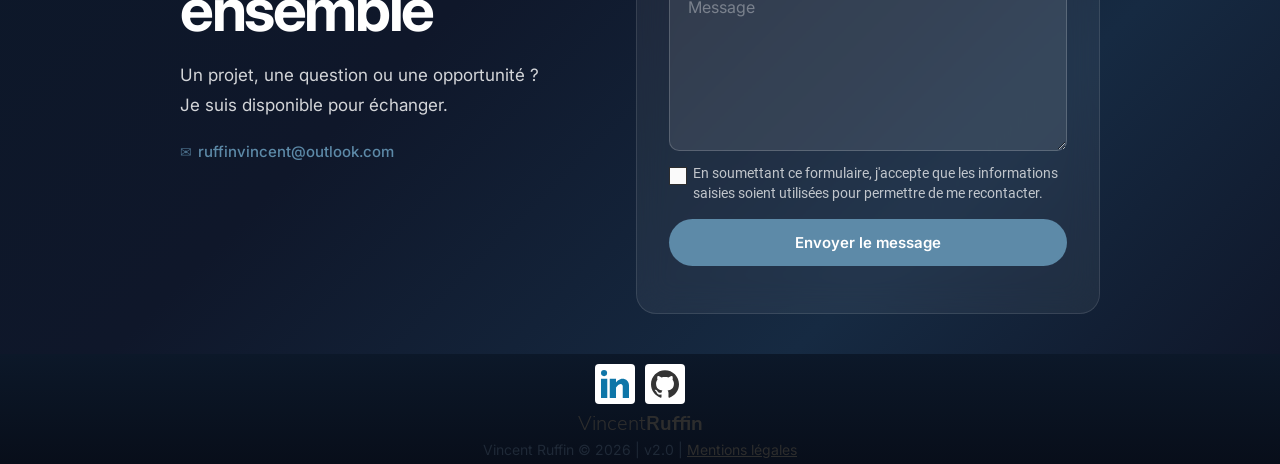
==== commit c1329e8a: "Portfolio : fiche Docteur Chikh Touami simplifiée (sans domaines d'intervention ni prénom) Co-Author" ====
--- a/index.html
+++ b/index.html
@@ -430,7 +430,7 @@
                     </a>
                     <a href="#ChikhTouami" title="Docteur Chikh Touami" class="project">
                         <div class="portImg">
-                            <img src="portfolio/ChikhTouami/carte_visite.png" alt="Carte de visite de Samira Chikh Touami, ophtalmologiste"/>
+                            <img src="portfolio/ChikhTouami/carte_visite.png" alt="Carte de visite du Docteur Chikh Touami, ophtalmologiste"/>
                             <div class="project-overlay">
                                 <span class="project-arrow">↗</span>
                             </div>
@@ -793,18 +793,18 @@
         <div>
             <a href="#ChikhTouami" title="Fermer" class="close"><img src="icons/close.svg" alt="Fermer"/></a>
             <a href="#Hemera" title="Précédent" class="prec"><img src="icons/prec.svg" alt="Précédent"/></a>
-            <h1>Samira Chikh Touami</h1>
-            <img src="portfolio/ChikhTouami/carte_visite.png" alt="Carte de visite de Samira Chikh Touami" class="overlayImg"/>
+            <h1>Docteur Chikh Touami</h1>
+            <img src="portfolio/ChikhTouami/carte_visite.png" alt="Carte de visite du Docteur Chikh Touami" class="overlayImg"/>
             <h2>Identité visuelle &amp; site web</h2>
             <h3>2026</h3>
-            <p>Création de l'identité visuelle, de la carte de visite et du <a href="https://schickhtouamioph.odoo.com/" title="Site de Samira Chikh Touami" target="_blank">site one page</a> de Samira Chikh Touami, praticienne hospitalière en ophtalmologie. Le site présente ses domaines d'intervention (chirurgie de la cataracte, urgences et consultations, chirurgie des paupières et de la surface oculaire) ainsi que son parcours de formation.</p>
+            <p>Création de l'identité visuelle, de la carte de visite et du <a href="https://schickhtouamioph.odoo.com/" title="Site du Docteur Chikh Touami" target="_blank">site one page</a> du Docteur Chikh Touami, praticienne hospitalière en ophtalmologie.</p>
            <div class="flex">
                 <ul>
                     <li>Recueil des besoins</li>
                     <li>Création de l'identité visuelle (couleurs, typographies, univers graphique)</li>
                     <li>Conception de la carte de visite</li>
                     <li>Création d'un site one page sur Odoo</li>
-                    <li>Structuration des contenus : activités, compétences, diplômes</li>
+                    <li>Structuration des contenus</li>
                     <li>Mise en place des moyens de contact (téléphone, formulaire, e-mail)</li>
                 </ul>
                 <ul class="techList">
